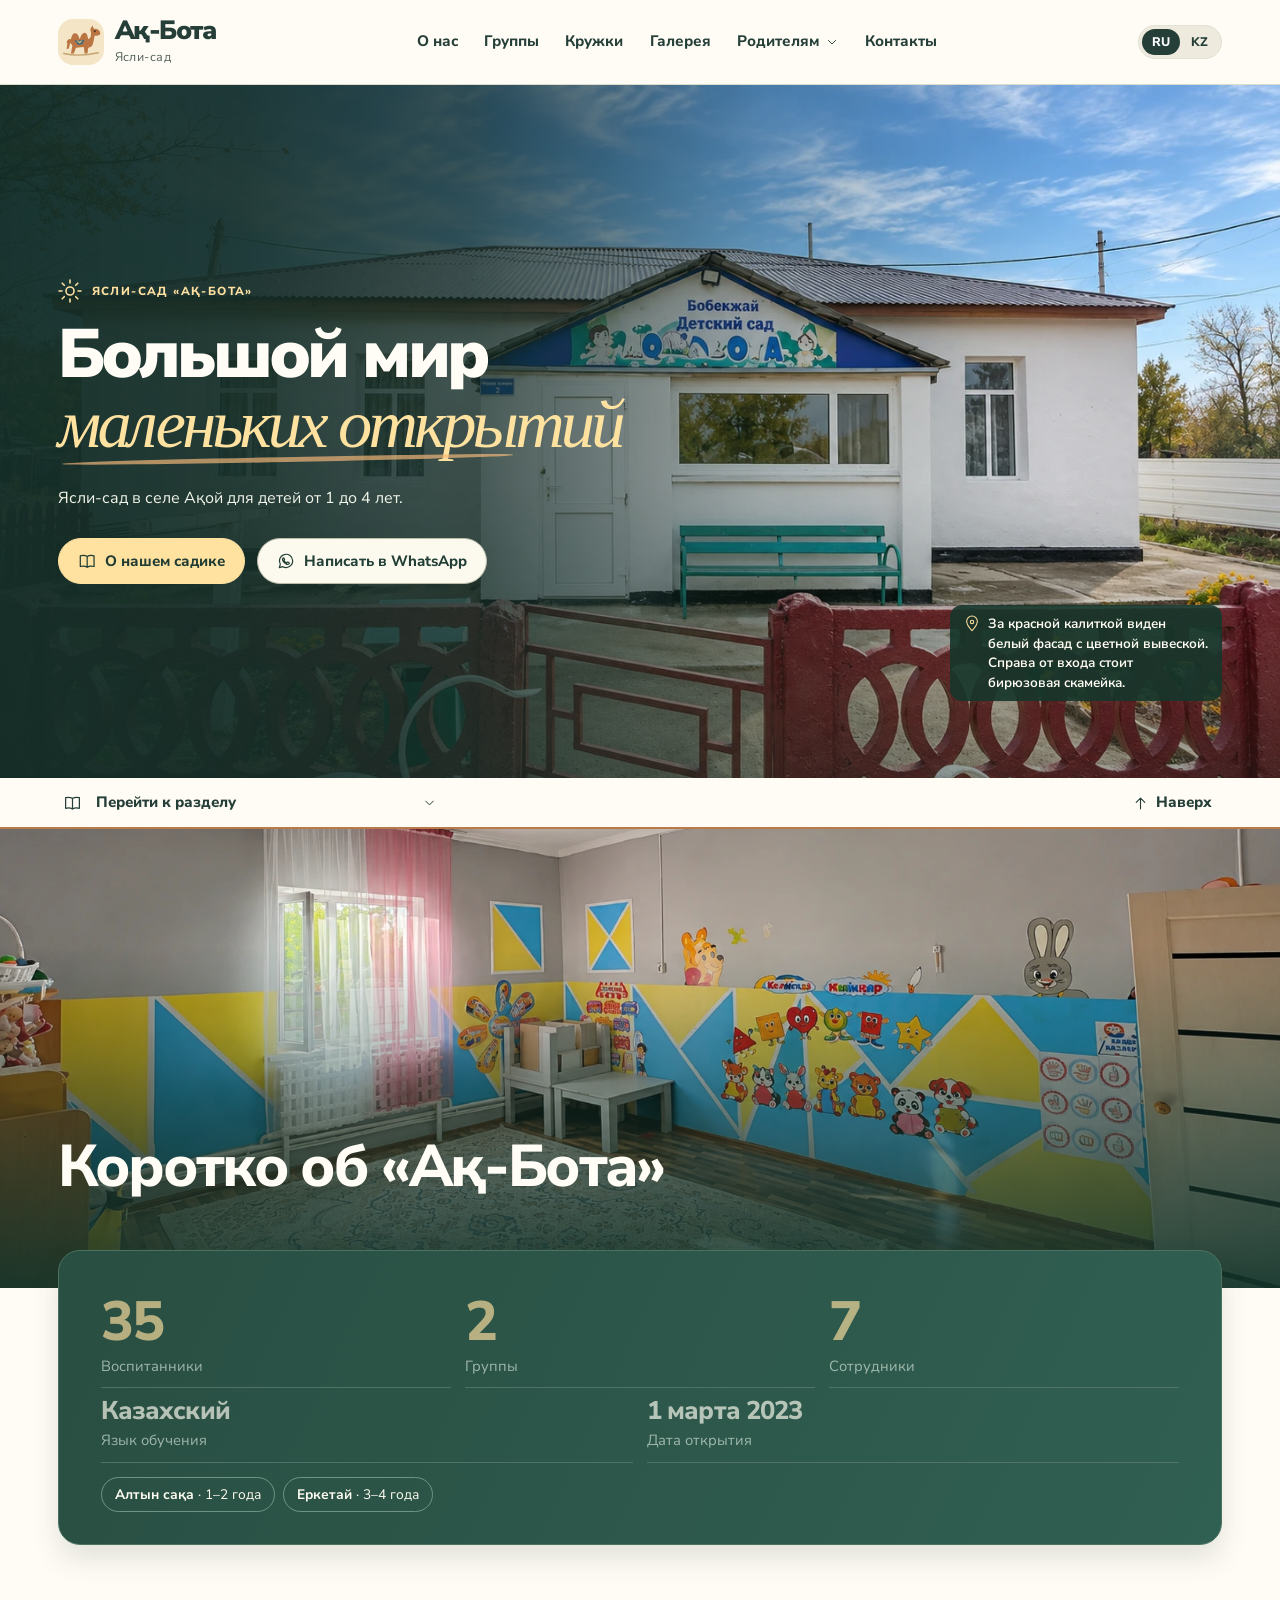
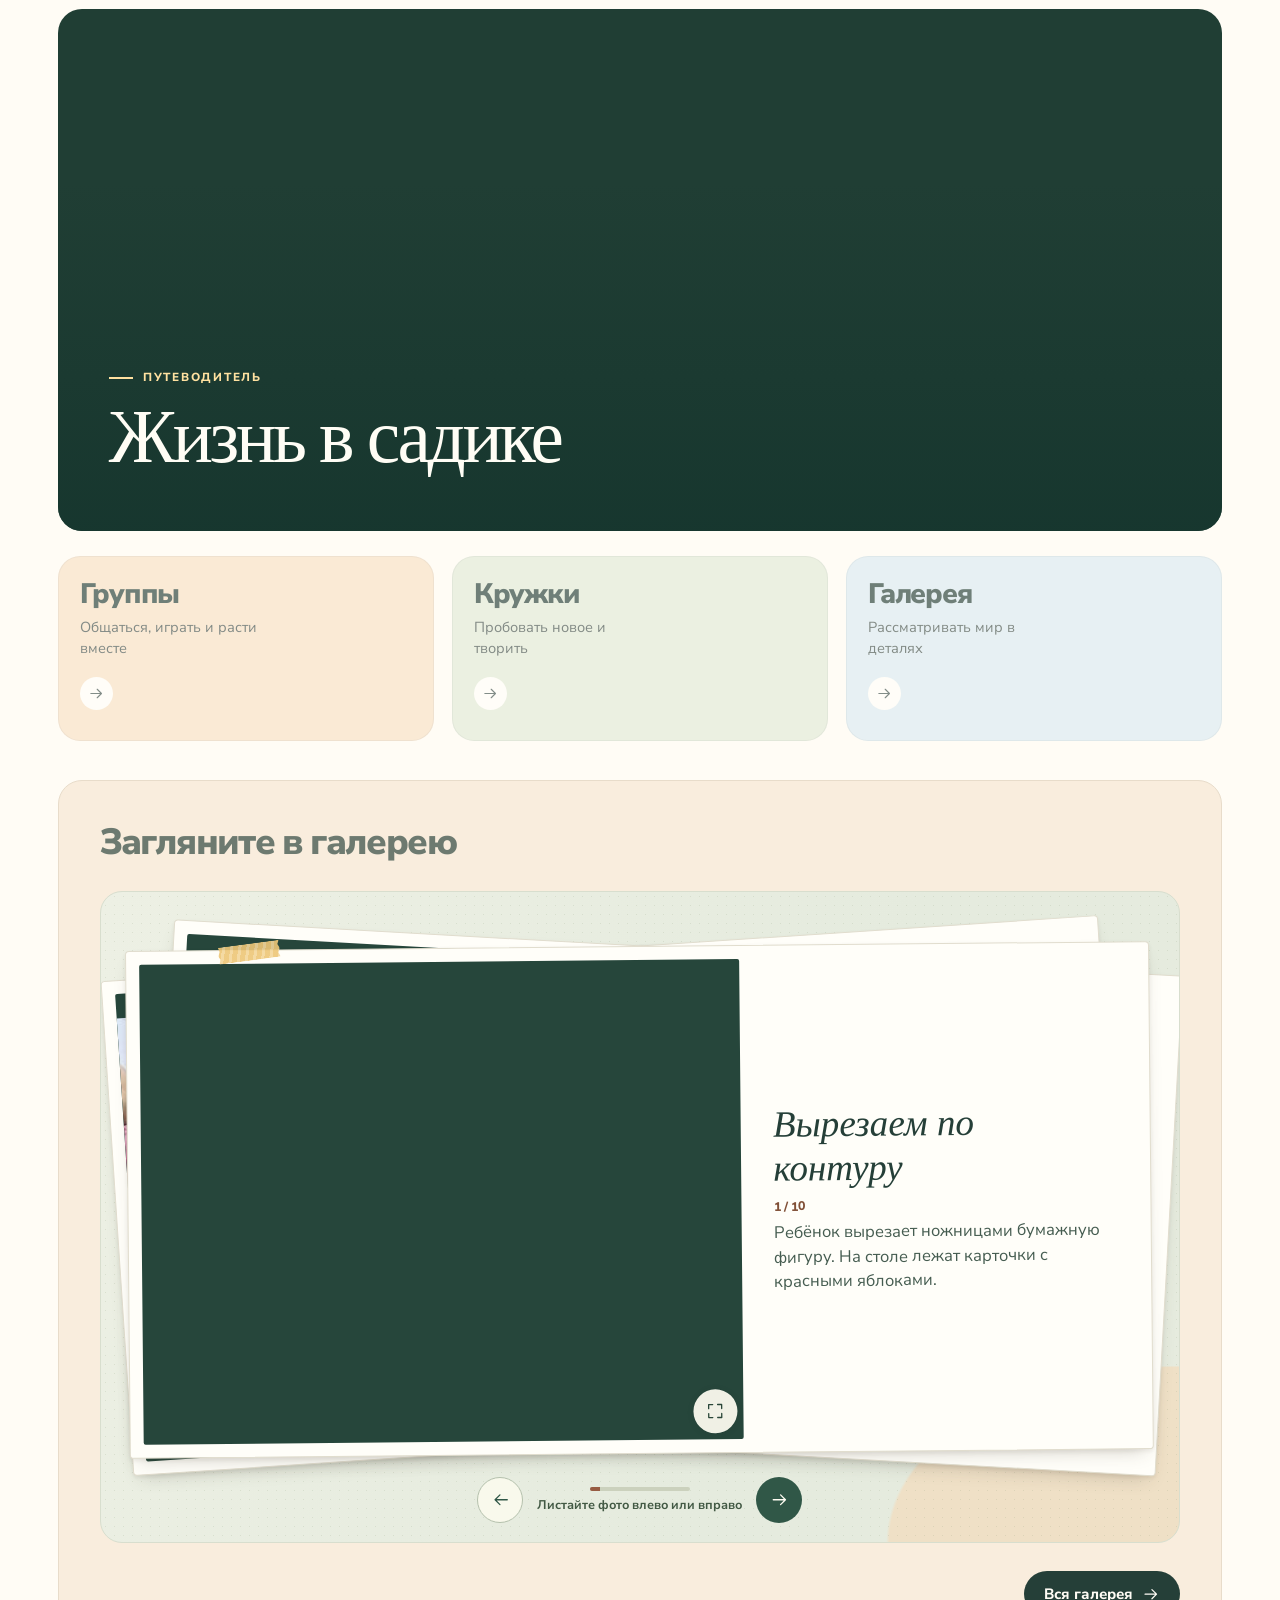
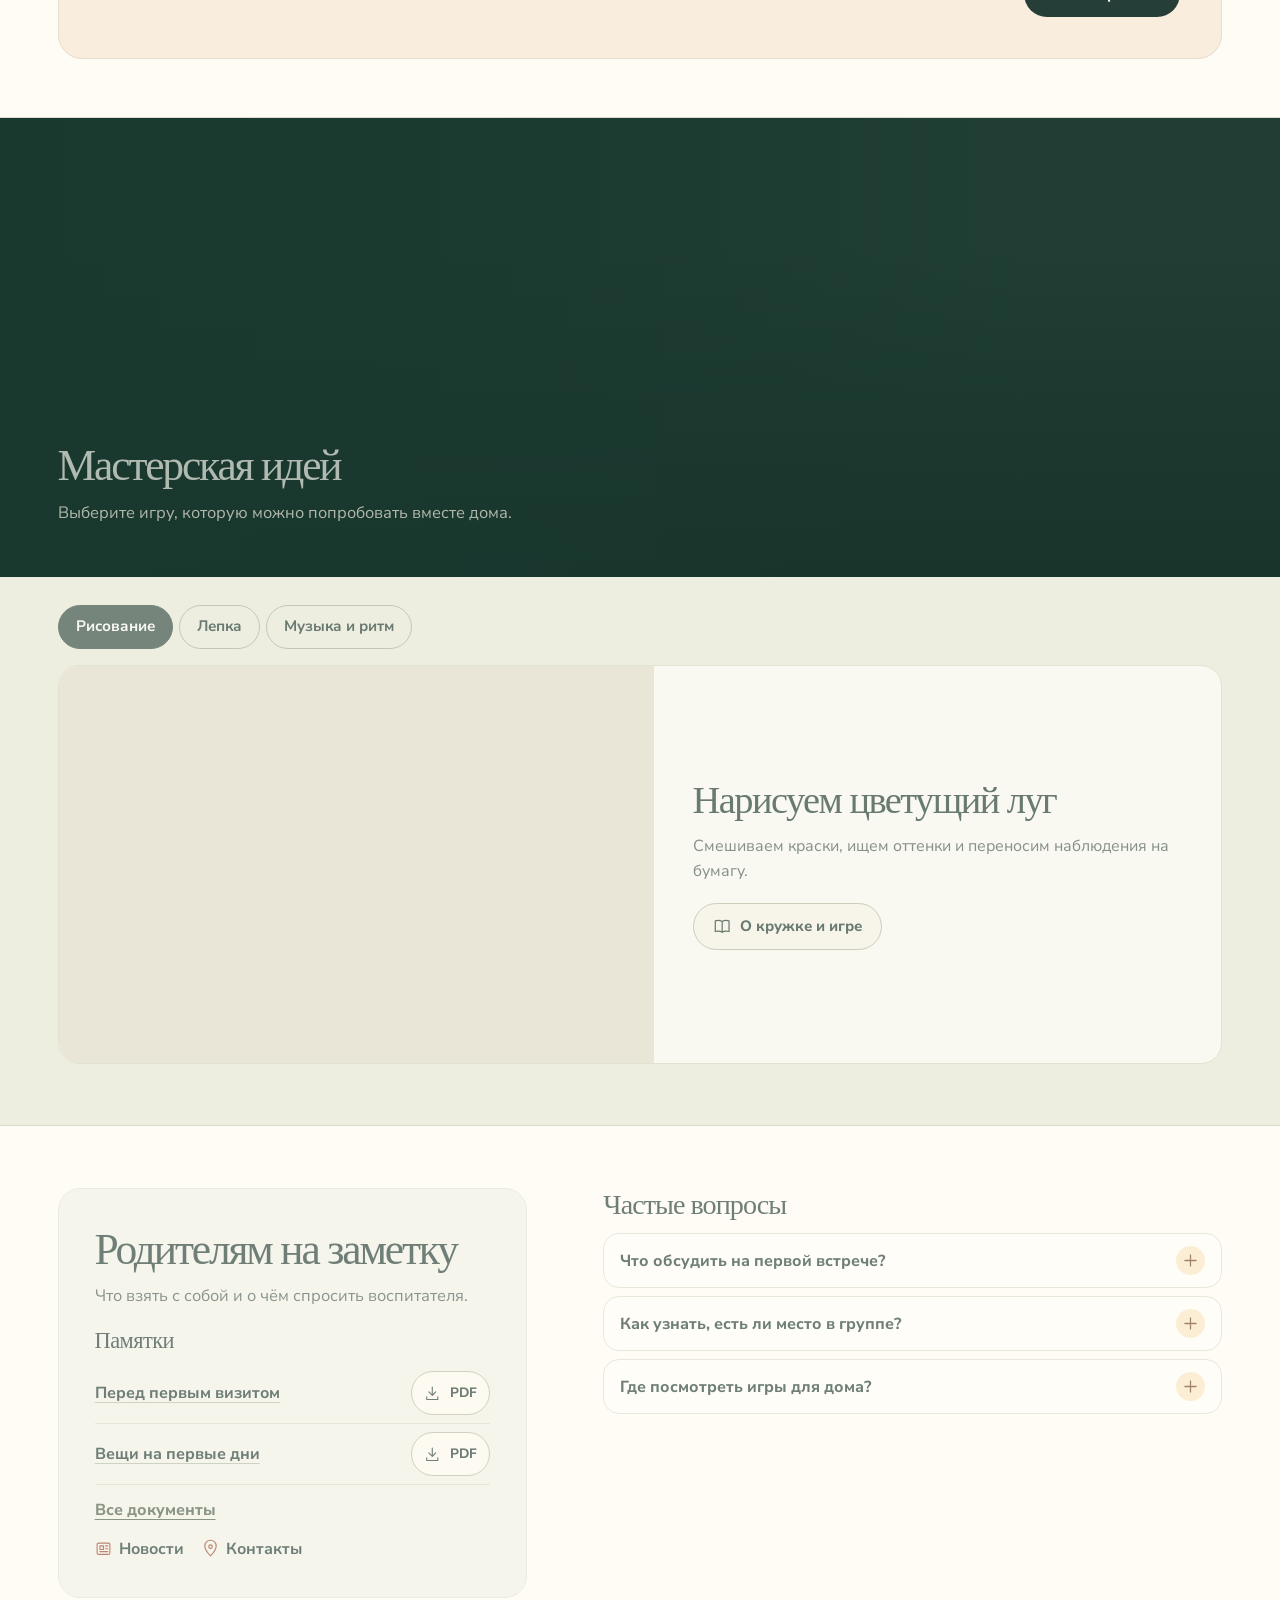
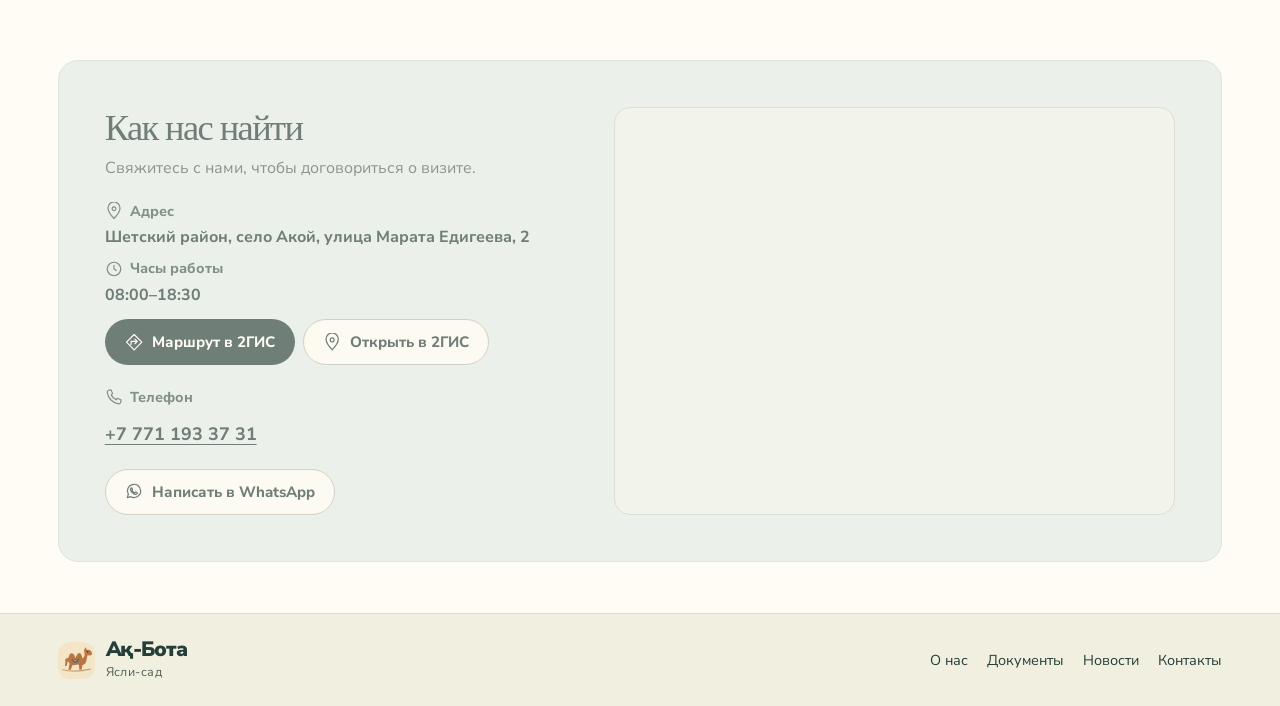
==== index.html @ 97b5cda7 "Publish Aq-bota static preview" ====
<!doctype html>
<html data-static-only="true" lang="ru">
  <head>
    <meta charset="utf-8" />
    <meta name="viewport" content="width=device-width, initial-scale=1" />
    <meta name="theme-color" content="#faf7ee" />
    <meta
      name="description"
      content="Детский сад «Ақ-Бота». Группы, кружки, материалы и контакты для родителей."
    />
    <meta name="referrer" content="no-referrer" />
    <meta
      http-equiv="Content-Security-Policy"
      content="default-src 'self'; img-src 'self' data:; style-src 'self'; script-src 'self'; font-src 'self'; frame-src 'self' https://yandex.kz/map-widget/v1/; object-src 'none'; base-uri 'self'; form-action 'self'"
    />
    <title>Ақ-Бота · Детский сад</title>
    <link rel="icon" href="assets/brand.svg" type="image/svg+xml" />
    <link rel="stylesheet" href="assets/site.css" />
    <script defer src="assets/site.js"></script>
  </head>
  <body>
    <a class="skip" href="#main" id="skip">К содержанию</a>
    <header id="header"></header>
    <main id="main" tabindex="-1"><p class="loading">Ақ-Бота…</p></main>
    <footer id="footer"></footer>
    <dialog id="dialog"><div id="modal-body"></div></dialog>
    <noscript
      >Включите JavaScript для просмотра сайта. Сайтты көру үшін JavaScript қосыңыз.</noscript
    >
  </body>
</html>
---- assets/site.css ----
@font-face {
  font-family: Nunito;
  src: url(fonts/nunito.ttf) format("truetype");
  font-display: swap;
  font-weight: 200 900;
}
:root {
  --paper: #fffcf5;
  --white: #fffefa;
  --ink: #253f38;
  --rust: #9b492e;
  --muted: #50605a;
  --line: #dcdccc;
  --sans: Nunito, "Segoe UI", Arial, sans-serif;
  --serif: Georgia, "Times New Roman", serif;
  --ease-settle: cubic-bezier(.2, .75, .25, 1);
  color: var(--ink);
  background: var(--paper);
  font-family: var(--sans);
  font-size: 100%;
  line-height: 1.55;
}
* {
  box-sizing: border-box;
}
body {
  margin: 0;
}
button,
input,
textarea,
select {
  font: inherit;
}
button,
a {
  -webkit-tap-highlight-color: transparent;
}
button {
  cursor: pointer;
}
a {
  color: inherit;
  text-decoration: none;
}
button {
  color: inherit;
}
button:focus-visible,
a:focus-visible,
summary:focus-visible,
input:focus-visible,
textarea:focus-visible,
select:focus-visible {
  outline: 3px solid #387a98;
  outline-offset: 4px;
}
main:focus {
  outline: none;
}
h1,
h2,
h3,
p {
  margin: 0;
}
h1,
h2,
h3 {
  font-family: var(--serif);
  font-weight: 400;
  text-wrap: balance;
}
img {
  display: block;
  max-width: 100%;
}
svg {
  width: 1.22em;
  height: 1.22em;
  flex: none;
}
button,
summary,
a {
  touch-action: manipulation;
}
.wrap {
  width: min(1360px, calc(100% - clamp(40px, 9vw, 156px)));
  margin-inline: auto;
}
.skip {
  position: fixed;
  top: -100px;
  left: 1rem;
  background: white;
  padding: 1rem;
  z-index: 20;
}
.skip:focus {
  top: 0;
}
button {
  border: 0;
  background: none;
}
.loading {
  margin: 10vh 6vw;
}
#header {
  position: relative;
  z-index: 5;
  background: var(--paper);
  border-bottom: 1px solid var(--line);
}
.mast,
.foot,
.brand,
.desktop-nav,
.utilities,
.langs,
.actions,
.eyebrow,
.button,
.parent-links a,
.card-plus,
.icon-btn,
.message-icon {
  display: flex;
  align-items: center;
}
.mast {
  min-height: 84px;
  gap: 1.7rem;
  justify-content: space-between;
}
.brand {
  gap: 11px;
  flex: none;
}
.brand img {
  height: 46px;
  width: 46px;
  object-fit: contain;
}
.brand strong {
  display: block;
  font: 900 1.65rem/0.98 var(--sans);
  letter-spacing: -0.055em;
}
.brand small {
  display: block;
  color: var(--muted);
  letter-spacing: 0.035em;
  font-size: 0.78rem;
  line-height: 1.4;
  margin-top: 4px;
}
.desktop-nav {
  gap: clamp(15px, 2.05vw, 38px);
  font-weight: 750;
  font-size: 0.95rem;
}
.desktop-nav a,
.desktop-nav summary,
.foot a,
.parent-links a {
  transition: color 0.15s;
}
.desktop-nav a:hover,
.foot nav a:hover,
.desktop-nav [aria-current="page"],
.desktop-nav summary:hover,
.parent-links a:hover {
  color: var(--rust);
}
.desktop-nav summary {
  display: flex;
  align-items: center;
  gap: 5px;
  cursor: pointer;
  list-style: none;
}
.desktop-nav summary svg {
  width: 14px;
}
.desktop-nav summary::-webkit-details-marker {
  display: none;
}
.dropdown {
  position: relative;
}
.dropdown[open] summary svg {
  transform: rotate(180deg);
}
.dropdown > div {
  position: absolute;
  top: calc(100% + 12px);
  left: -16px;
  display: grid;
  gap: 3px;
  min-width: 160px;
  padding: 8px;
  border: 1px solid var(--line);
  background: var(--white);
  border-radius: 13px;
  box-shadow: 0 10px 24px #293e4b12;
}
.dropdown > div a {
  padding: 7px 10px;
}
.utilities {
  gap: 11px;
}
.langs {
  background: #eeeade;
  border: 1px solid #e3e1d5;
  border-radius: 30px;
  padding: 3px;
  gap: 1px;
}
.langs a {
  border-radius: 20px;
  padding: 4px 10px;
  font-size: 0.78rem;
  font-weight: 800;
  line-height: 1.4;
}
.langs .selected {
  background: var(--ink);
  color: white;
}
.icon-btn {
  justify-content: center;
  border: 1px solid var(--line);
  border-radius: 50%;
  width: 42px;
  height: 42px;
  background: var(--paper);
}
.mobile-toggle,
.mobile-nav {
  display: none;
}
.hero {
  position: relative;
  background-color: #e1efdf;
  background-image:
    radial-gradient(ellipse 46% 122% at 106% -25%, #f5d590 0 65%, transparent 65.4%),
    radial-gradient(ellipse 33% 50% at -9% 109%, #c4dfc8 0 80%, transparent 80.5%);
  isolation: isolate;
  overflow: hidden;
}
.hero:before {
  content: "";
  position: absolute;
  inset: 0;
  z-index: -1;
  opacity: 0.22;
  background-image: url("grain.svg");
  pointer-events: none;
}
.hero::after {
  content: "";
  position: absolute;
  inset: auto 0 -1px;
  height: 6px;
  background: radial-gradient(ellipse 15px 5px at 50% 100%, var(--paper) 95%, transparent) 0 0 / 30px 100% repeat-x;
  pointer-events: none;
}
.hero-grid {
  display: grid;
  grid-template-columns: minmax(0, 0.86fr) minmax(0, 1.14fr);
  align-items: center;
  min-height: clamp(445px, 38vw, 590px);
  gap: clamp(22px, 3vw, 52px);
  padding-block: clamp(34px, 4vw, 64px);
}
.hero-copy {
  position: relative;
  z-index: 1;
}
.eyebrow {
  gap: 10px;
  color: var(--rust);
  font-size: 0.73rem;
  font-weight: 800;
  letter-spacing: 0.15em;
  text-transform: uppercase;
  line-height: 1.4;
}
.sun-label svg {
  width: 24px;
  height: 24px;
  color: #925426;
}
.sun-label {
  color: #425d4e;
  letter-spacing: 0.12em;
}
.hero h1 {
  font: 900 clamp(3.45rem, 5.35vw, 5.65rem) / 1.02 var(--sans);
  letter-spacing: -0.055em;
  margin: 17px 0 19px;
  overflow-wrap: anywhere;
}
.hero h1 em {
  display: block;
  width: fit-content;
  position: relative;
  color: var(--rust);
  font-family: var(--serif);
  font-weight: 400;
  line-height: 1.01;
  letter-spacing: -0.056em;
}
.hero h1 em:not(:empty)::after {
  content: "";
  display: block;
  width: 80%;
  height: .075em;
  margin: .035em 0 .09em .06em;
  border-radius: 65% 30% 75% 45%;
  background: #bd815b;
  opacity: .68;
  transform-origin: left;
  rotate: -1deg;
}
.hero-text {
  color: #40584e;
  max-width: 42ch;
  font-size: clamp(1rem, 1.2vw, 1.19rem);
  line-height: 1.65;
}
.actions {
  gap: 12px;
  flex-wrap: wrap;
  margin-top: 26px;
}
.button {
  justify-content: center;
  gap: 9px;
  padding: 12px 19px;
  border: 1px solid transparent;
  font-weight: 750;
  font-size: 0.94rem;
  border-radius: 30px;
  line-height: 1.35;
  min-height: 46px;
  width: fit-content;
  transition:
    background 0.15s,
    transform 0.15s;
}
.button:hover {
  transform: translateY(-1px);
}
.button.dark {
  background: var(--ink);
  color: #fffcf5;
}
.button.dark:hover {
  background: #395563;
}
.button.light {
  background: #fcf9ef;
  border-color: #bbbda9;
}
.button.light:hover {
  background: #f0eddf;
}
.hero-art {
  align-self: center;
  position: relative;
  margin: 0;
  min-width: 0;
  padding: clamp(7px, 0.8vw, 13px);
  background: var(--white);
  border: 1px solid #d1dbcb;
  border-radius: 22px;
  box-shadow: 4px 6px 0 #bed6be, 0 14px 30px #28483714;
  transform: rotate(1deg);
}
.hero-art::before {
  content: "";
  position: absolute;
  top: -9px;
  left: 43%;
  width: clamp(54px, 6.5vw, 92px);
  height: 23px;
  background: repeating-linear-gradient(120deg, #f7d587 0 6px, #f9dfa1 6px 9px);
  clip-path: polygon(0 0, 100% 0, 97% 27%, 100% 58%, 97% 100%, 0 100%, 3% 68%, 0 45%, 3% 20%);
  transform: rotate(-5deg);
  pointer-events: none;
}
.hero-art img {
  display: block;
  width: 100%;
  height: auto;
  max-height: 27rem;
  border-radius: 14px;
  object-fit: contain;
}
.hero-art figcaption {
  padding: 10px 6px 3px;
  font-size: 0.875rem;
  font-weight: 650;
  line-height: 1.45;
  color: var(--muted);
  overflow-wrap: anywhere;
}
.guide {
  padding-block: clamp(36px, 5vw, 72px) clamp(24px, 3vw, 44px);
}
.rule:before {
  content: "";
  width: 24px;
  height: 2px;
  background: #bd815b;
}
.guide h2,
.parents h2 {
  font-size: clamp(2.1rem, 3.2vw, 3.3rem);
  letter-spacing: -0.045em;
  line-height: 1.15;
  margin: 9px 0 23px;
}
.guide-grid {
  display: grid;
  grid-template-columns: repeat(3, minmax(0, 1fr));
  gap: 18px;
}
.guide-card {
  position: relative;
  isolation: isolate;
  display: flex;
  align-items: center;
  overflow: hidden;
  min-height: 185px;
  border-radius: 22px;
  border: 1px solid #293e4b14;
  padding: 22px 21px;
}
.guide-card.groups {
  background: #f8e1c5;
}
.guide-card.clubs {
  background: #e2ead7;
}
.guide-card.gallery {
  background: #dcebf2;
}
.card-copy {
  z-index: 1;
  max-width: 60%;
  align-self: stretch;
}
.card-copy h3 {
  font: 850 clamp(1.65rem, 2.2vw, 2.2rem) / 1.1 var(--sans);
  letter-spacing: -0.045em;
  line-height: 1.1;
}
.card-copy p {
  font-size: 0.91rem;
  line-height: 1.45;
  margin-top: 7px;
  max-width: 13em;
  color: #43514d;
}
.card-plus {
  background: var(--white);
  width: 33px;
  height: 33px;
  justify-content: center;
  border-radius: 50%;
  margin-top: 17px;
  color: #435451;
}
.card-plus svg {
  width: 17px;
  height: 17px;
}
.card-art {
  position: absolute;
  right: -2%;
  top: 50%;
  transform: translateY(-50%);
  width: 43%;
  height: 94%;
  object-fit: contain;
  transition: transform 0.25s;
  mask-image: linear-gradient(to right, transparent, #000 12%);
}
.guide-card:hover .card-art {
  transform: translateY(-52%) rotate(2deg);
}
.guide-card:hover .card-plus {
  color: white;
  background: var(--ink);
}
.parents {
  display: flex;
  align-items: center;
  justify-content: space-between;
  gap: 25px;
  border-top: 1px solid var(--line);
  padding-block: 36px 46px;
}
.parents h2 {
  font-size: 2rem;
  margin: 0 0 7px;
}
.parents p,
.inside p,
.reading p,
.message p {
  color: var(--muted);
}
.parents p {
  max-width: 530px;
}
.parent-links {
  display: flex;
  flex-wrap: wrap;
  gap: 18px;
}
.parent-links a {
  gap: 7px;
  font-weight: 700;
}
.parent-links svg {
  width: 17px;
  color: var(--rust);
}
#footer {
  border-top: 1px solid var(--line);
  background: #f1efdf;
}
.foot {
  justify-content: space-between;
  gap: 24px;
  padding-block: 25px;
}
.foot nav {
  display: flex;
  flex-wrap: wrap;
  gap: 19px;
  font-size: 0.9rem;
}
.staff {
  color: var(--muted);
  font-size: 0.85rem;
}
.foot .brand img {
  width: 37px;
  height: 37px;
}
.foot .brand strong {
  font-size: 1.3rem;
}
.inside {
  min-height: 66vh;
  padding-block: 26px 62px;
}
.crumb {
  font-size: 0.88rem;
  color: var(--muted);
  margin-bottom: 20px;
}
.crumb .crumb-back { display: none; }
.crumb a:hover {
  text-decoration: underline;
}
.crumb b {
  font-weight: 400;
  padding: 0 7px;
  color: #a6a690;
}
.page-heading {
  border-bottom: 1px solid var(--line);
  padding: 22px 0 29px;
  margin-bottom: 28px;
  display: flex;
  justify-content: space-between;
  gap: 24px;
  align-items: center;
}
.page-heading h1,
.inside > h1 {
  font-size: clamp(2.7rem, 4.4vw, 4.7rem);
  line-height: 1.1;
  letter-spacing: -0.055em;
}
.page-heading p {
  max-width: 680px;
  font-size: 1.07rem;
  line-height: 1.7;
  margin-top: 15px;
}
.heading-art {
  width: 180px;
  height: 126px;
  object-fit: cover;
  border-radius: 20px;
}
.text-list {
  display: grid;
  grid-template-columns: repeat(auto-fit, minmax(min(100%, 245px), 1fr));
  gap: 18px;
}
.text-list article,
.reading,
.empty {
  border: 1px solid var(--line);
  border-radius: 17px;
  background: var(--white);
  padding: 24px;
}
.text-list h2,
.lightbox h2 {
  font-size: 1.65rem;
  line-height: 1.25;
  letter-spacing: -0.035em;
}
.text-list p {
  margin-top: 12px;
}
.photos {
  display: grid;
  grid-template-columns: repeat(3, minmax(0, 1fr));
  gap: clamp(12px, 1.6vw, 24px);
}
.photos button {
  display: flex;
  flex-direction: column;
  min-width: 0;
  border: 1px solid var(--line);
  border-radius: 19px;
  overflow: hidden;
  text-align: left;
  padding: clamp(5px, .65vw, 9px);
  background: var(--white);
}
.photo-thumb {
  position: relative;
  display: block;
  aspect-ratio: 16 / 10;
  flex: 1 0 auto;
  width: 100%;
  border-radius: 13px;
  overflow: hidden;
  background: #e3ebe4;
}
.photo-thumb img {
  position: absolute;
  inset: 0;
  height: 100%;
  width: 100%;
  object-fit: cover;
}
.photo-title {
  display: block;
  padding: 10px 7px 6px;
  font: 800 clamp(.98rem, 1.3vw, 1.23rem) / 1.25 var(--sans);
  overflow-wrap: anywhere;
}
.gallery-filter + .photos > button:first-child:nth-last-child(n + 3) {
  grid-column: span 2;
  grid-row: span 2;
}
.gallery-filter {
  display: flex;
  flex-wrap: wrap;
  align-items: center;
  gap: 12px 28px;
  margin: 0 0 clamp(20px, 3vw, 34px);
  border-radius: 20px;
  background: #285548;
  padding: 16px clamp(17px, 2.4vw, 34px);
  color: #fffdf2;
}
.gallery-filter strong {
  font: 800 1.1rem / 1.3 var(--sans);
}
.gallery-filter > div {
  display: flex;
  flex-wrap: wrap;
  gap: 8px;
}
.gallery-filter a {
  display: inline-flex;
  align-items: center;
  min-height: 44px;
  max-width: 100%;
  overflow-wrap: anywhere;
  padding: 7px 18px;
  border: 1px solid #8ba99d;
  border-radius: 24px;
  font-weight: 700;
}
.gallery-filter a:hover {
  background: #3e695a;
}
.gallery-filter a[aria-current] {
  background: #ffe1a1;
  color: #244339;
  border-color: #ffe1a1;
}
.gallery-filter a:focus-visible {
  outline-color: white;
}
.album-empty {
  display: grid;
  justify-items: start;
  gap: 14px;
  padding: clamp(20px, 4vw, 45px);
  background: #f3f1e6;
  border: 1px dashed #c6ccbb;
  border-radius: 17px;
}
.photos button:is(:hover, :focus-visible) .photo-title {
  text-decoration: underline;
  text-underline-offset: 4px;
}
.club-game {
  margin: clamp(24px, 4vw, 52px) 0;
  padding: clamp(22px, 3.5vw, 45px);
  border-radius: 20px;
  background: #e1eedf;
  border: 1px solid #d0ddce;
  overflow-wrap: anywhere;
}
.club-game > div {
  display: flex;
  align-items: center;
  gap: 8px;
  font-size: 0.93rem;
  font-weight: 750;
  color: #355b49;
}
.club-game h2 {
  font: 850 clamp(1.7rem, 3vw, 2.7rem) / 1.15 var(--sans);
  margin-top: 12px;
}
.club-game p {
  max-width: 70ch;
  margin-top: 12px;
}
.doc-tools {
  display: grid;
  grid-template-columns: minmax(0, .9fr) minmax(0, 1.35fr);
  align-items: start;
  gap: 14px clamp(18px, 3vw, 44px);
  padding: clamp(17px, 2.3vw, 32px);
  border-radius: 21px;
  background: #285548;
  color: #fffdf2;
}
.doc-field, .doc-sections legend {
  font-weight: 800;
}
.doc-field, .doc-search {
  display: grid;
  min-width: 0;
  gap: 7px;
}
.doc-search { position: relative; }
#doc-hint { font-size: .88rem; font-weight: 600; overflow-wrap: anywhere; }
.doc-search svg {
  position: absolute;
  top: 50%;
  left: 13px;
  transform: translateY(-50%);
  color: var(--muted);
  pointer-events: none;
}
.doc-field input, .doc-field select {
  width: 100%;
  min-width: 0;
  min-height: 46px;
  border: 1px solid #789989;
  border-radius: 13px;
  padding: 9px 13px;
  background: var(--white);
  color: var(--ink);
  font: 500 1rem / 1.35 var(--sans);
}
.doc-search input { padding-left: 41px; }
.doc-sections {
  margin: 0;
  padding: 0;
  min-width: 0;
  border: 0;
}
.doc-sections legend { padding: 0 0 7px; }
.doc-sections > div {
  display: flex;
  flex-wrap: wrap;
  gap: 6px;
}
.doc-choice {
  position: relative;
  min-width: 0;
  max-width: 100%;
  cursor: pointer;
}
.doc-choice input {
  position: absolute;
  width: 1px;
  height: 1px;
  opacity: 0;
}
.doc-choice span {
  display: flex;
  align-items: center;
  min-height: 44px;
  padding: 7px 13px;
  border: 1px solid #92ae9f;
  border-radius: 22px;
  font-size: .92rem;
  font-weight: 700;
  line-height: 1.25;
  overflow-wrap: anywhere;
}
.doc-choice:hover span { background: #386553; }
.doc-choice input:checked + span {
  color: #244339;
  background: #ffe1a1;
  border-color: #ffe1a1;
}
.doc-choice input:focus-visible + span, .doc-field :focus-visible {
  outline: 3px solid #ffdf98;
  outline-offset: 2px;
}
.doc-feedback {
  display: flex;
  flex-wrap: wrap;
  min-height: 52px;
  gap: 4px 14px;
  align-items: center;
  justify-content: space-between;
  margin-block: 5px;
}
.doc-feedback p { font-weight: 700; }
.doc-reset {
  min-height: 44px;
  padding: 2px 6px;
  font-weight: 750;
  text-decoration: underline;
  text-underline-offset: 4px;
}
.doc-section {
  --section-tint: #e2ecda;
  display: grid;
  grid-template-columns: minmax(0, .84fr) minmax(0, 2fr);
  margin-bottom: 14px;
  background: var(--white);
  border: 1px solid var(--line);
  border-radius: 20px;
  overflow: hidden;
  overflow-wrap: anywhere;
}
.doc-section:nth-child(even) { --section-tint: #f7e6d1; }
.doc-section h2 {
  padding: clamp(16px, 2vw, 29px);
  background: var(--section-tint);
  font: 850 clamp(1.25rem, 2vw, 1.85rem) / 1.16 var(--sans);
  letter-spacing: -.035em;
}
.doc-section ul { list-style: none; padding: 0; margin: 0; }
.doc-section li {
  display: grid;
  grid-template-columns: auto minmax(0, 1fr) auto;
  align-items: center;
  gap: 10px 14px;
  padding: clamp(14px, 1.8vw, 26px);
}
.doc-section li + li { border-top: 1px solid var(--line); }
.doc-title {
  display: inline-flex;
  align-items: center;
  min-height: 44px;
  font: 800 1.12rem / 1.3 var(--sans);
  text-underline-offset: 4px;
}
.doc-title:hover { text-decoration: underline; }
.doc-copy p { font-size: .94rem; }
.doc-symbol, .news-figure button span {
  display: grid;
  place-items: center;
  height: 42px;
  width: 42px;
  border-radius: 13px;
  color: #355647;
  background: var(--section-tint, var(--white));
}
.doc-article .directory-heading {
  justify-items: start;
  gap: 17px;
}
.doc-category {
  display: inline-flex;
  align-items: center;
  gap: 9px;
  color: #385646;
  font-weight: 800;
}
.doc-article .reading, .news-prose {
  overflow-wrap: anywhere;
  padding: clamp(18px, 3vw, 38px);
  background: var(--white);
  border: 1px solid var(--line);
  border-radius: 20px;
}
.doc-article .reading p, .news-prose p {
  max-width: 72ch;
  line-height: 1.72;
  font-size: 1.06rem;
}
.news-list { display: grid; gap: 18px; }
.news-card {
  display: grid;
  align-items: center;
  gap: clamp(16px, 3.5vw, 48px);
  border-radius: 24px;
  padding: clamp(19px, 2.7vw, 40px);
  background: #f8e8d5;
  border: 1px solid #e6d6bf;
  overflow-wrap: anywhere;
}
.news-list article:nth-child(even) .news-card { background: #e4eee4; border-color: #d2dfd0; }
.news-card.with-photo { grid-template-columns: minmax(0, 1.15fr) minmax(0, .85fr); }
.news-thumb {
  grid-column: 2;
  grid-row: 1;
  width: 100%;
  aspect-ratio: 16 / 9;
  object-fit: cover;
  border: 6px solid var(--white);
  border-radius: 16px;
  box-shadow: 2px 4px 0 #62523929;
  transform: rotate(1deg);
}
.news-card-copy { grid-column: 1; grid-row: 1; min-width: 0; }
.news-card h2, .news-article .group-album h2 {
  font: 850 clamp(1.5rem, 2.65vw, 2.65rem) / 1.14 var(--sans);
  letter-spacing: -.04em;
}
.news-card-copy p { margin-top: 12px; }
.news-read {
  display: inline-flex;
  align-items: center;
  gap: 9px;
  margin-top: 18px;
  padding: 9px 17px;
  border-radius: 24px;
  color: var(--white);
  background: var(--ink);
  font-weight: 760;
}
.news-card:is(:hover, :focus-visible) .news-read { background: #3a6050; }
.news-article { display: grid; gap: clamp(18px, 2.5vw, 34px); overflow-wrap: anywhere; }
.news-article time, .news-card time {
  display: block;
  color: var(--rust);
  font-weight: 750;
  margin-bottom: 10px;
}
.news-figure { min-width: 0; }
.news-figure button {
  position: relative;
  display: block;
  width: 100%;
  padding: 0;
  border-radius: 14px;
  cursor: zoom-in;
}
.news-figure button span {
  position: absolute;
  right: 8px;
  bottom: 8px;
  height: 34px;
  width: 34px;
  border-radius: 50%;
  box-shadow: 0 2px 8px #23372b26;
  pointer-events: none;
}
.news-prose p + p { margin-top: 15px; }
.news-article .group-album { margin: 0; padding-top: 0; border: 0; }
@media (max-width: 760px) {
  .doc-tools, .doc-section { grid-template-columns: minmax(0, 1fr); }
  .doc-section h2 { padding-block: 13px; }
}
@media (max-width: 600px) {
  .news-card.with-photo { grid-template-columns: minmax(0, 1fr); }
  .news-thumb, .news-card-copy { grid-column: auto; grid-row: auto; }
  .news-thumb { aspect-ratio: 16 / 8; }
  .news-read { margin-top: 14px; }
  .doc-section li { grid-template-columns: auto minmax(0, 1fr); }
  .doc-section li .button { grid-column: 1 / -1; width: 100%; }
  .directory-heading.documents {
    padding: 18px;
  }
  .directory-heading.documents h1 {
    font-size: clamp(1.55rem, 6.7vw, 2.2rem);
  }
  .directory-heading.documents p {
    margin-top: 8px;
    line-height: 1.45;
  }
  .doc-tools { gap: 13px; padding: 15px; border-radius: 18px; }
  .doc-search input { min-height: 50px; }
  .doc-sections > div {
    display: grid;
    grid-template-columns: repeat(2, minmax(0, 1fr));
  }
  .doc-choice:first-child:nth-last-child(odd) {
    grid-column: 1 / -1;
  }
  .doc-choice span {
    height: 100%;
    padding: 6px 9px;
    border-radius: 12px;
    justify-content: center;
    text-align: center;
  }
  .doc-feedback { min-height: 44px; }
}
.message-icon {
  background: #e9e9d6;
  border-radius: 12px;
  padding: 12px;
  display: grid;
  place-items: center;
}
.reading {
  max-width: 750px;
}
.reading p + p,
.reading button,
.reading .button {
  margin-top: 18px;
}
.contact-intro {
  display: grid;
  gap: 18px clamp(24px, 3.5vw, 52px);
  padding: clamp(24px, 3.6vw, 55px);
  border-radius: 26px;
  background: radial-gradient(ellipse 45% 125% at 103% -28%, #f5d590 0 75%, transparent 75.5%), #e1efdf;
  overflow-wrap: anywhere;
}
.contact-intro.with-reach {
  grid-template-columns: minmax(0, 1.4fr) minmax(275px, .85fr);
}
.contact-intro .directory-heading {
  grid-column: 1;
  padding: 0;
  margin: 0;
  background: none;
  border-radius: 0;
}
.contact-intro .directory-heading p { max-width: 50ch; }
.contact-card {
  min-width: 0;
  display: grid;
  align-content: start;
  gap: 18px;
  overflow-wrap: anywhere;
}
.contact-intro .visit-card { grid-column: 1; }
.contact-intro .call-card {
  grid-column: 2;
  grid-row: 1 / span 2;
  align-self: center;
  gap: 20px;
  padding: clamp(21px, 2.4vw, 34px);
  color: #fffdf1;
  background: #285548;
  border-radius: 20px;
}
.contact-card dl {
  display: grid;
  margin: 0;
  gap: 14px;
}
.contact-intro .visit-card dl {
  grid-template-columns: minmax(0, 1.6fr) minmax(0, 1fr);
  align-items: start;
  gap: 10px 22px;
  border-top: 1px solid #bccdbb;
  padding-top: 14px;
}
.contact-detail dt {
  display: flex;
  flex-wrap: wrap;
  align-items: center;
  gap: 7px;
  font-size: .9rem;
  font-weight: 750;
  color: #405b4b;
}
.contact-detail dt svg { width: 18px; height: 18px; }
.contact-detail dd {
  margin: 4px 0 0;
  font: 800 1.12rem / 1.36 var(--sans);
}
.contact-detail dd span { display: block; }
.contact-detail dd span + span {
  font-size: .94rem;
  font-weight: 650;
}
.contact-intro .visit-card dt { min-height: 44px; }
.map-jump {
  color: #365647;
  min-height: 44px;
  padding: 4px;
  display: inline-flex;
  align-items: center;
  gap: 4px;
  text-decoration: underline;
  text-underline-offset: 3px;
  font-weight: 750;
  font-size: .9rem;
}
.map-jump[hidden] { display: none; }
.map-jump svg { transform: rotate(90deg); width: 15px; }
.contact-intro .call-card dt { color: #d7e8da; }
.contact-detail dd a {
  text-decoration: underline;
  text-decoration-color: currentColor;
  text-decoration-thickness: 1px;
  text-underline-offset: 4px;
}
.contact-intro .call-card dd a[href^="tel:"] {
  font: 850 clamp(1.3rem, 2.35vw, 2.4rem) / 1.22 var(--sans);
  letter-spacing: -.04em;
  text-decoration: none;
}
.contact-actions { display: flex; flex-wrap: wrap; gap: 8px; }
.contact-actions .button {
  max-width: 100%;
  min-height: 44px;
  text-align: center;
}
.contact-intro .call-card .contact-actions {
  display: grid;
  grid-template-columns: minmax(0, 1fr);
}
.contact-intro .call-card .button {
  width: 100%;
  background: #ffdf9e;
  border-color: #ffdf9e;
  color: #243f34;
}
.contact-intro .call-card .button.light {
  background: transparent;
  border-color: #98b6a7;
  color: #fffdf1;
}
.contact-intro .call-card .button:hover { background: #ffe9b8; }
.contact-intro .call-card .button.light:hover { background: #396958; }
.contact-intro .call-card :focus-visible { outline-color: #ffe2a2; }
.contact-location { margin-top: clamp(22px, 3.2vw, 46px); }
.contact-location h2 {
  margin: 0 0 14px;
  font: 850 clamp(1.6rem, 2.6vw, 2.6rem) / 1.15 var(--sans);
  letter-spacing: -.04em;
  overflow-wrap: anywhere;
}
.location-grid {
  display: grid;
  grid-template-columns: minmax(0, 1.2fr) minmax(0, 1fr);
  gap: clamp(14px, 2vw, 28px);
}
.location-grid > :only-child { grid-column: 1 / -1; }
.arrival-guide {
  min-width: 0;
  display: grid;
  align-content: center;
  gap: 15px;
  padding: clamp(18px, 2.5vw, 36px);
  background: #f8e6cd;
  border-radius: 22px;
  overflow-wrap: anywhere;
}
.arrival-photo {
  position: relative;
  display: block;
  justify-self: start;
  width: min(100%, 34rem);
  padding: 6px;
  background: var(--white);
  border-radius: 15px;
  box-shadow: 2px 4px 0 #775c332b;
  transform: rotate(.7deg);
  cursor: zoom-in;
}
.arrival-photo img {
  display: block;
  width: 100%;
  max-height: 19rem;
  object-fit: contain;
  border-radius: 10px;
}
.arrival-photo > span {
  position: absolute;
  right: 13px;
  bottom: 13px;
  display: inline-flex;
  align-items: center;
  gap: 6px;
  max-width: calc(100% - 26px);
  min-height: 34px;
  padding: 4px 10px;
  font-size: .86rem;
  font-weight: 800;
  background: var(--white);
  color: var(--ink);
  border-radius: 18px;
}
.arrival-text p { max-width: 58ch; line-height: 1.6; }
.arrival-text p + p { margin-top: .65em; }
.contact-map {
  display: flex;
  flex-direction: column;
  min-width: 0;
  min-height: 340px;
  overflow: hidden;
  scroll-margin-top: 12px;
  border: 1px solid #c4d3c3;
  border-radius: 22px;
  background: #edf0e4;
}
.contact-map:focus-visible { outline: 3px solid #387a98; outline-offset: 3px; }
.contact-map-surface { position: relative; flex: 1; min-height: 260px; overflow: hidden; }
.contact-map iframe { position: absolute; inset: 0; width: 100%; height: 100%; border: 0; }
.contact-map-address {
  display: flex;
  align-items: center;
  gap: 7px;
  padding: 7px 11px;
  border-top: 1px solid #cbd8cf;
  font: 750 .87rem / 1.35 var(--sans);
  color: #365647;
  overflow-wrap: anywhere;
}
.contact-map-address svg { flex: none; width: 16px; height: 16px; }
.contact-directory.compact { display: grid; grid-template-columns: minmax(0, 1fr); gap: 21px; }
.compact .contact-card { gap: 12px; }
.compact .contact-card dl { gap: 8px; }
.compact .contact-detail dd { font: 720 1rem / 1.45 var(--sans); }
@media (max-width: 850px) {
  .contact-intro .visit-card dl { grid-template-columns: 1fr; gap: 7px; }
  .contact-intro .visit-card dt { min-height: 0; }
}
@media (max-width: 700px) {
  .contact-intro {
    padding: clamp(16px, 4vw, 23px);
    gap: 12px;
  }
  .contact-intro.with-reach, .location-grid { grid-template-columns: minmax(0, 1fr); }
  .contact-intro .call-card { grid-column: 1; grid-row: auto; padding: 16px; gap: 12px; }
  .contact-intro .directory-heading h1 { font-size: clamp(1.8rem, 7.4vw, 2.8rem); }
  .contact-intro .directory-heading p { margin-top: 8px; line-height: 1.46; }
  .contact-intro .visit-card dl {
    padding: 7px 12px 12px;
    border: 1px solid #cbdac8;
    border-radius: 14px;
    background: #fffefa9c;
  }
  .visit-card .contact-detail dt { gap: 6px; }
  .contact-intro .map-jump { margin-inline-start: auto; }
  .visit-card .contact-detail dd { font-size: 1.04rem; }
  .contact-intro .visit-card { gap: 10px; }
  .contact-intro .contact-actions, .contact-intro .call-card .contact-actions {
    display: grid;
    grid-template-columns: repeat(2, minmax(0, 1fr));
  }
  .contact-intro .contact-actions .button {
    width: 100%;
    min-height: 48px;
    padding: 8px 9px;
    gap: 6px;
    border-radius: 13px;
  }
  .contact-intro .contact-actions .button:only-child { grid-column: 1 / -1; }
  .contact-map { min-height: clamp(350px, 85vw, 420px); }
}
@media (max-width: 420px) {
  .contact-intro .call-card { padding: 13px; }
}
@media (max-width: 355px) {
  .contact-intro .contact-actions, .contact-intro .call-card .contact-actions {
    grid-template-columns: minmax(0, 1fr);
  }
}
.reading,
.page-heading,
.text-list {
  overflow-wrap: anywhere;
}
dialog {
  color: var(--ink);
  background: var(--white);
  padding: 0;
  border: 1px solid var(--line);
  border-radius: 20px;
  max-width: min(760px, calc(100% - 28px));
  max-height: 89svh;
  overflow: auto;
}
dialog::backdrop {
  background: #1a2e36a6;
}
body:has(dialog[open]) {
  overflow: hidden;
}
.modal-close {
  position: absolute;
  top: 12px;
  right: 12px;
  z-index: 1;
  box-shadow: 0 2px 8px #22332217;
}
.message {
  padding: 36px;
  max-width: 500px;
}
.message-icon {
  width: 48px;
  height: 48px;
}
.message h2 {
  font-size: 2rem;
  margin: 16px 0 9px;
}
.message .button {
  margin-top: 22px;
}
.landmark-card {
  box-sizing: border-box;
  width: min(32rem, 100%);
  padding: clamp(20px, 4vw, 32px);
  overflow-wrap: anywhere;
}
dialog:has(.landmark-card) {
  width: min(32rem, calc(100% - 28px));
}
.landmark-card h2 {
  margin: 0;
  padding-inline-end: 40px;
  font-size: clamp(1.45rem, 4vw, 2rem);
  line-height: 1.15;
}
.landmark-card-photo {
  display: block;
  width: 100%;
  max-height: 45svh;
  object-fit: contain;
  margin-top: 16px;
  border-radius: 12px;
  background: var(--paper);
}
.landmark-card p {
  margin: 14px 0 0;
  line-height: 1.6;
}
dialog:has(.lightbox) {
  width: min(840px, calc(100% - 24px));
  max-width: none;
  max-height: calc(100dvh - 20px);
}
dialog:has(.lightbox)::backdrop {
  background: #152c26cf;
}
dialog:has(.lightbox) .modal-close {
  width: 44px;
  height: 44px;
  top: 9px;
  right: 10px;
}
.lightbox {
  padding: 0 10px 12px;
}
.lightbox-stage {
  position: relative;
  display: grid;
  place-items: center;
  overflow: hidden;
  border-radius: 12px;
  background: #233e35;
  touch-action: none;
}
.lightbox[data-zoomed] .lightbox-stage { cursor: grab; }
.lightbox[data-zoomed] .lightbox-stage:active { cursor: grabbing; }
.lightbox[data-zoomed] .zoom-plus { display: none; }
.lightbox .actions > .photo-zoom {
  flex: 0 0 44px;
  width: 44px;
  height: 44px;
  margin-inline: auto;
  color: #244339;
  align-self: center;
}
.photo-hints { display: none; }
@media (any-pointer: coarse) {
  .photo-hints {
    display: grid;
    flex: none;
    margin: 8px 4px 0;
    text-align: center;
    font-size: .875rem;
    line-height: 1.3;
    opacity: .85;
  }
  .photo-hints p { grid-area: 1 / 1; margin: 0; align-self: center; }
  .photo-swipe-hint { display: block; }
  .lightbox:not([data-zoomed]) .photo-pan-hint,
  .lightbox[data-zoomed] .photo-fit-hint { visibility: hidden; }
}
.lightbox-stage .outgoing-photo {
  position: absolute;
  inset: 0;
  width: 100%;
  height: 100%;
  max-height: none;
  object-fit: contain;
  pointer-events: none;
  background: inherit;
  display: none;
}
.lightbox-stage img {
  width: 100%;
  max-height: min(70svh, max(120px, calc(100dvh - 158px)));
  object-fit: contain;
  user-select: none;
}
.lightbox-bar {
  display: flex;
  gap: 6px 14px;
  flex-wrap: wrap;
  align-items: center;
  min-height: 62px;
  padding: 10px 52px 10px 7px;
}
.lightbox h2 {
  font: 850 clamp(1.05rem, 2vw, 1.55rem) / 1.2 var(--sans);
  overflow-wrap: anywhere;
}
.lightbox .actions {
  margin: 12px 0 0;
  justify-content: space-between;
  gap: 8px;
}
.lightbox .button {
  min-height: 44px;
  max-width: 100%;
  overflow-wrap: anywhere;
}
.lightbox [data-action="prev"] svg {
  transform: rotate(180deg);
}
.photo-position {
  background: #edf1e7;
  color: #385349;
  border-radius: 20px;
  padding: 3px 9px;
  font-weight: 750;
  font-size: 0.9rem;
  white-space: nowrap;
}
@media (max-width: 650px), (max-height: 500px) and (pointer: coarse) {
  dialog:has(.lightbox) {
    inset: 0;
    margin: 0;
    width: 100%;
    height: 100dvh;
    max-height: none;
    border: 0;
    border-radius: 0;
    background: #1d352e;
    color: #fffdf2;
  }
  dialog:has(.lightbox) .modal-close {
    top: calc(9px + env(safe-area-inset-top));
    right: max(10px, env(safe-area-inset-right));
    color: #244339;
  }
  .lightbox {
    height: 100dvh;
    display: flex;
    flex-direction: column;
    padding: env(safe-area-inset-top) max(10px, env(safe-area-inset-right)) max(12px, env(safe-area-inset-bottom)) max(10px, env(safe-area-inset-left));
  }
  .lightbox-bar {
    flex: none;
  }
  .lightbox-stage {
    flex: 1;
    grid-template: minmax(0, 1fr) / minmax(0, 1fr);
    min-height: 90px;
    background: #1d352e;
  }
  .lightbox-stage img {
    height: 100%;
    max-height: none;
  }
  .lightbox .actions {
    flex: none;
    padding-top: 8px;
    border-top: 1px solid #547064;
  }
  .lightbox .button.light {
    color: #244339;
  }
  .lightbox .actions .button.dark {
    color: #244339;
    background: #ffe1a1;
    border-color: #ffe1a1;
  }
}
@media (min-width: 1650px) {
  .hero-art {
    margin-inline: 0;
  }
  .hero h1 {
    font-size: 5.6rem;
  }
}
@media (max-width: 1060px) {
  .mast {
    gap: 12px;
  }
  .desktop-nav {
    gap: 16px;
    font-size: 0.88rem;
  }
  .brand strong {
    font-size: 1.45rem;
  }
  .brand img {
    width: 40px;
    height: 40px;
  }
  .guide-card {
    padding: 19px 15px;
  }
  .hero-grid {
    grid-template-columns: minmax(0, 0.91fr) minmax(0, 1.09fr);
  }
  .hero h1 {
    font-size: clamp(3.4rem, 5.8vw, 4.6rem);
  }
  .parents {
    align-items: flex-start;
    flex-direction: column;
  }
  .button {
    font-size: 0.88rem;
    padding: 11px 16px;
  }
}
@media (max-width: 850px) {
  .desktop-nav {
    display: none;
  }
  .mobile-toggle {
    display: flex;
  }
  .mast {
    min-height: 64px;
    gap: 10px;
  }
  .mobile-nav:not([hidden]) {
    display: grid;
    grid-template-columns: repeat(2, minmax(0, 1fr));
    gap: 6px;
  }
  .mobile-nav {
    position: absolute;
    inset: calc(100% + 4px) 0 auto;
    padding: 8px;
    border: 1px solid #d8dece;
    border-radius: 20px;
    background: var(--white);
    box-shadow: 0 14px 36px #25443929, 0 3px 8px #2544390e;
    max-height: calc(100vh - 88px);
    max-height: calc(100dvh - 88px);
    overflow-y: auto;
    overscroll-behavior: contain;
  }
  .mobile-nav a, .langs a, .foot nav a, .foot .staff, .crumb a, .text-link,
  .home-documents li > a:first-child, .facts-section .group-ages a, .contact-detail a[href^="tel:"] {
    display: inline-block;
    align-content: center;
    min-height: 44px;
  }
  .mast .langs a {
    min-width: 44px;
    text-align: center;
  }
  .mast .mobile-toggle, .modal-close {
    min-height: 44px;
    min-width: 44px;
  }
  .home-documents li .button, .club-tabs button, .parent-links a {
    min-height: 44px;
  }
  .mobile-nav > a {
    display: grid;
    grid-template-columns: auto minmax(0, 1fr);
    align-items: center;
    gap: 8px;
    min-height: 53px;
    padding: 7px;
    border: 1px solid transparent;
    border-radius: 13px;
    background: #f6f3e9;
    font-size: .92rem;
    font-weight: 780;
    line-height: 1.22;
    overflow-wrap: anywhere;
  }
  .mobile-nav > a[aria-current] {
    color: #244b3c;
    background: #e6efe0;
    border-color: #cedec7;
  }
  .nav-symbol {
    display: grid;
    place-items: center;
    width: 32px;
    height: 32px;
    border-radius: 9px;
    background: #ebeadb;
    color: #426451;
  }
  .nav-symbol svg { width: 17px; height: 17px; }
  .mobile-nav [aria-current] .nav-symbol { background: #305747; color: #fff6dd; }
  .wrap {
    width: calc(100% - 44px);
  }
  .hero-grid {
    min-height: 405px;
  }
  .hero h1 {
    font-size: 3.3rem;
  }
  .guide-grid {
    gap: 10px;
  }
  .guide-card {
    min-height: 175px;
  }
  .card-copy {
    max-width: 65%;
  }
  .card-art {
    width: 42%;
    right: 0;
    top: 50%;
  }
  .foot nav {
    gap: 10px;
  }
}
@media (max-width: 650px) {
  .wrap {
    --phone-gutter: clamp(12px, 4.1vw, 20px);
    width: calc(100% - var(--phone-gutter) - var(--phone-gutter));
  }
  .mast .brand {
    flex: 0 1 auto;
    min-width: 0;
    gap: 8px;
  }
  .mast .brand span {
    min-width: 0;
    overflow-wrap: anywhere;
  }
  .mast .brand img,
  .mast .utilities {
    flex-shrink: 0;
  }
  .mast .brand img { width: 38px; height: 38px; }
  .mast .brand strong { font-size: clamp(1.3rem, 5.6vw, 1.57rem); }
  .mast .brand small {
    margin-top: 3px;
    font-size: .72rem;
    letter-spacing: 0;
    line-height: 1.17;
  }
  .mast .utilities {
    gap: 6px;
  }
  .hero-grid {
    grid-template-columns: 1fr;
    gap: 23px;
    padding-block: 26px 31px;
  }
  .hero h1 {
    font-size: clamp(2.95rem, 9.1vw, 3.75rem);
    max-width: 13em;
    margin: 13px 0;
  }
  .hero h1 em {
    max-width: 11em;
  }
  .hero-text {
    max-width: 500px;
    font-size: 1rem;
  }
  .hero-art {
    order: -1;
    margin-inline: 3px;
    border-radius: 17px;
    transform: rotate(0.65deg);
  }
  .hero-art img {
    border-radius: 10px;
  }
  .eyebrow {
    font-size: 0.69rem;
  }
  .sun-label svg {
    width: 20px;
    height: 20px;
  }
  .actions {
    margin-top: 18px;
    gap: 8px;
  }
  .guide {
    padding-block: 28px;
  }
  .guide h2 {
    margin-bottom: 15px;
  }
  .guide-grid,
  .photos,
  .text-list {
    grid-template-columns: 1fr;
  }
  .guide-card {
    min-height: 135px;
    padding: 18px 22px;
  }
  .card-art {
    width: 36%;
    right: 2%;
    top: 50%;
    height: 100%;
  }
  .card-copy {
    max-width: 65%;
  }
  .card-plus {
    margin-top: 10px;
  }
  .parents {
    padding-block: 24px 30px;
  }
  .foot {
    display: grid;
    grid-template-columns: minmax(0, 1fr) auto;
    gap: 11px 10px;
    padding-block: 17px;
  }
  .foot .brand { min-width: 0; }
  .foot .brand span, .foot nav a { overflow-wrap: anywhere; }
  .foot nav {
    grid-column: 1 / -1;
    order: 3;
    display: grid;
    grid-template-columns: repeat(2, minmax(0, 1fr));
    gap: 3px 12px;
    padding-top: 7px;
    border-top: 1px solid #dcdcca;
  }
  .page-heading {
    padding-top: 4px;
    gap: 12px;
  }
  .heading-art {
    width: 23%;
    height: auto;
    max-height: 100px;
  }
  .page-heading p {
    font-size: 1rem;
  }
  .inside {
    padding-block: 6px 42px;
  }
  .crumb { margin-bottom: 8px; }
  .crumb-trail { display: none; }
  .crumb .crumb-back {
    display: inline-flex;
    align-items: center;
    gap: 7px;
    min-height: 44px;
    padding: 4px 8px 4px 1px;
    color: #34594a;
    font-weight: 800;
    line-height: 1.25;
    overflow-wrap: anywhere;
  }
  .crumb-back svg { width: 17px; rotate: 180deg; }
  .message {
    padding: 25px;
  }
  .gallery-filter + .photos,
  .school-page .group-album .photos {
    grid-template-columns: repeat(2, minmax(0, 1fr));
    gap: 10px;
  }
  .gallery-filter + .photos > button:first-child:nth-last-child(n + 3) {
    grid-column: 1 / -1;
    grid-row: auto;
  }
  .gallery-filter + .photos > button:only-child,
  .school-page .group-album .photos > button:only-child {
    grid-column: 1 / -1;
  }
  .photo-title {
    padding: 9px 4px 5px;
    font-size: .95rem;
  }
  .gallery-filter a {
    padding-inline: 13px;
  }
  .gallery-filter {
    gap: 10px;
  }
  .gallery-filter > div {
    width: 100%;
    display: grid;
    grid-template-columns: repeat(2, minmax(0, 1fr));
  }
  .gallery-filter a {
    justify-content: center;
    text-align: center;
  }
  .gallery-filter a:first-child,
  .gallery-filter a:last-child:nth-child(even) {
    grid-column: 1 / -1;
  }
  .lightbox .actions > button {
    flex: 1;
  }
}
@media (max-width: 370px) {
  .actions .button {
    gap: 5px;
    padding: 10px 11px;
    font-size: 0.82rem;
  }
  .hero h1 {
    font-size: 2.7rem;
  }
  .brand {
    gap: 7px;
  }
  .utilities {
    gap: 6px;
  }
  .mast .brand img { width: 33px; height: 33px; }
  .mast .brand { gap: 6px; }
  .mast .brand small { font-size: .68rem; }
}
@media (prefers-reduced-motion: reduce) {
  *,
  *:before,
  *:after {
    scroll-behavior: auto !important;
    transition: none !important;
    animation: none !important;
  }
}
.workshop-band {
  background: #eeeee0;
  border-block: 1px solid var(--line);
}
.workshop,
.family-section {
  padding-block: clamp(36px, 4.8vw, 70px);
}
.workshop-heading h2,
.family-copy h2 {
  font-size: clamp(2.2rem, 3.4vw, 3.65rem);
  line-height: 1.12;
  letter-spacing: -0.05em;
}
.workshop-heading p,
.family-copy p {
  margin-top: 10px;
  max-width: 46ch;
  color: var(--muted);
  font-size: 1.03rem;
}
.club-tabs {
  display: flex;
  flex-wrap: wrap;
  gap: 6px;
  margin: 23px 0 16px;
}
.club-tabs button {
  border: 1px solid #aab4a3;
  border-radius: 30px;
  padding: 8px 17px;
  font-size: 0.95rem;
  font-weight: 700;
}
.club-tabs button[aria-selected="true"] {
  background: #374f48;
  color: #fff;
  border-color: #374f48;
}
.activity-feature,
.activity-reading {
  display: grid;
  grid-template-columns: 1.05fr 1fr;
  align-items: center;
  background: var(--white);
  border: 1px solid var(--line);
  border-radius: 21px;
  overflow: hidden;
}
.activity-art {
  align-self: stretch;
  overflow: hidden;
  background: #e7e3d5;
}
.activity-art img {
  width: 100%;
  height: 100%;
  aspect-ratio: 3/2;
  object-fit: cover;
}
.activity-copy,
.activity-reading > div:last-child {
  padding: clamp(22px, 3.8vw, 54px);
  overflow-wrap: anywhere;
}
.activity-copy h3 {
  font-size: clamp(1.9rem, 3vw, 3.2rem);
  line-height: 1.12;
  letter-spacing: -0.04em;
}
.activity-copy p,
.activity-reading p {
  margin-top: 12px;
  max-width: 52ch;
  color: var(--muted);
}
.activity-copy .button {
  margin-top: 20px;
}
.family-section {
  display: grid;
  grid-template-columns: 1fr 1.32fr;
  gap: clamp(30px, 6vw, 100px);
  align-items: start;
}
.family-copy .parent-links {
  margin-top: 20px;
  gap: 12px 18px;
}
.faq h3 {
  font-size: clamp(1.55rem, 2.2vw, 2.15rem);
  line-height: 1.2;
  letter-spacing: -0.035em;
  margin: 0 0 12px;
}
.faq details {
  margin-top: 8px;
  border: 1px solid #dedccd;
  border-radius: 16px;
  background: var(--white);
}
.faq details[open] {
  background: #edf3e8;
  border-color: #b7cbb5;
}
.faq summary {
  cursor: pointer;
  list-style: none;
  display: flex;
  align-items: center;
  justify-content: space-between;
  gap: 16px;
  padding: 12px 16px;
  border-radius: inherit;
  font-weight: 740;
}
.faq summary::-webkit-details-marker {
  display: none;
}
.faq summary svg {
  width: 29px;
  height: 29px;
  padding: 5px;
  color: #714528;
  background: #fae8c5;
  border-radius: 50%;
  transition: transform 0.18s;
}
.faq details[open] summary svg {
  transform: rotate(45deg);
}
.faq details > div {
  padding: 0 16px 16px;
  color: var(--muted);
}
.club-list {
  display: grid;
  grid-template-columns: repeat(auto-fit, minmax(min(100%, 245px), 1fr));
  gap: clamp(16px, 2vw, 28px);
}
.club-card {
  display: grid;
  align-content: start;
  gap: 14px;
  overflow: hidden;
  border: 1px solid var(--line);
  border-radius: 23px;
  padding: clamp(16px, 1.6vw, 24px);
  background: #e2ecda;
  overflow-wrap: anywhere;
}
.club-card:nth-child(3n + 2) {
  background: #fae4cc;
}
.club-card:nth-child(3n) {
  background: #deebf0;
}
.club-card > img {
  width: 100%;
  aspect-ratio: 1.72;
  object-fit: cover;
  border: 5px solid var(--white);
  border-radius: 15px;
  box-shadow: 1px 3px 0 #334f3a22;
}
.club-card h2 {
  font: 850 clamp(1.55rem, 2.15vw, 2rem) / 1.12 var(--sans);
  letter-spacing: -0.04em;
}
.club-card .group-card-title > span {
  background: var(--white);
  border: 0;
}
.club-card:is(:hover, :focus-visible, :active, [data-pressed]) .group-card-title > span {
  background: var(--ink);
  color: white;
}
.club-card p {
  line-height: 1.55;
}
@media (max-width: 600px) {
  .club-list {
    grid-template-columns: minmax(0, 1fr);
  }
  .club-card:has(> img) {
    grid-template-columns: clamp(66px, 19vw, 102px) minmax(0, 1fr);
    align-items: center;
    gap: 12px;
  }
  .club-card > img {
    aspect-ratio: 1;
    border-width: 3px;
  }
  .club-card p {
    grid-column: 1 / -1;
  }
  .club-card .group-card-title {
    gap: 7px;
  }
}
.activity-reading p:first-child {
  margin-top: 0;
}
.block-heading h2 {
  font-size: clamp(1.95rem, 2.85vw, 2.95rem);
  line-height: 1.13;
  letter-spacing: -0.044em;
}
.block-heading h3 {
  font-size: clamp(1.3rem, 1.75vw, 1.75rem);
  line-height: 1.25;
  letter-spacing: -0.025em;
}
.block-heading p {
  margin: 8px 0 0;
  color: var(--muted);
  max-width: 58ch;
}
.facts-section {
  --facts-pad-block: clamp(21px, 2.5vw, 38px);
  --facts-pad-inline: clamp(20px, 3.3vw, 48px);
  --ink: #fffdf2;
  --muted: #d9e9dd;
  --line: #638278;
  --rust: #ffe0a0;
  margin-block-start: clamp(18px, 2.4vw, 36px);
  padding: var(--facts-pad-block) var(--facts-pad-inline);
  color: var(--ink);
  background: radial-gradient(ellipse at top right, #386654 0, transparent 48%), #285548;
  border: 0;
  border-radius: 24px;
}
.facts-section .block-heading h2 {
  font: 800 clamp(1.3rem, 1.7vw, 1.7rem) / 1.2 var(--sans);
  letter-spacing: -0.035em;
}
.facts-section .school-numbers dd {
  font-family: var(--sans);
  font-weight: 800;
}
.facts-section .group-ages {
  gap: 8px;
}
.facts-section .group-ages a {
  padding: 6px 13px;
  color: var(--ink);
  border: 1px solid #719384;
  border-radius: 18px;
  font-size: 0.86rem;
  text-decoration: none;
}
.facts-section .group-ages a:hover,
.facts-section .group-ages a:focus-visible {
  background: #396958;
}
.facts-section a:focus-visible {
  outline-color: #ffe0a0;
}
.school-numbers {
  display: grid;
  grid-template-columns: repeat(3, minmax(0, 1fr)) minmax(0, 1.15fr) minmax(0, 1.25fr);
  gap: 0;
  margin: 22px 0;
}
.school-numbers > div {
  border-left: 1px solid var(--line);
  padding: 3px clamp(12px, 1.6vw, 25px);
  display: flex;
  flex-direction: column;
  justify-content: flex-end;
  min-width: 0;
}
.school-numbers > div:first-child {
  border-left: 0;
  padding-left: 0;
}
.school-numbers dt {
  font-size: 0.92rem;
  color: var(--muted);
  margin-top: 4px;
  overflow-wrap: anywhere;
}
.school-numbers dd {
  order: -1;
  font: 400 clamp(1.24rem, 2vw, 2.04rem) / 1.05 var(--serif);
  color: var(--ink);
  margin: 0;
  overflow-wrap: anywhere;
  letter-spacing: -0.035em;
}
.school-numbers dd.numeric {
  font-size: clamp(2.3rem, 3.5vw, 3.45rem);
  color: var(--rust);
}
.group-ages {
  display: flex;
  flex-wrap: wrap;
  gap: 7px 23px;
}
.group-ages a {
  color: #41584c;
  font-size: 0.94rem;
  text-decoration: underline;
  text-underline-offset: 4px;
  text-decoration-color: #c1cbbd;
}
.profile-intro,
.group-card,
.group-story,
.about-stories,
.group-album {
  overflow-wrap: anywhere;
}
.profile-intro {
  display: grid;
  align-items: center;
  overflow: hidden;
  border: 1px solid #d7dece;
  border-radius: 24px;
  background: #edf1e6;
}
.profile-intro.illustrated {
  grid-template-columns: 1.08fr 1fr;
}
.profile-copy {
  padding: clamp(26px, 4.2vw, 68px);
}
.profile-copy h1 {
  font-size: clamp(2.8rem, 5vw, 5.1rem);
  letter-spacing: -0.05em;
  line-height: 1.06;
}
.profile-copy p {
  margin-top: 18px;
  max-width: 52ch;
  font-size: clamp(1rem, 1.25vw, 1.18rem);
}
.profile-link {
  display: inline-flex;
  align-items: center;
  gap: 10px;
  min-height: 44px;
  font-weight: 760;
  color: #355044;
  text-decoration: underline;
  text-underline-offset: 5px;
  text-decoration-color: #a3b6a4;
}
.profile-copy .profile-link {
  margin-top: 16px;
}
.profile-link:hover {
  text-decoration-color: currentColor;
}
.about-stories,
.group-cards {
  display: grid;
  grid-template-columns: repeat(2, minmax(0, 1fr));
  gap: clamp(16px, 2.4vw, 34px);
}
.about-stories {
  margin-top: clamp(18px, 2.4vw, 36px);
}
.about-stories article {
  padding: clamp(22px, 2.8vw, 42px);
  background: #f8e4cd;
  border-radius: 22px;
}
.about-stories article:nth-child(even) {
  background: #e3edf0;
}
.about-stories p,
.group-story p {
  margin-top: 12px;
  max-width: 66ch;
  line-height: 1.72;
}
.about-stories h2,
.group-story h2,
.group-album h2,
.group-card h2 {
  font-size: clamp(1.8rem, 3.2vw, 3.1rem);
  line-height: 1.12;
  letter-spacing: -0.04em;
}
.group-card {
  --card-line: #b68e663e;
  display: grid;
  grid-template-rows: auto 1fr;
  align-items: center;
  padding: clamp(18px, 2.3vw, 34px);
  gap: clamp(14px, 1.7vw, 24px);
  border: 1px solid var(--card-line);
  border-radius: 24px;
  overflow: hidden;
  background: #fae6ce;
}
.group-card:nth-child(even) {
  --card-line: #72989250;
  background: #e2eeeb;
}
.group-card.illustrated {
  grid-template-columns: minmax(0, 1fr) minmax(0, 0.85fr);
}
.group-cover {
  background: var(--white);
  padding: 5px;
  border-radius: 16px;
  transform: rotate(2deg);
  box-shadow: 2px 4px 0 #39554622;
}
.group-cover img {
  width: 100%;
  aspect-ratio: 4 / 3;
  object-fit: cover;
  border-radius: 11px;
}
.group-card-copy {
  min-width: 0;
}
.group-card h2 {
  font: 850 clamp(1.6rem, 2.7vw, 2.7rem) / 1.08 var(--sans);
  letter-spacing: -0.045em;
}
.group-card-summary {
  display: flex;
  align-self: stretch;
  grid-column: 1 / -1;
  gap: 12px;
  justify-content: space-between;
  align-items: center;
  border-top: 1px solid var(--card-line);
  padding-top: 16px;
}
.group-card-summary p + p {
  margin-top: 8px;
}
.group-card-arrow {
  display: grid;
  place-items: center;
  width: 40px;
  height: 40px;
  flex: none;
  border-radius: 50%;
  background: var(--white);
  color: var(--ink);
}
.group-card-title {
  display: flex;
  align-items: center;
  justify-content: space-between;
  gap: 12px;
}
.group-card-title > span {
  display: grid;
  place-items: center;
  border-radius: 50%;
  border: 1px solid #c2cbb9;
  height: 38px;
  width: 38px;
  flex: none;
  color: #36543d;
}
.group-card:hover h2 {
  text-decoration: underline;
  text-decoration-thickness: 1px;
  text-underline-offset: 5px;
}
.group-card:is(:hover, :focus-visible, :active, [data-pressed]) .group-card-arrow {
  background: var(--ink);
  color: white;
}
.group-facts {
  display: flex;
  flex-wrap: wrap;
  gap: 10px 22px;
  margin: 17px 0 0;
}
.group-facts > div {
  display: grid;
  min-width: 0;
  max-width: 100%;
}
.group-facts dt {
  font-size: 0.84rem;
  line-height: 1.35;
  margin-top: 3px;
  color: var(--muted);
}
.group-facts dd {
  order: -1;
  color: #294f43;
  font: 850 1.4rem / 1.16 var(--sans);
  letter-spacing: -0.035em;
  margin: 0;
}
.group-story {
  display: grid;
  grid-template-columns: minmax(0, 0.75fr) minmax(0, 1.4fr);
  gap: clamp(18px, 4vw, 70px);
  margin: clamp(26px, 4vw, 58px) 0;
}
.group-story > div:only-child {
  grid-column: 1 / -1;
}
.group-story p:first-child {
  margin-top: 0;
}
.group-album {
  border-top: 1px solid var(--line);
  margin-block: 24px;
  padding-block: 24px;
}
.group-album h2 {
  margin-bottom: 22px;
}
.group-links {
  display: flex;
  flex-wrap: wrap;
  gap: 12px 30px;
  margin-top: 25px;
  border-top: 1px solid var(--line);
  padding-top: 14px;
}
.school-page .profile-intro,
.directory-heading {
  border: 0;
  border-radius: 26px;
  padding: clamp(24px, 3.6vw, 55px);
  background-color: #e1efdf;
  background-image: radial-gradient(ellipse 41% 130% at 103% -24%, #f5d590 0 74%, transparent 74.5%);
}
.directory-heading.clubs {
  background-color: #e2ecda;
  background-image: radial-gradient(ellipse 38% 148% at 97% 105%, #c8dfbe 0 74%, transparent 74.5%);
}
.directory-heading.documents {
  background-color: #e2eee1;
  background-image: radial-gradient(ellipse 37% 160% at 100% 104%, #cbdfc7 0 75%, transparent 75.5%);
}
.directory-heading.news {
  background-color: #f9e5d4;
  background-image: radial-gradient(ellipse 36% 150% at 101% 108%, #f5ce98 0 75%, transparent 75.5%);
}
.directory-heading.gallery {
  background-color: #deedf2;
  background-image: radial-gradient(ellipse 38% 148% at 97% 105%, #bfdfe5 0 74%, transparent 74.5%);
}
.school-page .profile-intro.illustrated {
  grid-template-columns: minmax(0, 1fr) minmax(0, 1fr);
  gap: clamp(24px, 4vw, 64px);
}
.school-page .profile-copy {
  padding: 0;
}
.school-page .profile-copy h1,
.directory-heading h1 {
  font: 900 clamp(2.55rem, 4.65vw, 4.8rem) / 1.04 var(--sans);
  letter-spacing: -0.05em;
  overflow-wrap: anywhere;
}
.school-page .profile-copy p,
.directory-heading p {
  max-width: 56ch;
  margin-top: 14px;
  line-height: 1.65;
  font-size: clamp(1rem, 1.3vw, 1.125rem);
}
.school-page .hero-art {
  order: initial;
  margin: 0;
}
.school-page .hero-art img {
  max-height: 21rem;
}
.school-page .profile-link {
  padding: 9px 17px;
  border: 1px solid #bdcec1;
  border-radius: 24px;
  background: var(--white);
  color: var(--ink);
  text-decoration: none;
}
.school-page .profile-copy .profile-link,
.school-page .profile-link:hover {
  background: var(--ink);
  color: white;
}
.school-page .profile-copy .profile-link:hover {
  background: #375a4e;
}
.directory-heading {
  display: grid;
  align-content: center;
  margin-bottom: clamp(18px, 2.5vw, 36px);
  background-color: #f8e2c6;
  background-image: radial-gradient(ellipse 35% 156% at 96% 102%, #f2cd8f 0 74%, transparent 74.5%);
  overflow-wrap: anywhere;
}
.directory-heading.illustrated {
  grid-template-columns: minmax(0, 1fr) clamp(140px, 17vw, 245px);
  column-gap: clamp(18px, 4vw, 60px);
}
.directory-heading h1 {
  align-self: end;
}
.directory-heading p {
  grid-column: 1;
}
.directory-art {
  grid-column: 2;
  grid-row: 1 / span 2;
  align-self: center;
  justify-self: center;
  object-fit: contain;
  width: 100%;
  max-height: 148px;
  border-radius: 15px;
}
.directory-art[src^="assets/art/"] {
  width: auto;
  max-width: 100%;
  aspect-ratio: 1;
  border: 5px solid var(--white);
  border-radius: 50%;
  box-shadow: 1px 4px 0 #ac7e413a;
  background: #f9dfcd;
  object-fit: contain;
}
.school-page .group-story {
  padding: clamp(22px, 3vw, 44px);
  border-radius: 22px;
  background: #f8ecda;
  margin: clamp(18px, 2.5vw, 36px) 0;
}
.school-page .group-story h2,
.about-stories h2 {
  color: #81432c;
  font-style: italic;
}
.school-page .group-links {
  gap: 10px;
  padding: 0;
  border: 0;
}
@media (max-width: 680px) {
  .profile-intro.illustrated,
  .about-stories,
  .group-cards,
  .group-story {
    grid-template-columns: 1fr;
  }
  .profile-copy {
    padding: 22px;
  }
  .group-story {
    gap: 12px;
  }
  .school-page .profile-intro.illustrated {
    grid-template-columns: minmax(0, 1fr);
    gap: 26px;
  }
  .directory-heading.illustrated {
    grid-template-columns: minmax(0, 1fr) clamp(65px, 17vw, 103px);
    column-gap: 8px;
  }
  .directory-heading h1 {
    align-self: center;
  }
  .directory-art {
    grid-row: 1;
    max-height: 76px;
  }
  .directory-heading p {
    grid-column: 1 / -1;
  }
  .group-facts {
    gap: 9px 15px;
  }
  .group-card {
    grid-template-rows: none;
    gap: 11px;
    padding: 16px;
    align-items: start;
  }
  .group-card.illustrated {
    grid-template-columns: minmax(0, 1fr) clamp(82px, 25vw, 126px);
  }
  .group-card-copy { display: contents; }
  .group-card h2 {
    grid-column: 1;
    grid-row: 1;
    align-self: center;
  }
  .group-card .group-cover {
    grid-column: 2;
    grid-row: 1;
    border-radius: 13px;
    padding: 4px;
  }
  .group-card .group-cover img { border-radius: 9px; }
  .group-card .group-facts {
    display: grid;
    grid-template-columns: repeat(auto-fit, minmax(min(100%, 7rem), 1fr));
    grid-column: 1 / -1;
    gap: 7px;
    margin: 0;
  }
  .group-card .group-facts > div {
    border: 1px solid var(--card-line);
    border-radius: 13px;
    background: #fffefa80;
    padding: 7px 10px;
  }
  .group-card-summary {
    align-items: end;
    gap: 8px;
    padding-top: 10px;
  }
}
@media (max-width: 425px) {
  .directory-heading:is(.clubs, .gallery).illustrated {
    grid-template-columns: minmax(0, 1fr);
    padding: 20px;
  }
  .directory-heading:is(.clubs, .gallery) .directory-art {
    display: none;
  }
  .school-page .profile-copy h1,
  .directory-heading h1 {
    font-size: clamp(1.9rem, 8.5vw, 2.45rem);
  }
}
@media (max-width: 370px) {
  .directory-heading.groups { padding: 18px; }
  .directory-heading.groups.illustrated {
    grid-template-columns: minmax(0, 1fr) minmax(0, 56px);
  }
  .directory-heading.groups h1 { font-size: clamp(1.68rem, 8.2vw, 1.9rem); }
  .directory-heading.groups p { margin-top: 10px; line-height: 1.52; }
}
.album-panel {
  display: grid;
  grid-template-columns: minmax(0, 1fr);
  min-width: 0;
  gap: clamp(12px, 2.2vw, 28px);
  margin-block-end: clamp(30px, 4.5vw, 70px);
  padding: clamp(14px, 3.2vw, 42px);
  border: 1px solid #e8dcca;
  border-radius: 24px;
  background: #f9eddd;
}
.album-panel > .block-heading h2 { font-family: var(--sans); font-weight: 850; }
.album-panel .album-stack { width: min(100%, 64rem); }
.album-panel .album-photo { background: #26463b; }
.album-panel .album-caption p { color: #455c50; }
.home-album-link {
  justify-self: end;
  min-height: 46px;
  text-align: center;
  overflow-wrap: anywhere;
}
@media (min-width: 821px) {
  .album-panel .album-sheet {
    display: grid;
    grid-template-columns: minmax(0, 1.65fr) minmax(0, 1fr);
    align-items: center;
    gap: clamp(14px, 2.5vw, 34px);
  }
  .album-panel .album-photo {
    height: clamp(18rem, 38vw, 30rem);
    max-height: none;
    aspect-ratio: auto;
  }
  .album-panel .album-caption { padding: 16px clamp(8px, 2.4vw, 30px) 16px 0; }
  .album-panel .album-caption-line {
    display: grid;
    justify-items: start;
    gap: 7px;
  }
  .album-panel .album-caption h2 {
    font-size: clamp(1.65rem, 2.9vw, 2.85rem);
  }
  .album-panel .album-caption p { font-size: 1.04rem; }
}
@media (max-width: 820px) {
  .album-panel .album-stack { width: min(100%, 34rem); }
  .album-panel .album-photo { aspect-ratio: 4 / 3; }
}
@media (max-width: 520px) {
  .album-panel { padding: 12px; }
  .album-panel .block-heading h2 { font-size: clamp(1.55rem, 7.3vw, 2.1rem); }
  .album-panel .album-studio {
    padding-inline: max(11px, env(safe-area-inset-left)) max(11px, env(safe-area-inset-right));
  }
  .album-panel .album-sheet { padding: 6px; }
  .album-panel .album-photo { aspect-ratio: 1; max-height: min(83vw, 52svh); }
  .home-album-link { width: 100%; justify-self: stretch; border-radius: 13px; }
}
.text-link {
  font-weight: 750;
  text-decoration: underline;
  text-decoration-thickness: 1px;
  text-underline-offset: 4px;
  color: #4e604e;
}
.home-documents {
  margin: 22px 0;
}
.home-documents ul {
  list-style: none;
  padding: 0;
  margin: 0.5rem 0 0.8rem;
}
.home-documents li {
  display: grid;
  grid-template-columns: minmax(0, 1fr) auto;
  align-items: center;
  gap: 10px;
  padding: 8px 0;
  border-bottom: 1px solid var(--line);
}
.home-documents li > a:first-child {
  font-weight: 720;
  text-decoration: underline;
  text-underline-offset: 4px;
  text-decoration-color: #b5beaf;
}
.home-documents .button {
  padding: 6px 12px;
  min-height: 44px;
  font-size: 0.85rem;
  flex-shrink: 0;
}
.final-panels {
  display: grid;
  gap: 28px;
  padding-bottom: clamp(32px, 4vw, 60px);
}
.voices-panel figure {
  margin: 18px 0 0;
  padding: 3px 0 3px 19px;
  border-left: 3px solid #b48355;
}
.voices-panel blockquote {
  margin: 0;
  font: 1.2rem/1.5 var(--serif);
}
.voices-panel figcaption {
  margin-top: 8px;
  color: var(--muted);
}
.reach-panel {
  background: #e2eae5;
  border: 1px solid #cbd8cf;
  border-radius: 20px;
  display: grid;
  grid-template-columns: 1fr 1.1fr;
  gap: 25px;
  padding: clamp(22px, 3.6vw, 53px);
}
.reach-panel:has(> .reach-map) {
  grid-template-columns: minmax(0, .95fr) minmax(0, 1.1fr);
  grid-template-areas: "heading map" "details map";
  grid-template-rows: auto 1fr;
  row-gap: 19px;
}
.reach-panel:has(> .reach-map) > .block-heading { grid-area: heading; }
.reach-panel:has(> .reach-map) > .contact-directory { grid-area: details; }
.reach-map { grid-area: map; border-radius: 16px; }
@media (max-width: 950px) {
  .school-numbers {
    grid-template-columns: repeat(3, 1fr);
    row-gap: 14px;
  }
  .school-numbers > div {
    padding: 2px 10px;
  }
  .school-numbers > div:nth-child(3n + 1) {
    border: 0;
    padding-left: 0;
  }
  .school-numbers > div:nth-child(n + 4) {
    justify-content: flex-start;
  }
  .school-numbers dd:not(.numeric) {
    font-size: 1.2rem;
  }
}
@media (max-width: 700px) {
  .reach-panel {
    grid-template-columns: 1fr;
  }
  .reach-panel:has(> .reach-map) {
    grid-template-columns: minmax(0, 1fr);
    grid-template-areas: "heading" "details" "map";
    grid-template-rows: auto;
  }
  .reach-map { min-height: clamp(275px, 78vw, 350px); }
  .reach-panel { padding: 16px; gap: 16px; }
  .reach-panel .compact .contact-actions .button { border-radius: 13px; }
}
@media (max-width: 490px) {
  .school-numbers {
    grid-template-columns: repeat(2, minmax(0, 1fr));
    gap: 14px 12px;
  }
  .school-numbers > div:nth-child(n) {
    border: 0;
    border-top: 1px solid var(--line);
    padding: 10px 0 0;
    justify-content: flex-start;
  }
  .school-numbers > div:last-child:nth-child(odd) {
    grid-column: 1 / -1;
  }
  .school-numbers dt {
    font-size: 0.84rem;
  }
}
@media (max-width: 700px) {
  .family-section {
    grid-template-columns: 1fr;
  }
  .activity-feature,
  .activity-reading {
    grid-template-columns: 1fr;
  }
  .activity-art img {
    height: auto;
  }
  .club-tabs button {
    padding: 7px 12px;
  }
  .activity-copy .button {
    margin-top: 16px;
  }
}

@keyframes settle-in {
  from { opacity: .65; translate: 0 7px; }
  to { opacity: 1; translate: 0 0; }
}
@keyframes page-title-in {
  from { opacity: .42; translate: 0 18px; }
  to { opacity: 1; translate: 0 0; }
}
@keyframes page-rise-in {
  from { opacity: .55; translate: 0 12px; }
  to { opacity: 1; translate: 0 0; }
}
@keyframes page-picture-in {
  from { opacity: .58; translate: 0 14px; scale: .985; }
  to { opacity: 1; translate: 0 0; scale: 1; }
}
@keyframes page-cover-in {
  from { opacity: .78; scale: 1.045; }
  to { opacity: 1; scale: 1; }
}
@keyframes draw-underline {
  from { scale: .08 1; opacity: .2; }
  to { scale: 1 1; opacity: .68; }
}
@keyframes fade-photo { to { opacity: 0; } }
@keyframes dim-backdrop { from { opacity: 0; } }

:is(.guide-card, .group-card, .club-card, .news-card, .wall-print):is(:active, [data-pressed]) {
  border-color: #779483;
}
:is(.mobile-nav > a, .home-jump-list button):is(:active, [data-pressed]) {
  background: #e4eee0;
}

@media (prefers-reduced-motion: no-preference) {
  .page-arrival :is(.inside, .home-cover) h1 {
    animation: page-title-in 380ms var(--ease-settle) 20ms backwards;
  }
  .page-arrival :is(.crumb, .hero-copy > .eyebrow, .profile-copy > time, .doc-category) {
    animation: page-rise-in 280ms var(--ease-settle);
  }
  .page-arrival :is(.hero-text, .directory-heading > p, .profile-copy > p, .page-heading p) {
    animation: page-rise-in 350ms var(--ease-settle) 65ms backwards;
  }
  .page-arrival :is(.hero-copy > .actions, .cover-caption, .profile-copy > .profile-link,
    .profile-copy > .group-facts, .directory-heading > .button, .gallery-toolbar, .doc-tools,
    .visit-card, .call-card, .contact-location > h2, .arrival-guide,
    .doc-article > .reading, .news-prose, #doc-results > :first-child, .inside > .empty,
    .group-cards > :nth-child(-n+3), .club-list > :nth-child(-n+3),
    .news-list > :nth-child(-n+3), .about-stories > :nth-child(-n+3)) {
    animation: page-rise-in 370ms var(--ease-settle) var(--page-cascade, 115ms) backwards;
  }
  .page-arrival :is(.group-cards, .club-list, .news-list, .about-stories) > :nth-child(2),
  .page-arrival .call-card { --page-cascade: 150ms; }
  .page-arrival :is(.group-cards, .club-list, .news-list, .about-stories) > :nth-child(3) {
    --page-cascade: 185ms;
  }
  .page-arrival :is(.directory-art, .heading-art, .profile-intro > .hero-art, .album-emblem) {
    animation: page-picture-in 430ms var(--ease-settle) 95ms backwards;
  }
  .page-arrival .hero-window .depth-photo {
    animation: page-cover-in 630ms var(--ease-settle);
  }
  .page-arrival .hero h1 em::after {
    animation: draw-underline 470ms var(--ease-settle) 120ms backwards;
  }
  #club-preview > article,
  .dropdown[open] > div, dialog[open] #modal-body {
    animation: settle-in 200ms var(--ease-settle);
  }
  dialog[open]::backdrop { animation: dim-backdrop 160ms ease-out; }
  .lightbox-stage .outgoing-photo { display: block; animation: fade-photo 200ms ease-out both; }

  .dropdown summary svg, .photo-thumb img, .card-plus, .group-card-arrow, .club-card .group-card-title > span {
    transition: transform 200ms var(--ease-settle), background-color 160ms, color 160ms;
  }
  :is(.guide-card, .group-card, .club-card, .news-card, .wall-print) {
    transition: scale 160ms var(--ease-settle), translate 180ms var(--ease-settle),
      box-shadow 180ms ease, border-color 140ms ease;
  }
  :is(.guide-card, .group-card, .club-card, .news-card, .wall-print):is(:active, [data-pressed]) {
    scale: .985;
    transition-duration: 90ms;
  }
  :is(.button, .icon-btn, .club-tabs button, .gallery-filter a, .gallery-modes button,
    .album-controls button, .album-mount > button, .home-jumps button, .mobile-nav > a) {
    transition: background-color 160ms ease, color 160ms ease, border-color 160ms ease,
      box-shadow 160ms ease, transform 160ms var(--ease-settle), scale 140ms var(--ease-settle);
  }
  :is(.button, .icon-btn, .club-tabs button, .gallery-filter a, .gallery-modes button,
    .album-controls button, .album-mount > button, .home-jumps button, .mobile-nav > a):not(:disabled):is(:active, [data-pressed]) {
    scale: .965;
    transition-duration: 80ms;
  }
  .faq details { transition: background-color 180ms, border-color 180ms; }
  @supports (interpolate-size: allow-keywords) and selector(details::details-content) {
    .faq details { interpolate-size: allow-keywords; }
    .faq details::details-content {
      block-size: 0;
      overflow: clip;
      transition: block-size 220ms var(--ease-settle), content-visibility 220ms allow-discrete;
    }
    .faq details[open]::details-content { block-size: auto; }
  }
}

/* Only the photographic layer moves. Text, actions and section boundaries stay in the document flow. */
.home-cover, .facts-cover, .guide-cover, .workshop-cover {
  position: relative;
  isolation: isolate;
  overflow: hidden;
  color: #fffdf5;
  background: #203e34;
}
.home-cover::before, .home-cover::after { content: none; }
.depth-window {
  position: absolute;
  inset: 0;
  z-index: -2;
  overflow: hidden;
  pointer-events: none;
}
.depth-photo {
  display: block;
  position: absolute;
  inset: 0;
  width: 100%;
  height: 100%;
  object-fit: cover;
}
.hero-window .depth-photo { object-position: 57% 53%; }
.home-cover .hero-grid {
  position: relative;
  grid-template-columns: minmax(0, 1.15fr) minmax(0, .85fr);
  min-height: clamp(31rem, 77svh, 51rem);
  padding-block: clamp(44px, 6vw, 92px);
}
.home-cover .hero-grid::before, .workshop-cover::after {
  content: "";
  position: absolute;
  pointer-events: none;
  z-index: -1;
}
.home-cover .hero-grid::before {
  inset: 0 calc((100% - 100vw) / 2);
  background: linear-gradient(90deg, #142e28f5 0%, #152e28ea 19%, #152e28bf 37%, #142f2640 60%, transparent 83%),
              linear-gradient(0deg, #122b246b, transparent 42%);
}
.home-cover .hero-copy { max-width: 38rem; }
.home-cover .sun-label, .home-cover .sun-label svg { color: #ffe1a0; }
.home-cover h1 em { color: #ffe1a0; }
.home-cover h1 em:not(:empty)::after { background: #f5b879; }
.home-cover .hero-text { color: #f1f5ea; }
.home-cover .button.dark { background: #ffe1a0; border-color: #ffe1a0; color: #203c32; }
.home-cover .button.dark:hover { background: #ffebbd; }
.home-cover .button.light { color: #223f35; }
.home-cover .button:focus-visible { outline-color: white; }
.cover-caption {
  display: flex;
  align-items: flex-start;
  gap: 8px;
  justify-self: end;
  align-self: end;
  max-width: 34ch;
  padding: 9px 14px;
  border-radius: 12px;
  color: #fffcf3;
  background: #17362be8;
  font: 650 .84rem/1.45 var(--sans);
  overflow-wrap: anywhere;
}
.cover-caption svg { flex: none; width: 16px; height: 20px; color: #ffe1a0; }
.facts-section.home-facts {
  margin: 0;
  padding: 0;
  background: transparent;
  border-radius: 0;
}
.facts-cover {
  display: grid;
  align-content: end;
  min-height: clamp(310px, 51svh, 530px);
  padding-block: 36px clamp(56px, 7vw, 98px);
}
.facts-cover::after, .guide-cover::after {
  content: "";
  position: absolute;
  inset: 0;
  z-index: -1;
  pointer-events: none;
  background: linear-gradient(0deg, #15362cec, #15362c9e 28%, transparent 74%);
}
.facts-cover .depth-photo { object-position: 52% 63%; }
.facts-cover .block-heading h2 {
  font: 800 clamp(2rem, 4.6vw, 3.8rem) / 1.07 var(--sans);
  letter-spacing: -.045em;
}
.facts-details {
  position: relative;
  margin-top: calc(-1 * clamp(20px, 3vw, 42px));
  padding: var(--facts-pad-block) var(--facts-pad-inline);
  border: 1px solid #4c7362;
  border-radius: 22px;
  background: linear-gradient(115deg, #294e42, #306052);
  box-shadow: 0 14px 28px #243e3522;
}
.facts-details .school-numbers { margin-top: 0; }
.home-facts .school-numbers {
  grid-template-columns: repeat(6, minmax(0, 1fr));
  gap: 0 14px;
  margin-bottom: 14px;
}
.home-facts .school-numbers > div {
  grid-column: span 3;
  padding: 10px 0;
  border: 0;
  border-bottom: 1px solid var(--line);
  justify-content: flex-start;
}
.home-facts .school-numbers > div:has(.numeric) { grid-column: span 2; }
.home-facts .school-numbers dd.numeric { font-size: clamp(1.9rem, 5vw, 3.45rem); }
.guide-cover {
  display: grid;
  align-content: end;
  min-height: clamp(340px, 58svh, 600px);
  padding: clamp(24px, 4vw, 56px);
  margin-bottom: clamp(13px, 2vw, 25px);
  border-radius: 24px;
}
.guide-cover::after {
  background: linear-gradient(0deg, #16362eec, #16362e8c 26%, transparent 67%);
}
.guide-cover .depth-photo { object-position: 56% center; }
.guide-cover .eyebrow { color: #ffe1a0; }
.guide-cover .eyebrow::before { background: currentColor; }
.guide-cover h2 { margin: 8px 0 0; font-size: clamp(2.5rem, 6.1vw, 4.7rem); }
.workshop-cover .wrap {
  display: grid;
  align-content: end;
  min-height: clamp(300px, 51svh, 545px);
  padding-block: clamp(28px, 4vw, 56px);
}
.workshop-cover .depth-photo { object-position: 50% 45%; }
.workshop-cover::after {
  inset: 0;
  background: linear-gradient(90deg, #19382eee 2%, #19382eb8 39%, transparent 80%),
              linear-gradient(0deg, #142f27a8, transparent 72%);
}
.workshop-cover .workshop-heading { max-width: 42rem; }
.workshop-cover .workshop-heading p { color: #fff9eb; }
.workshop-cover + .workshop { padding-top: clamp(18px, 2.2vw, 32px); }
.workshop-cover + .workshop .club-tabs { margin-top: 0; }
.workshop .club-tabs button { min-height: 44px; }
.workshop #club-preview .activity-copy { padding: clamp(19px, 3vw, 42px); }
.workshop #club-preview .activity-copy h3 { font-size: clamp(1.7rem, 3vw, 3.15rem); }
.family-copy {
  padding: clamp(19px, 3vw, 36px);
  border: 1px solid #e0e3d6;
  border-radius: 22px;
  background: #f1f2e8;
}
.family-copy .home-documents { margin: 18px 0 0; }
.family-copy .parent-links { margin-top: 14px; }
.family-section .faq summary { min-height: 48px; }
.family-section .faq summary svg { flex: none; }
.reach-panel .compact .contact-detail a[href^="tel:"] {
  display: inline-flex;
  align-items: center;
  min-height: 44px;
  font-size: 1.12rem;
}
@media screen and (prefers-reduced-motion: no-preference) {
  img.depth-photo { height: calc(100% + var(--depth-extra, 0px)); }
  .depth-window:not(.hero-window) .depth-photo {
    top: 50%;
    translate: 0 -50%;
  }
}
@media (max-width: 700px) {
  .home-cover .hero-window {
    inset: 0 0 auto;
    height: clamp(280px, 49svh, 480px);
  }
  .hero-window .depth-photo { object-position: 55% center; }
  .hero-window::after {
    content: "";
    position: absolute;
    inset: 0;
    background: linear-gradient(180deg, transparent 38%, #203e345c 57%, #203e34 99%);
  }
  .home-cover .hero-grid {
    display: flex;
    flex-direction: column;
    align-items: flex-start;
    gap: 11px;
    justify-content: end;
    min-height: 0;
    padding-block: 33px 20px;
  }
  .home-cover:has(.hero-window) .hero-grid {
    min-height: clamp(470px, 72svh, 715px);
    padding-top: clamp(185px, 29svh, 300px);
  }
  .home-cover .hero-grid::before { background: none; }
  .cover-caption {
    align-self: flex-start;
    max-width: 54ch;
    padding: 0;
    background: none;
    color: #d8e7db;
    font-size: .75rem;
    line-height: 1.42;
  }
  .home-cover .hero-copy { width: min(100%, 32rem); }
  .home-cover h1 {
    font-size: clamp(2.3rem, 10.5vw, 4rem);
    margin-block: 9px 12px;
  }
  .home-cover .hero-text { line-height: 1.46; }
  .home-cover .actions {
    display: grid;
    align-items: stretch;
    grid-template-columns: repeat(auto-fit, minmax(min(100%, 8.2rem), 1fr));
    max-width: 26rem;
    margin-top: 16px;
    gap: 8px;
  }
  .home-cover .actions .button {
    width: 100%;
    min-height: 50px;
    padding: 9px;
    border-radius: 15px;
    text-align: center;
    overflow-wrap: anywhere;
  }
  .guide-cover.wrap { width: 100%; border-radius: 0; }
  .guide-grid .guide-card { min-height: 105px; padding: 14px 17px; }
  .guide-grid .card-copy { align-self: center; max-width: 62%; }
  .guide-grid .card-copy h3 { font-size: clamp(1.28rem, 5vw, 1.65rem); }
  .guide-grid .card-copy p { margin-top: 5px; }
  .guide-grid .card-art { right: 7%; width: 30%; height: 88%; }
  .guide-grid .card-plus { position: absolute; right: 10px; bottom: 9px; width: 27px; height: 27px; }
  .guide-grid .card-plus svg { width: 15px; }
  .facts-details {
    --facts-pad-inline: clamp(13px, 4vw, 22px);
    border-radius: 18px;
  }
  .home-facts .school-numbers { column-gap: 8px; }
  .home-facts .school-numbers dt { font-size: clamp(.68rem, 3vw, .86rem); line-height: 1.3; }
  .facts-cover .depth-photo {
    object-position: 63% 65%;
    scale: 1.18;
    transform-origin: center 85%;
  }
  .workshop-cover::after { background: linear-gradient(0deg, #16392ff5 1%, #16372ec4 31%, transparent 84%); }
}
@media (max-width: 370px) {
  .home-cover:has(.hero-window) .hero-grid {
    padding-top: clamp(152px, 25svh, 208px);
  }
}
@media print {
  .depth-photo { transform: none !important; }
  .home-cover, .facts-cover, .guide-cover, .workshop-cover { print-color-adjust: exact; }
}
.home-jumps {
  position: sticky;
  top: 0;
  z-index: 4;
  background: var(--paper);
  border-bottom: 1px solid var(--line);
}
.home-jumps-inner {
  position: relative;
  display: flex;
  align-items: center;
  justify-content: space-between;
  gap: 10px;
  padding-block: 3px;
}
.home-jump-picker { position: relative; display: grid; align-items: center; flex: 1 1 24rem; min-width: 0; max-width: 24rem; text-align: start; }
.home-jump-picker, .home-to-top {
  min-height: 44px;
  border: 0;
  border-radius: 10px;
  color: inherit;
  background: transparent;
  font: 800 .94rem / 1.3 var(--sans);
  cursor: pointer;
}
.home-current, .home-jump-sizing {
  grid-area: 1 / 1;
  padding: 7px 27px 7px 32px;
  overflow-wrap: anywhere;
}
.home-jump-sizing { display: grid; visibility: hidden; }
.home-jump-sizing > span { grid-area: 1 / 1; }
.home-jump-picker svg { position: absolute; top: 50%; translate: 0 -50%; pointer-events: none; }
.home-jump-picker svg:first-child { left: 5px; width: 19px; }
.home-jump-picker svg:last-child { right: 5px; width: 15px; }
.home-jump-picker[aria-expanded="true"] { background: #e8efe0; }
.home-jump-picker[aria-expanded="true"] svg:last-child { rotate: 180deg; }
.home-to-top {
  flex: none;
  display: inline-flex;
  align-items: center;
  justify-content: center;
  gap: 7px;
  padding: 7px 10px;
}
.home-to-top svg { rotate: -90deg; width: 17px; }
.home-jump-picker:hover, .home-to-top:hover { background-color: #ecf0e4; }
@media (max-width: 370px) {
  .home-jumps-inner { gap: 6px; }
  .home-to-top { gap: 4px; padding-inline: 5px; }
  .home-current, .home-jump-sizing { padding-inline: 28px 22px; }
  .home-jump-picker svg:first-child { left: 3px; }
  .home-jump-picker svg:last-child { right: 3px; }
}
.home-jump-panel {
  position: absolute;
  inset-block-start: calc(100% + 7px);
  inset-inline-start: 0;
  display: grid;
  grid-template-rows: auto minmax(0, 1fr);
  inline-size: min(100%, 25rem);
  max-block-size: min(33rem, var(--home-jump-room, 33rem));
  overflow: hidden;
  border: 1px solid #d7dccc;
  border-radius: 20px;
  background: var(--white);
  box-shadow: 0 12px 30px #253f3826, 0 3px 9px #253f3812;
  transform-origin: top left;
}
.home-jump-panel[inert] {
  visibility: hidden;
  pointer-events: none;
  opacity: 0;
  translate: 0 var(--jump-shift, -7px);
  scale: .98;
}
.home-jump-panel.opens-up {
  --jump-shift: 7px;
  inset-block: auto calc(100% + 7px);
  transform-origin: bottom left;
}
.home-jump-heading {
  display: flex;
  align-items: center;
  justify-content: space-between;
  gap: 8px;
  padding: 5px 7px 5px 15px;
  background: #294b3f;
  color: #fff6de;
  font-size: 1.02rem;
  font-weight: 850;
  line-height: 1.25;
}
.home-jump-close {
  display: grid;
  place-items: center;
  flex: none;
  width: 44px;
  height: 44px;
  padding: 0;
  border: 1px solid #ffffff38;
  border-radius: 50%;
  background: #ffffff0e;
  color: inherit;
}
.home-jump-close svg { width: 19px; }
.home-jump-close:hover { background: #ffffff24; }
.home-jump-close:focus-visible { outline-color: #ffe3a4; }
.home-jump-list {
  position: relative;
  margin: 0;
  padding: 6px;
  overflow-y: auto;
  overscroll-behavior: contain;
  list-style: none;
}
.home-jump-list > li + li { margin-top: 2px; }
.home-jump-list button {
  display: grid;
  grid-template-columns: minmax(0, 1fr) auto;
  align-items: center;
  gap: 12px;
  width: 100%;
  min-height: 46px;
  padding: 6px 8px 6px 10px;
  border: 1px solid transparent;
  border-radius: 12px;
  background: transparent;
  color: var(--ink);
  text-align: start;
  font-size: .96rem;
  font-weight: 730;
  line-height: 1.28;
  overflow-wrap: anywhere;
}
.home-jump-list button:hover { background: #f6f1e5; }
.home-jump-list button:focus-visible { outline-offset: -3px; }
.home-jump-trail {
  display: grid;
  place-items: center;
  width: 27px;
  height: 27px;
  border-radius: 50%;
  background: #f2eee2;
  color: #675d4e;
}
.home-jump-trail svg { width: 15px; }
.home-jump-trail svg:last-child,
.home-jump-list [aria-current] .home-jump-trail svg:first-child { display: none; }
.home-jump-list [aria-current] {
  border-color: #d2e0cc;
  background: #e9f1e3;
  color: #284d3f;
  font-weight: 850;
}
.home-jump-list [aria-current] .home-jump-trail { background: #335c4a; color: #fffefa; }
.home-jump-list [aria-current] .home-jump-trail svg:last-child { display: block; }
#main:has(.home-jumps) :is([tabindex], .eyebrow, button, a, input, summary) {
  scroll-margin-top: calc(var(--home-bar-height, 52px) + 14px);
}
#main:has(.home-jumps) :is(h2, h3):focus-visible { position: relative; outline: none; }
#main:has(.home-jumps) :is(h2, h3):focus-visible::before {
  content: ""; position: absolute; inset: .12em auto .1em -8px; width: 3px;
  border-radius: 3px; background: currentColor;
}
@media (max-height: 350px) {
  .home-jumps { position: relative; }
  #main:has(.home-jumps) :is([tabindex], .eyebrow, button, a, input, summary) { scroll-margin-top: 12px; }
}
@keyframes home-reading-progress { from { transform: scaleX(0); } to { transform: scaleX(1); } }
@keyframes home-arrive {
  from { opacity: .66; transform: translateY(var(--rise, 15px)) rotate(var(--tilt, 0deg)); }
  to { opacity: 1; transform: none; }
}
@media screen and (prefers-reduced-motion: no-preference) {
  .home-jump-picker svg:last-child { transition: rotate 180ms var(--ease-settle); }
  .home-jump-panel {
    --jump-duration: 180ms;
    transition: opacity var(--jump-duration) ease, translate var(--jump-duration) var(--ease-settle),
      scale var(--jump-duration) var(--ease-settle), visibility 0s linear var(--jump-duration);
  }
  .home-jump-panel:not([inert]) { transition-delay: 0s; }
  .home-waiting { opacity: .66; }
  .home-entering { animation: home-arrive 610ms var(--ease-settle) var(--arrival-delay, 0ms) backwards; }
  @supports (animation-timeline: scroll(root block)) {
    .home-jumps::after {
      content: ""; pointer-events: none; position: absolute; inset: auto 0 -1px;
      height: 2px; background: #b77a48; transform-origin: left;
      animation: home-reading-progress linear both; animation-timeline: scroll(root block);
    }
  }
  .faq > details { --rise: 9px; }
  @media (min-width: 701px) {
    .guide-card:nth-child(2) { --arrival-delay: 55ms; }
    .guide-card:nth-child(3) { --arrival-delay: 100ms; }
  }
}
@media print { .home-jumps { display: none; } }
@media (max-width: 850px) and (prefers-reduced-motion: no-preference) {
  .mobile-nav {
    opacity: 0;
    translate: 0 -6px;
    transition: opacity 170ms ease-out, translate 170ms var(--ease-settle), display 170ms allow-discrete;
  }
  .mobile-nav[hidden] { pointer-events: none; }
  .mobile-nav:not([hidden]) { opacity: 1; translate: 0 0; }
  @starting-style {
    .mobile-nav:not([hidden]) { opacity: 0; translate: 0 -6px; }
  }
}
@media (hover: hover) and (pointer: fine) and (prefers-reduced-motion: no-preference) {
  :is(.guide-card, .group-card, .club-card, .news-card):hover {
    translate: 0 -3px;
    box-shadow: 0 8px 19px #29483417;
  }
  .photos button:hover .photo-thumb img { transform: scale(1.035); }
  .guide-card:hover .card-plus, .group-card:hover .group-card-arrow { transform: translateX(2px); }
}

/* The same album opens as a stack of prints or as a contact sheet. */
#gallery-body { max-width: 70rem; margin: 0 auto; }
.inside:has(#gallery-body) { padding-top: 16px; }
.inside:has(#gallery-body) > .crumb { max-width: 70rem; margin: 0 auto 12px; }
.album-heading { display: flex; gap: 16px; justify-content: space-between; align-items: center; }
.album-heading h1 {
  font: 900 clamp(2.1rem, 5.3vw, 4.3rem)/1.08 var(--sans);
  letter-spacing: -.055em; overflow-wrap: anywhere;
}
.album-emblem { width: clamp(46px, 7vw, 86px); height: clamp(46px, 7vw, 86px); object-fit: contain; rotate: 6deg; }
.gallery-toolbar { display: flex; flex-wrap: wrap; align-items: flex-end; justify-content: space-between; gap: 10px 24px; margin: 10px 0 16px; }
.gallery-toolbar .gallery-filter { display: block; margin: 0; padding: 0; color: var(--ink); background: transparent; }
.gallery-toolbar .gallery-filter strong { display: block; margin-bottom: 4px; color: var(--muted); font: 750 .84rem/1.4 var(--sans); }
.gallery-toolbar .gallery-filter > div { display: flex; flex-wrap: wrap; gap: 5px; }
.gallery-toolbar .gallery-filter a {
  justify-content: center; padding: 6px clamp(8px, 2.3vw, 17px); font-size: .91rem;
  background: #f6f3e8; border-color: #d9d8c8;
}
.gallery-toolbar .gallery-filter a[aria-current] { color: white; background: #34594a; border-color: #34594a; }
.gallery-toolbar .gallery-filter a:focus-visible { outline-color: #387a98; }
.gallery-modes {
  display: inline-flex; align-items: stretch; max-width: 100%; padding: 3px;
  background: #eeeadd; border: 1px solid #d8d5c6; border-radius: 18px;
}
.gallery-modes button {
  display: inline-flex; align-items: center; justify-content: center; gap: 7px; min-height: 44px;
  padding: 7px 15px; border-radius: 14px; font: 800 .92rem/1.18 var(--sans); background: transparent; overflow-wrap: anywhere;
}
.gallery-modes button svg { width: 17px; }
.gallery-modes button[aria-pressed=true] { color: #613b2c; background: #fffdf6; box-shadow: 0 1px 4px #60492a29; }
.pocket-album, .photo-wall {
  border-radius: 22px; border: 1px solid #d8dece;
  background-color: #e9eee3;
  background-image: radial-gradient(#798b6627 .75px, transparent .9px),
    radial-gradient(ellipse at 100% 100%, #efe0c6 0 19%, transparent 19.2%),
    linear-gradient(110deg,#edf0e4, #e5ebde 63%, #e6ebde);
  background-size: 9px 9px, 100% 100%, 100% 100%;
  overflow: hidden; overflow: clip;
}
.album-studio { padding: clamp(30px, 4.2vw, 62px) max(22px, env(safe-area-inset-right)) 20px max(22px, env(safe-area-inset-left)); }
.album-stack { position: relative; isolation: isolate; width: min(100%, 30rem); margin: auto; }
.album-sheet, .wall-print {
  box-sizing: border-box; background: #fffef9; border: 1px solid #e1ddce; border-radius: 4px;
  box-shadow: 0 2px 4px #372b2012, 0 9px 19px -9px #463d3345;
}
.album-sheet {
  --angle: -.55deg; position: relative; width: 100%; padding: clamp(8px, 1.05vw, 13px);
  transform: rotate(var(--angle)); transform-origin: center 62%; touch-action: pan-y;
}
.album-sheet[data-pose="1"] { --angle: .85deg; }
.album-sheet[data-pose="2"] { --angle: -1.1deg; }
.album-sheet[data-pose="3"] { --angle: .3deg; }
.album-sheet[data-depth="0"] { z-index: 3; cursor: grab; }
.album-sheet[data-depth="0"]:active { cursor: grabbing; }
.album-sheet[data-depth="1"], .album-sheet[data-depth="2"], .album-sheet.is-flying {
  position: absolute; inset: 0; overflow: hidden; pointer-events: none;
}
.album-sheet[data-depth="1"] { z-index: 2; transform: translate(2.1%, -3px) rotate(3.2deg) scale(.987); }
.album-sheet[data-depth="2"] { z-index: 1; transform: translate(-2%, -6px) rotate(-3.8deg) scale(.976); }
.album-sheet.is-flying { z-index: 4; overflow: visible; }
.album-sheet:is([data-depth="0"], .is-flying)::after, .wall-print:nth-child(7n+1)::after {
  content: ""; position: absolute; z-index: 1; pointer-events: none;
  left: 9%; top: -7px; width: clamp(40px, 9vw, 62px); height: 17px; transform: rotate(-7deg);
  background: repeating-linear-gradient(105deg, #edc677e6 0 5px, #f3d69ae6 5px 8px);
  clip-path: polygon(1% 0,100% 0,97% 24%,100% 48%,97% 75%,100% 100%,0 100%,3% 72%,0 52%,3% 26%);
}
.album-mount { position: relative; }
.album-photo {
  aspect-ratio: 3 / 2; max-height: max(145px, 43svh);
  grid-template: minmax(0, 1fr) / minmax(0, 1fr);
  border-radius: 2px; background: #e6e5d9; touch-action: pan-y;
}
.album-photo img { width: 100%; height: 100%; max-height: none; object-fit: contain; }
.album-sheet[data-zoomed], .album-sheet[data-zoomed] .album-photo { touch-action: none; }
.album-mount > button {
  position: absolute; bottom: 6px; right: 6px; display: grid; place-items: center;
  width: 44px; height: 44px; border-radius: 50%; background: #fffdf3ed; color: #294638; box-shadow: 0 1px 6px #27322626;
}
.album-mount .album-reset { display: none; right: 56px; }
.album-sheet[data-zoomed] .album-reset { display: grid; }
.album-reset .zoom-plus { display: none; }
.album-caption { padding: 13px 6px 10px; min-height: 6.4rem; overflow-wrap: anywhere; user-select: none; }
.album-caption-line { display: flex; gap: 10px; align-items: baseline; justify-content: space-between; }
.album-caption h2, .wall-caption { font: italic 500 clamp(1.3rem, 4.8vw, 2rem)/1.18 var(--serif); text-wrap: initial; }
.album-counter { flex: none; color: #815037; font: 800 .78rem/1.4 var(--sans); font-variant-numeric: tabular-nums; }
.album-caption p, .album-intro p { margin-top: 6px; font-size: .94rem; line-height: 1.48; }
.album-controls { display: flex; align-items: center; justify-content: center; gap: 14px; padding: 3px 12px 19px; }
.album-controls button {
  display: grid; place-items: center; flex: none; width: 46px; height: 46px;
  border-radius: 50%; background: #305747; color: #fffdf3;
}
.album-controls button:first-child { color: #305747; border: 1px solid #b5c1ad; background: #f9f9ec; }
.album-controls button:first-child svg { rotate: 180deg; }
.album-track { display: grid; justify-items: center; gap: 6px; max-width: 15rem; color: #425944; text-align: center; }
.album-track span { font: 700 .79rem/1.22 var(--sans); overflow-wrap: anywhere; }
.album-controls progress { width: min(23vw, 100px); height: 4px; appearance: none; border: 0; border-radius: 9px; overflow: hidden; background: #cbd1bd; color: #975c43; }
.album-controls progress::-webkit-progress-bar { background: #cbd1bd; }
.album-controls progress::-webkit-progress-value { background: #975c43; }
.album-controls progress::-moz-progress-bar { background: #975c43; }
.album-intro { max-width: 60ch; margin: 18px auto 0; }
.album-announcement { position: absolute; width: 1px; height: 1px; overflow: hidden; clip-path: inset(50%); }
.photo-wall {
  display: grid; grid-template-columns: repeat(2, minmax(0, 1fr)); align-items: center;
  gap: clamp(16px, 3vw, 36px) clamp(12px, 2.2vw, 26px); padding: clamp(22px, 4vw, 54px) clamp(14px, 3.5vw, 48px);
}
.wall-print {
  --slant: -1.8deg; position: relative; min-width: 0; width: 100%;
  display: block; padding: clamp(5px, .8vw, 10px); color: var(--ink); text-align: left; transform: rotate(var(--slant));
}
.wall-print:nth-child(even) { --slant: 2.1deg; }
.wall-print:nth-child(3n) { --slant: -.8deg; align-self: end; }
.wall-print:nth-child(7n+1) { grid-column: span 2; width: 87%; justify-self: center; }
.wall-print:nth-child(7n+1) .wall-window { aspect-ratio: 16 / 9; }
.wall-print:nth-child(7n+5) { --slant: 1.8deg; }
.wall-window { position: relative; display: grid; place-items: center; aspect-ratio: 1.22; overflow: hidden; background: #e4e4d6; border-radius: 1px; }
.wall-window img { position: absolute; inset: 0; width: 100%; height: 100%; object-fit: cover; }
.wall-caption { display: block; padding: 10px 3px 7px; font-size: clamp(1rem, 2vw, 1.55rem); overflow-wrap: anywhere; }
.wall-print[aria-current] { box-shadow: 0 0 0 2px #ac7a53, 0 7px 16px #59432921; }
.print-unavailable { display: grid; place-content: center; justify-items: center; gap: 5px; height: 100%; padding: 8px; font: 750 .9rem/1.25 var(--sans); text-align: center; overflow-wrap: anywhere; }
@media (min-width: 760px) {
  .photo-wall { grid-template-columns: repeat(3, minmax(0, 1fr)); }
  .wall-print:nth-child(7n+1) { width: 92%; }
  .wall-print:nth-child(6n+2) { align-self: end; }
}
@media (max-width: 520px) {
  .inside:has(#gallery-body) { padding-top: 6px; }
  .inside:has(#gallery-body) > .crumb { margin-bottom: 7px; }
  .album-heading h1 { font-size: clamp(1.92rem, 8.4vw, 2.55rem); }
  .gallery-toolbar .gallery-filter { flex: 1 1 100%; }
  .gallery-toolbar .gallery-filter a { flex: 1 1 auto; }
  .gallery-modes { flex: 1 1 100%; }
  .gallery-modes button { flex: 1; }
  .album-studio { padding: 24px max(17px, env(safe-area-inset-right)) 15px max(17px, env(safe-area-inset-left)); }
  .album-caption { padding: 10px 4px 7px; }
  .album-caption p { font-size: .91rem; }
  .album-counter { border-radius: 12px; padding: 3px 6px; background: #f4ecdf; }
  .gallery-toolbar { margin-bottom: 12px; }
}
@media (prefers-reduced-motion: no-preference) {
  #gallery-view > :is(.pocket-album, .album-empty) { animation: settle-in 260ms var(--ease-settle); }
  .page-arrival #gallery-view > :is(.pocket-album, .album-empty) {
    animation: page-rise-in 370ms var(--ease-settle) 135ms backwards;
  }
  .wall-print:nth-child(-n+6) {
    animation: print-arrives 400ms cubic-bezier(.2,1.28,.34,1) calc(var(--print-start, 0ms) + var(--print-delay, 0ms)) backwards;
  }
  .page-arrival .photo-wall { --print-start: 135ms; }
  .wall-print:nth-child(3n+2) { --print-delay: 45ms; }
  .wall-print:nth-child(3n) { --print-delay: 80ms; }
  #main.page-arrival :is(.inside, .hero) :focus-within, .wall-print:focus-within { animation: none; }
}
@keyframes print-arrives { from { opacity: .1; transform: translateY(12px) rotate(0deg) scale(.97); } to { opacity: 1; transform: rotate(var(--slant)); } }
@media (hover: hover) and (pointer: fine) {
  .wall-print:hover { z-index: 2; box-shadow: 0 8px 20px #503d282e; }
}
dialog:has(.gallery-lightbox) {
  inset: 0; margin: 0; width: 100%; height: 100vh; height: 100dvh; max-width: none; max-height: none;
  padding: 0; border: 0; border-radius: 0; background: #20372f; color: #fffbed;
}
.gallery-lightbox {
  display: flex; flex-direction: column; gap: 4px; height: 100vh; height: 100dvh;
  padding: env(safe-area-inset-top) max(12px, env(safe-area-inset-right)) max(10px, env(safe-area-inset-bottom)) max(12px, env(safe-area-inset-left));
}
.gallery-lightbox .lightbox-bar, .gallery-lightbox .actions, .gallery-lightbox .photo-hints { width: min(100%, 58rem); margin-inline: auto; flex-shrink: 0; }
.gallery-lightbox .lightbox-stage { flex: 1; min-height: 70px; grid-template: minmax(0, 1fr) / minmax(0, 1fr); background: #20372f; }
.gallery-lightbox .lightbox-stage img { width: 100%; height: 100%; max-height: none; object-fit: contain; }
.gallery-lightbox .actions { border-top: 1px solid #536e60; padding-top: 8px; margin-top: 4px; }
.gallery-lightbox .actions .button.dark { background: #ffe0a3; color: #294638; border-color: #ffe0a3; }
.gallery-lightbox .actions .button.light { color: #294638; }
dialog:has(.gallery-lightbox) .modal-close { color: #294638; top: max(8px, env(safe-area-inset-top)); right: max(10px, env(safe-area-inset-right)); }
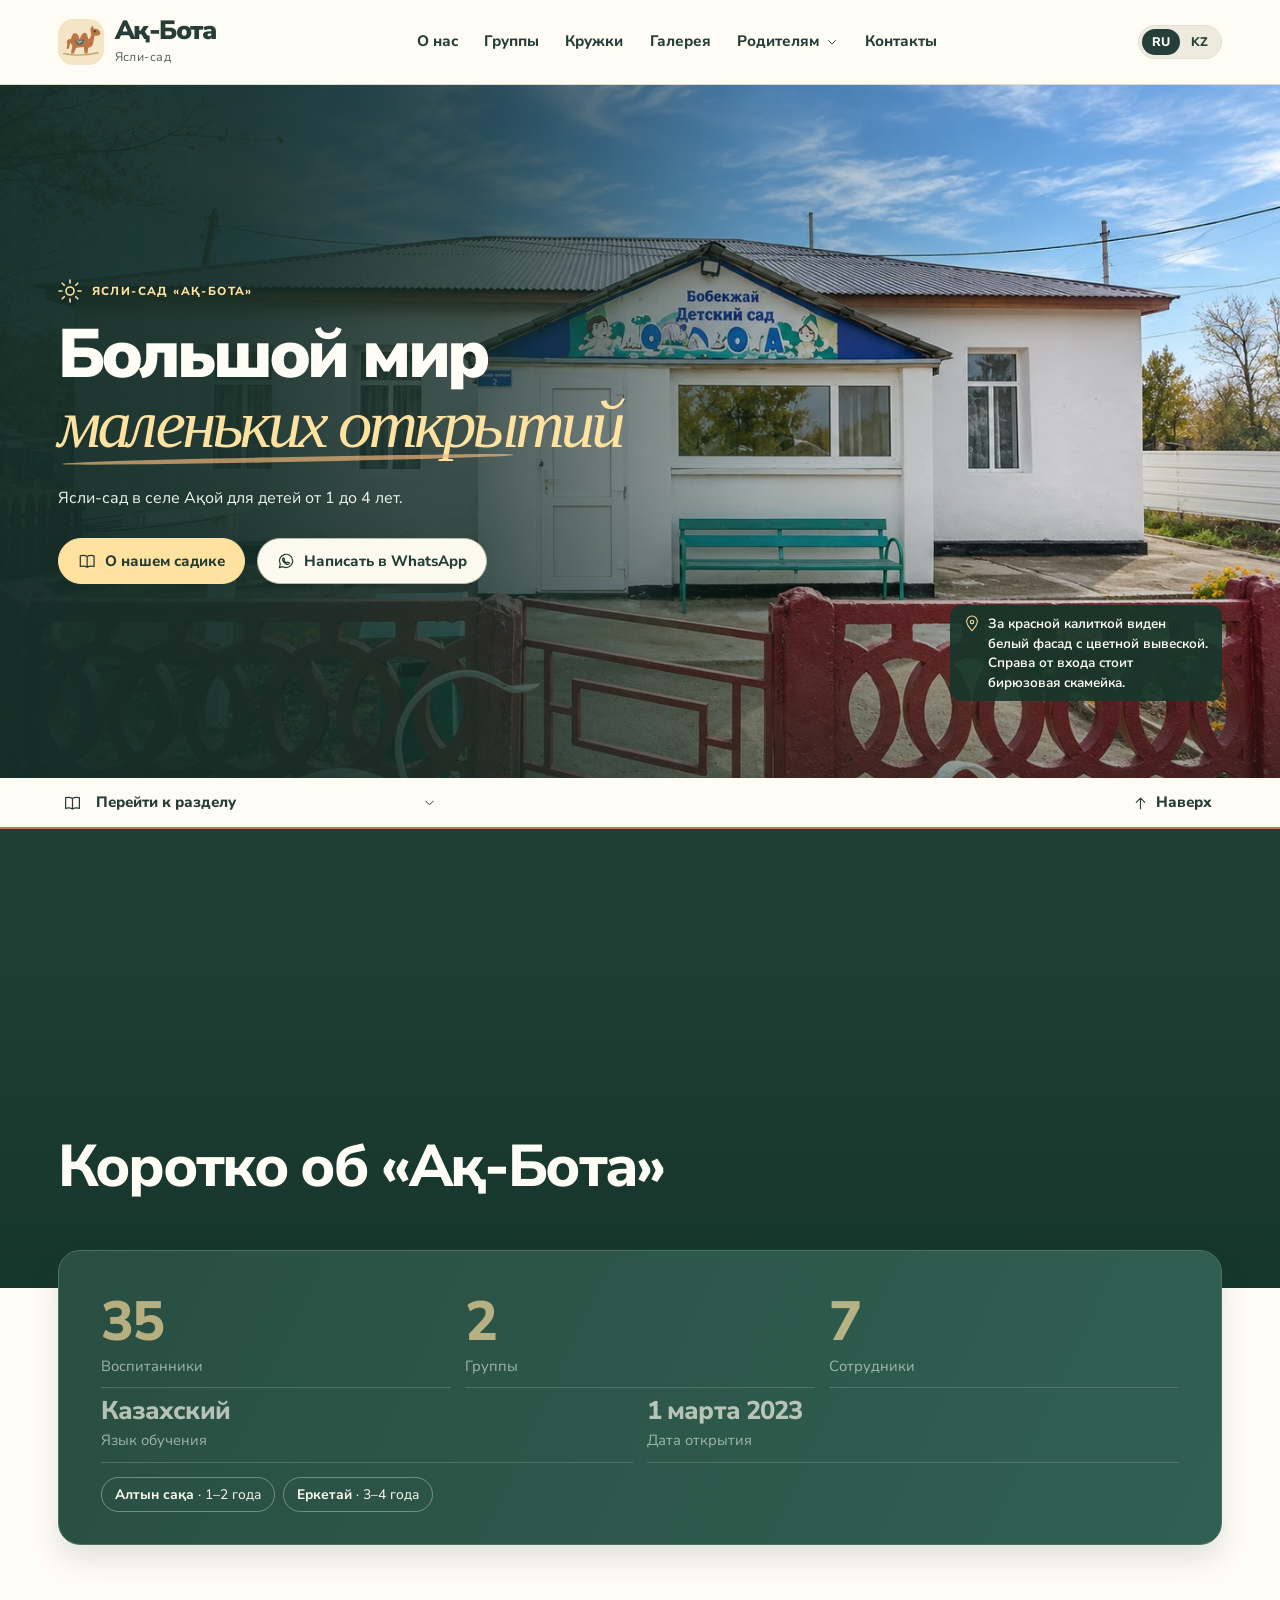
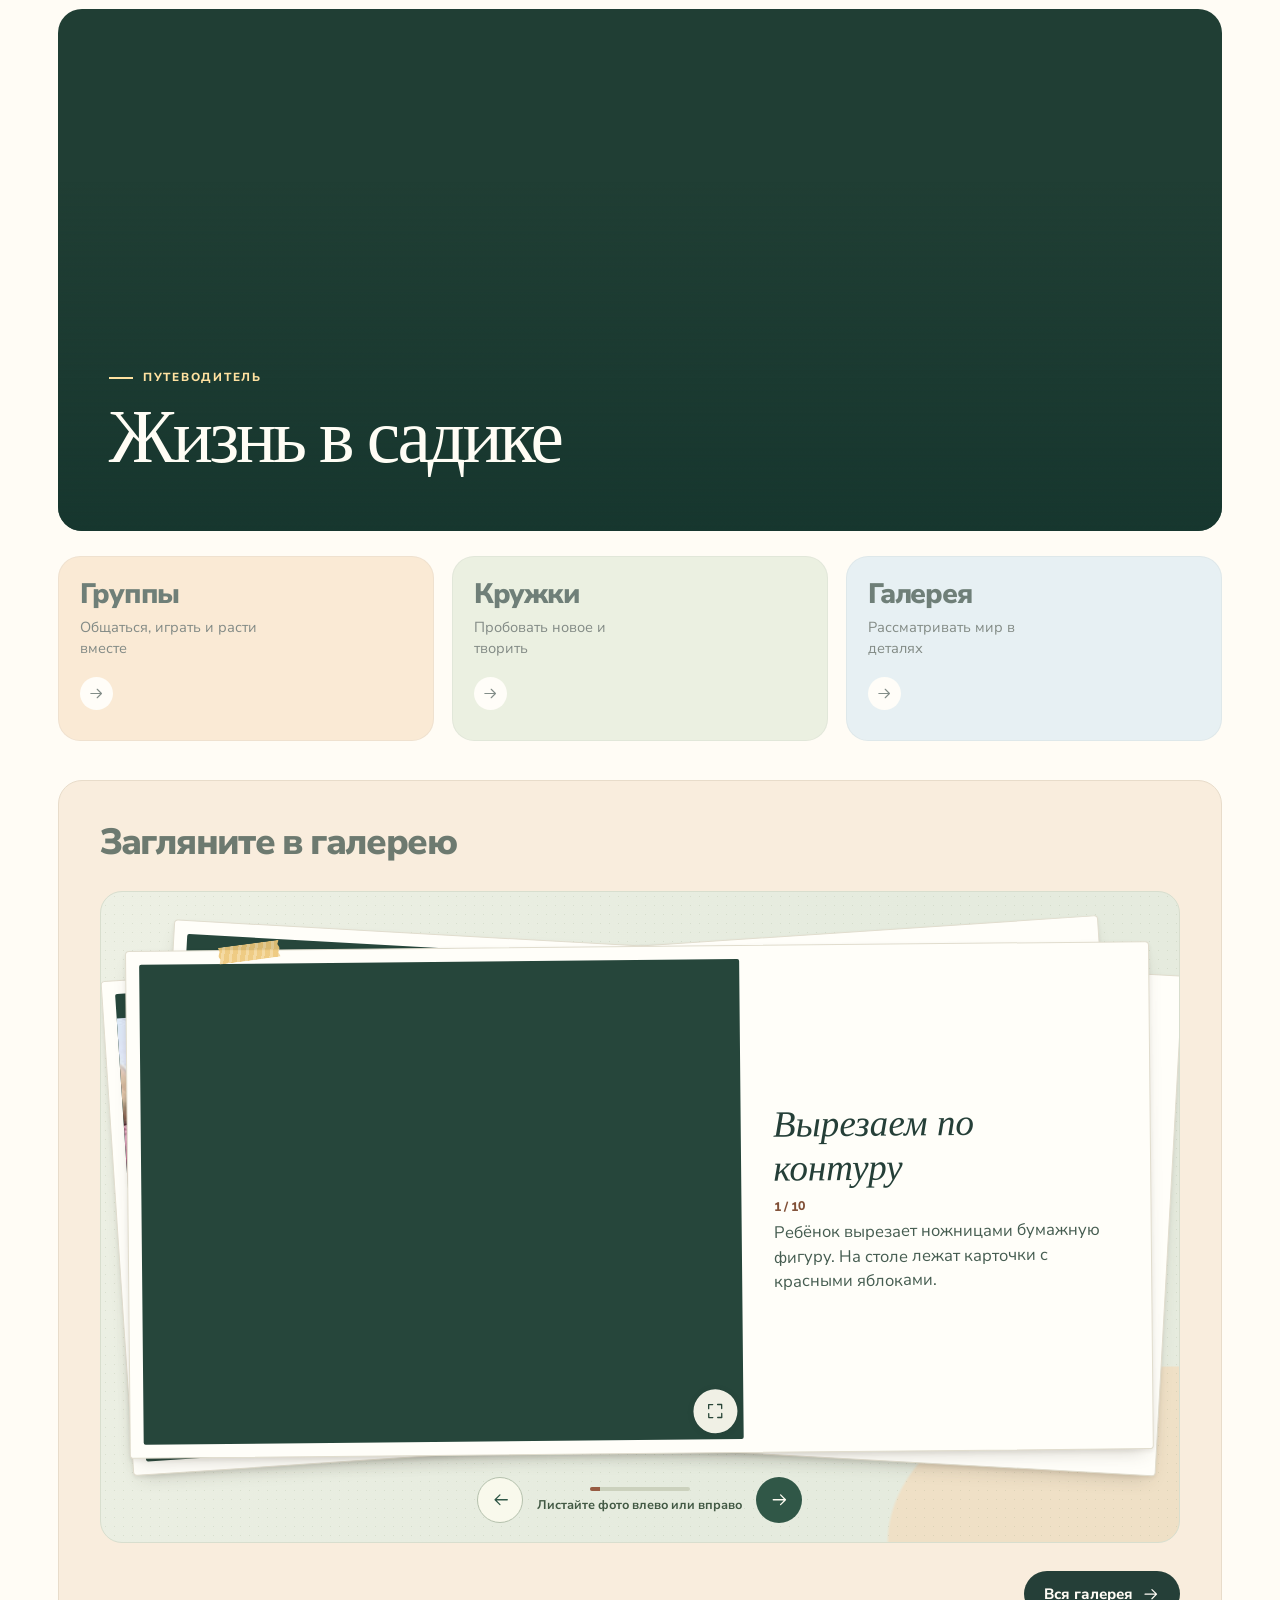
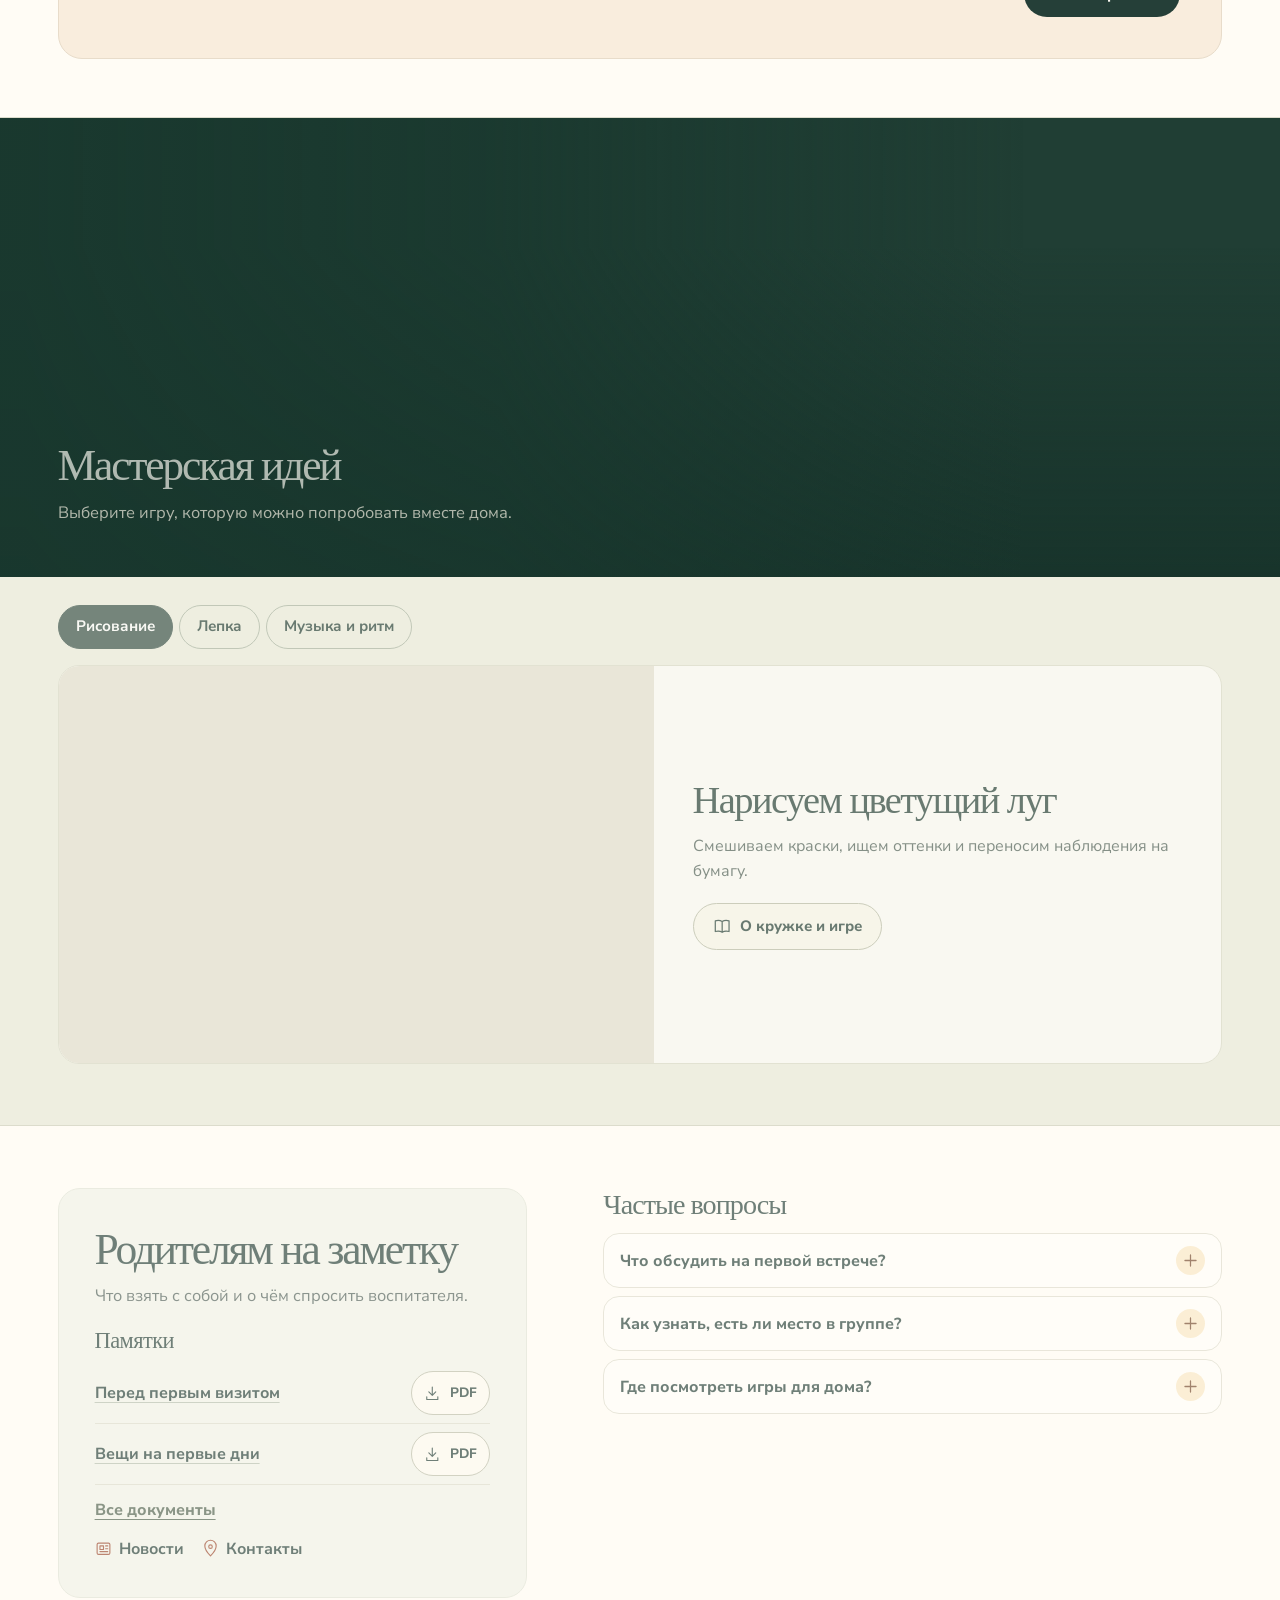
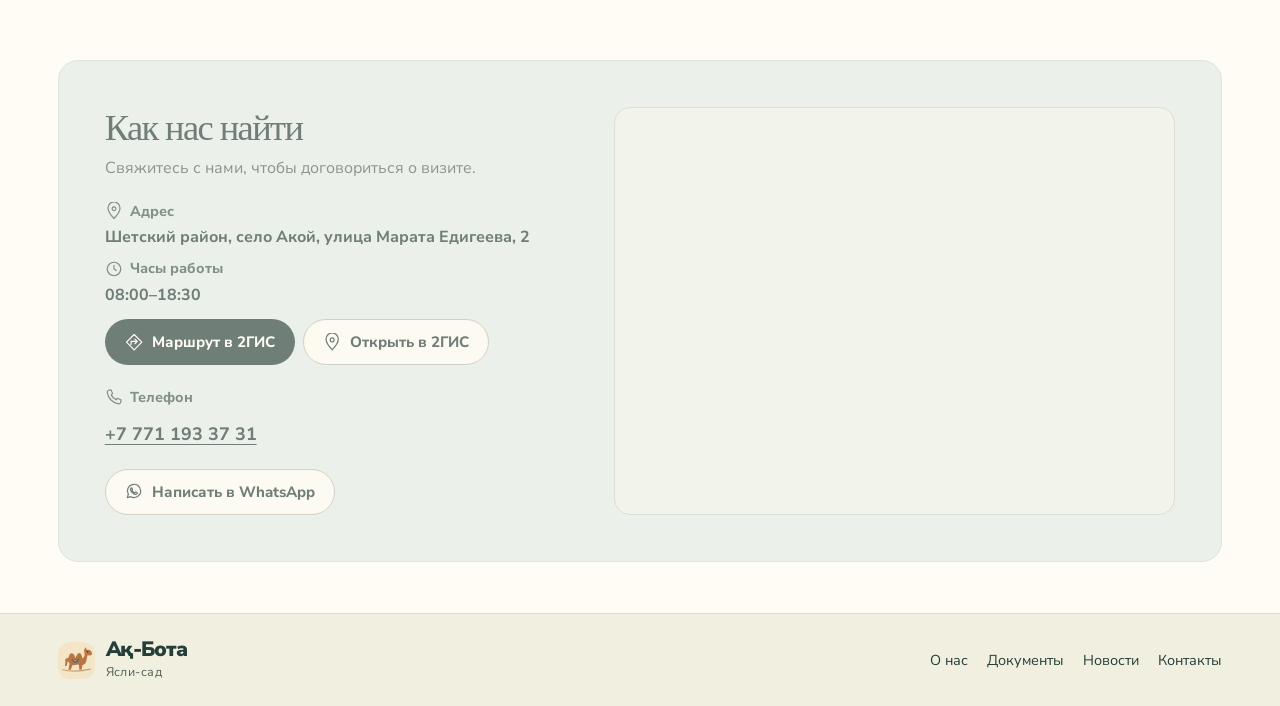
==== commit 433f9035: "Smooth homepage photo parallax" ====
--- a/index.html
+++ b/index.html
@@ -15,8 +15,8 @@
     />
     <title>Ақ-Бота · Детский сад</title>
     <link rel="icon" href="assets/brand.svg" type="image/svg+xml" />
-    <link rel="stylesheet" href="assets/site.css" />
-    <script defer src="assets/site.js"></script>
+    <link rel="stylesheet" href="assets/site.css?v=2" />
+    <script defer src="assets/site.js?v=2"></script>
   </head>
   <body>
     <a class="skip" href="#main" id="skip">К содержанию</a>
--- a/assets/site.css
+++ b/assets/site.css
@@ -2832,10 +2832,6 @@
   from { opacity: .58; translate: 0 14px; scale: .985; }
   to { opacity: 1; translate: 0 0; scale: 1; }
 }
-@keyframes page-cover-in {
-  from { opacity: .78; scale: 1.045; }
-  to { opacity: 1; scale: 1; }
-}
 @keyframes draw-underline {
   from { scale: .08 1; opacity: .2; }
   to { scale: 1 1; opacity: .68; }
@@ -2875,9 +2871,6 @@
   }
   .page-arrival :is(.directory-art, .heading-art, .profile-intro > .hero-art, .album-emblem) {
     animation: page-picture-in 430ms var(--ease-settle) 95ms backwards;
-  }
-  .page-arrival .hero-window .depth-photo {
-    animation: page-cover-in 630ms var(--ease-settle);
   }
   .page-arrival .hero h1 em::after {
     animation: draw-underline 470ms var(--ease-settle) 120ms backwards;
@@ -3088,10 +3081,11 @@
   font-size: 1.12rem;
 }
 @media screen and (prefers-reduced-motion: no-preference) {
-  img.depth-photo { height: calc(100% + var(--depth-extra, 0px)); }
-  .depth-window:not(.hero-window) .depth-photo {
-    top: 50%;
-    translate: 0 -50%;
+  .depth-window { --depth-overscan: .20; }
+  .depth-window .depth-photo {
+    /* Reserve motion space before the photo is visible. Scrolling only translates the layer. */
+    inset: calc(-100% * var(--depth-overscan)) 0 auto;
+    height: calc(100% + 200% * var(--depth-overscan));
   }
 }
 @media (max-width: 700px) {
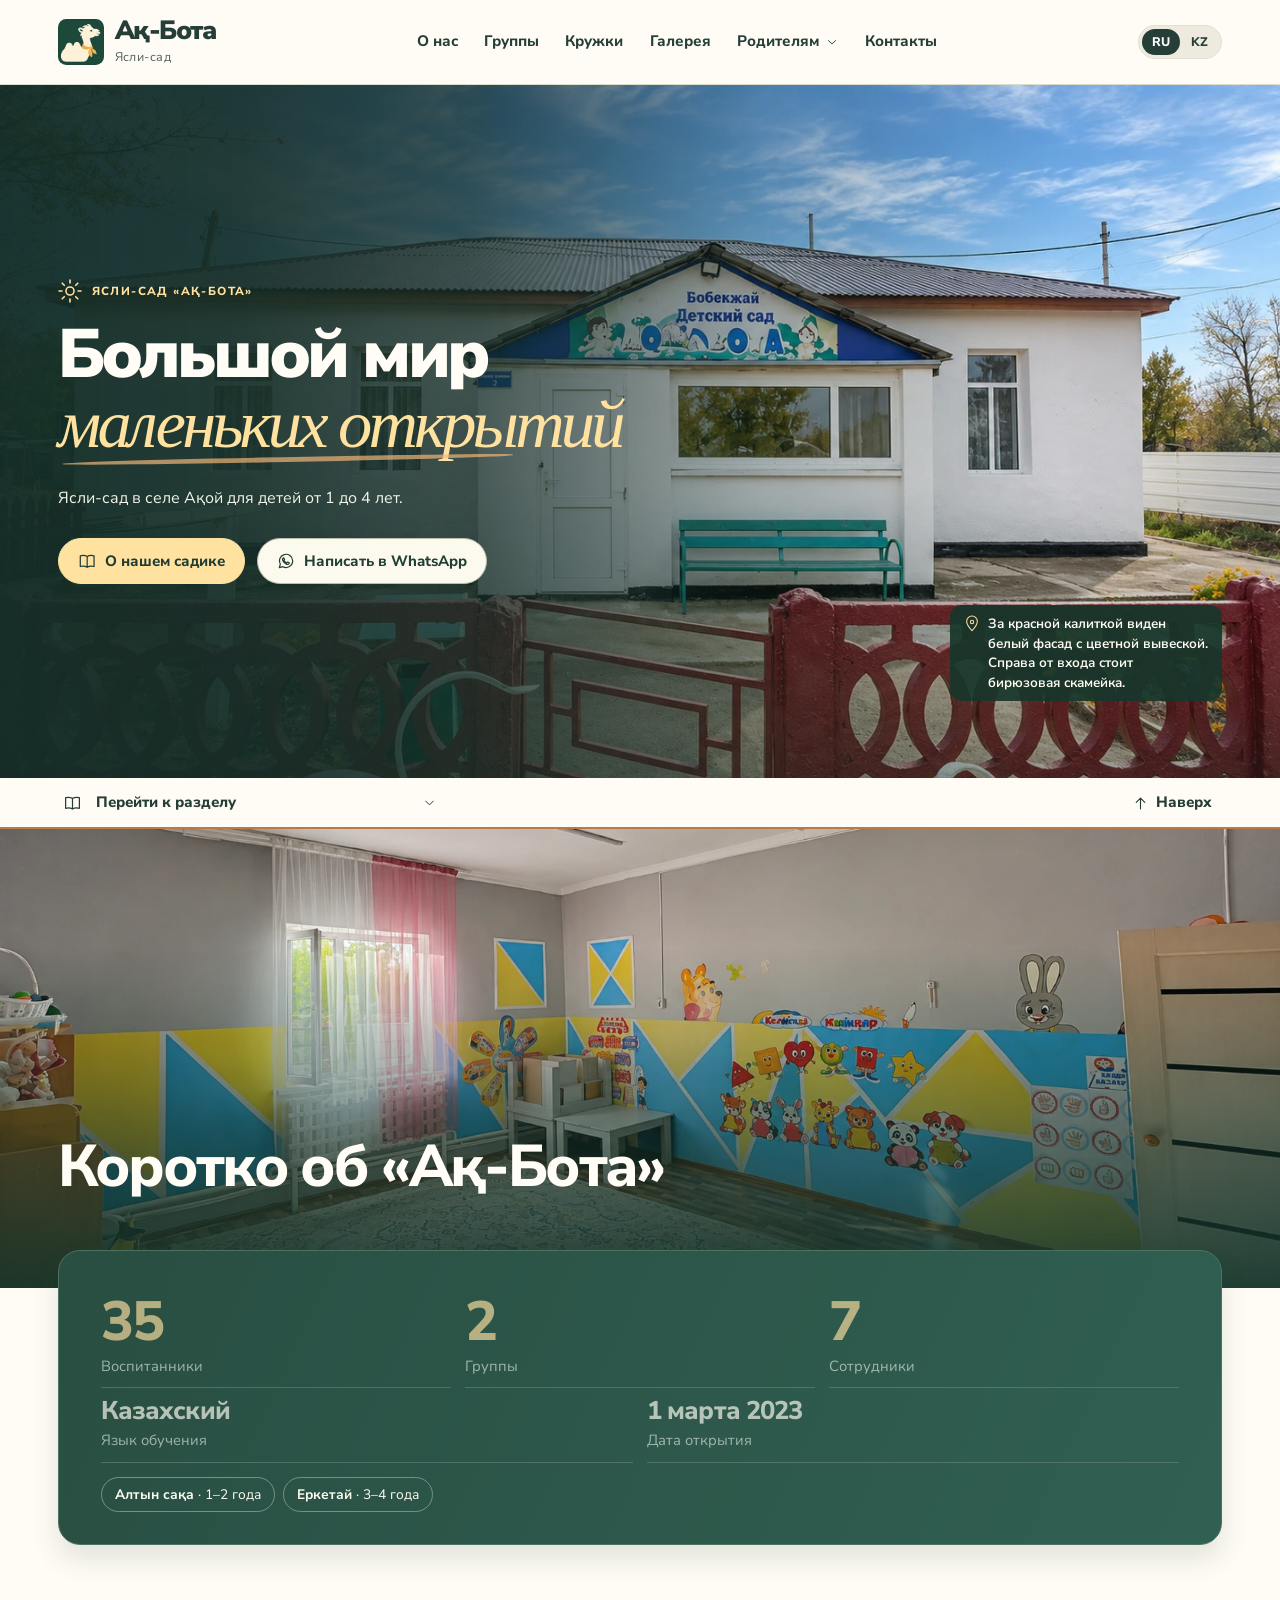
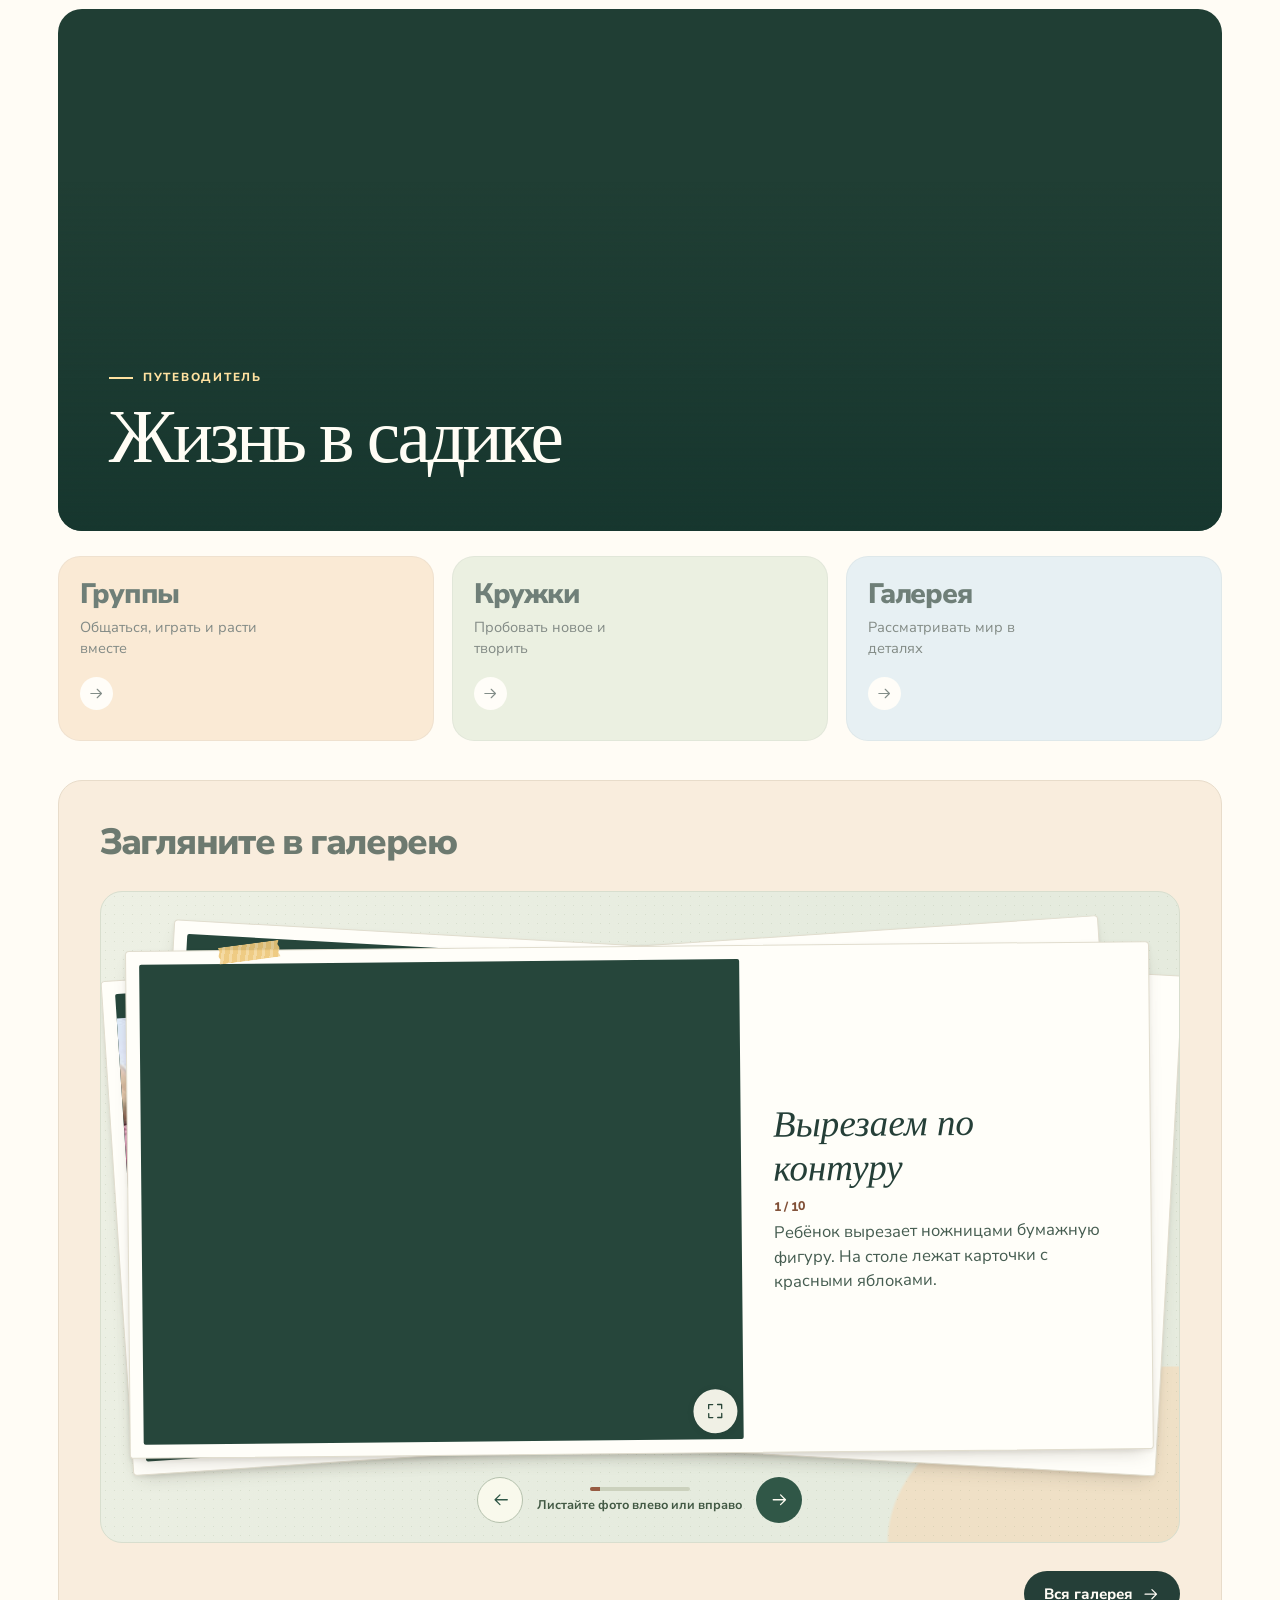
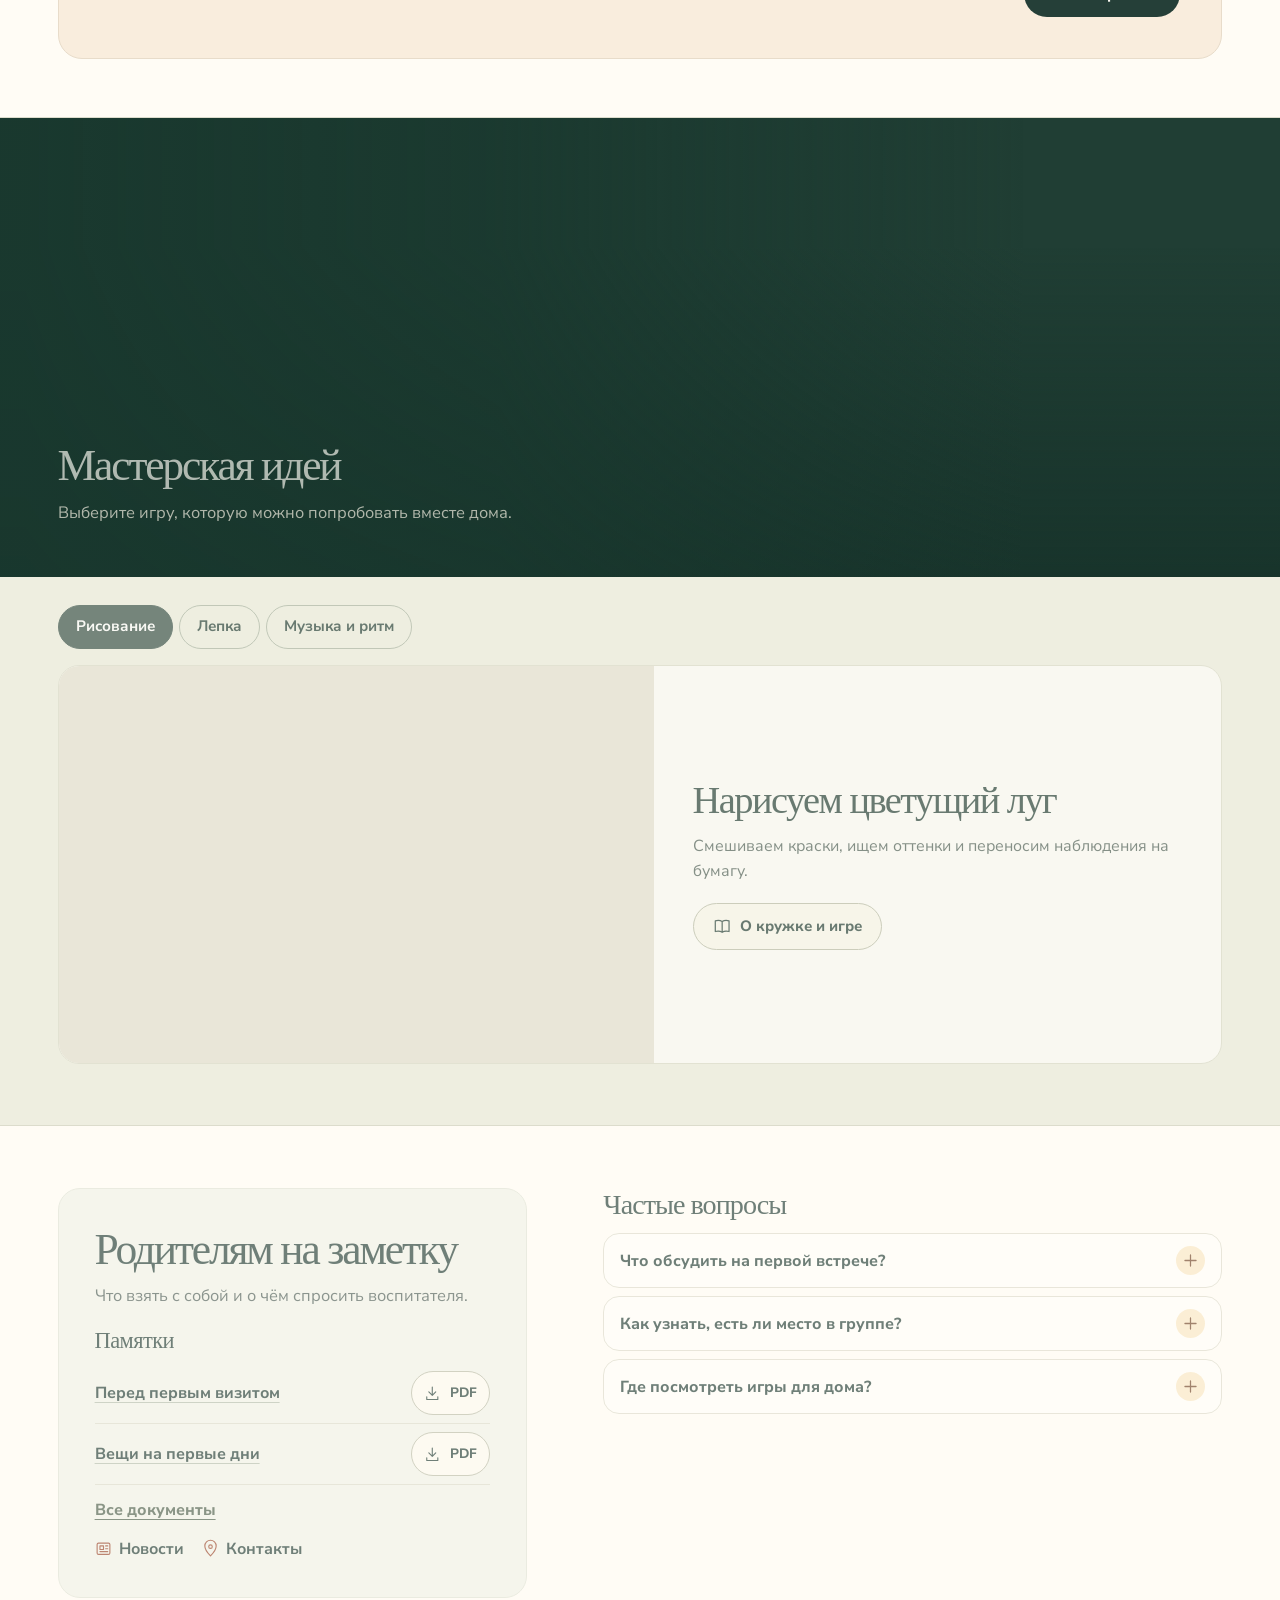
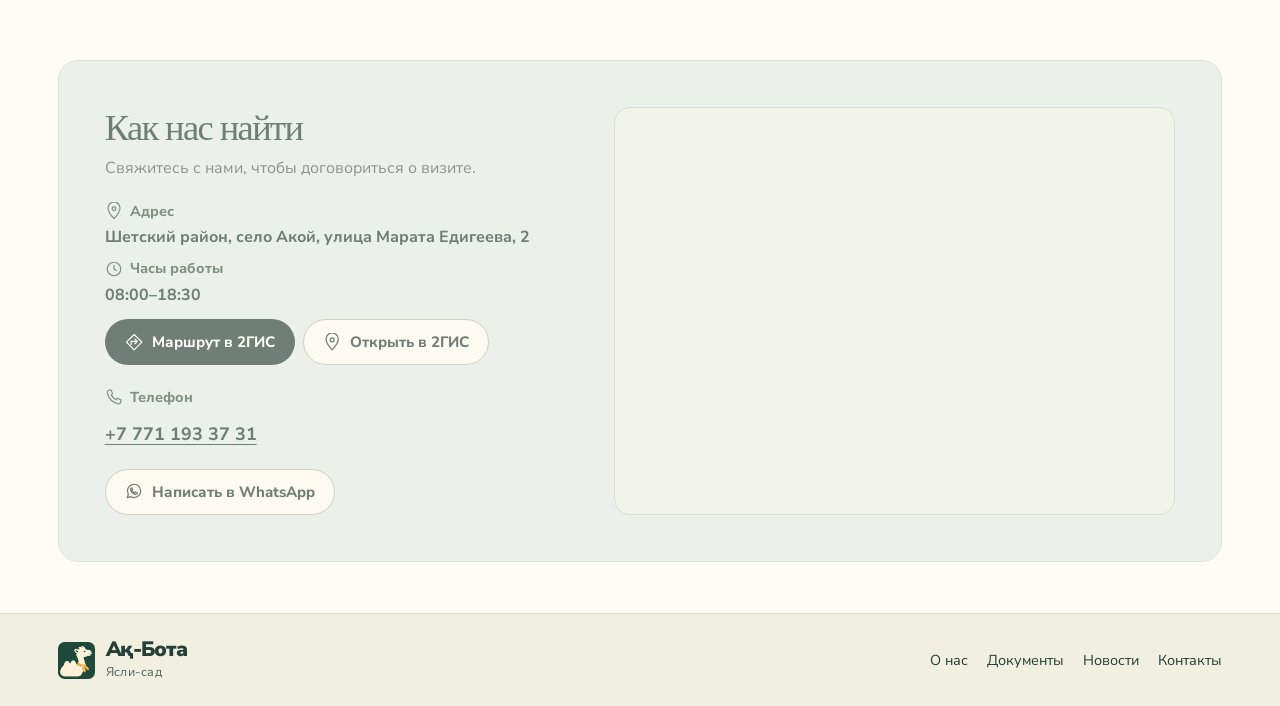
==== commit 633f6d77: "Refresh Aq-Bota brand mark" ====
--- a/index.html
+++ b/index.html
@@ -14,9 +14,9 @@
       content="default-src 'self'; img-src 'self' data:; style-src 'self'; script-src 'self'; font-src 'self'; frame-src 'self' https://yandex.kz/map-widget/v1/; object-src 'none'; base-uri 'self'; form-action 'self'"
     />
     <title>Ақ-Бота · Детский сад</title>
-    <link rel="icon" href="assets/brand.svg" type="image/svg+xml" />
+    <link rel="icon" href="assets/brand.svg?v=2" type="image/svg+xml" />
     <link rel="stylesheet" href="assets/site.css?v=2" />
-    <script defer src="assets/site.js?v=2"></script>
+    <script defer src="assets/site.js?v=3"></script>
   </head>
   <body>
     <a class="skip" href="#main" id="skip">К содержанию</a>
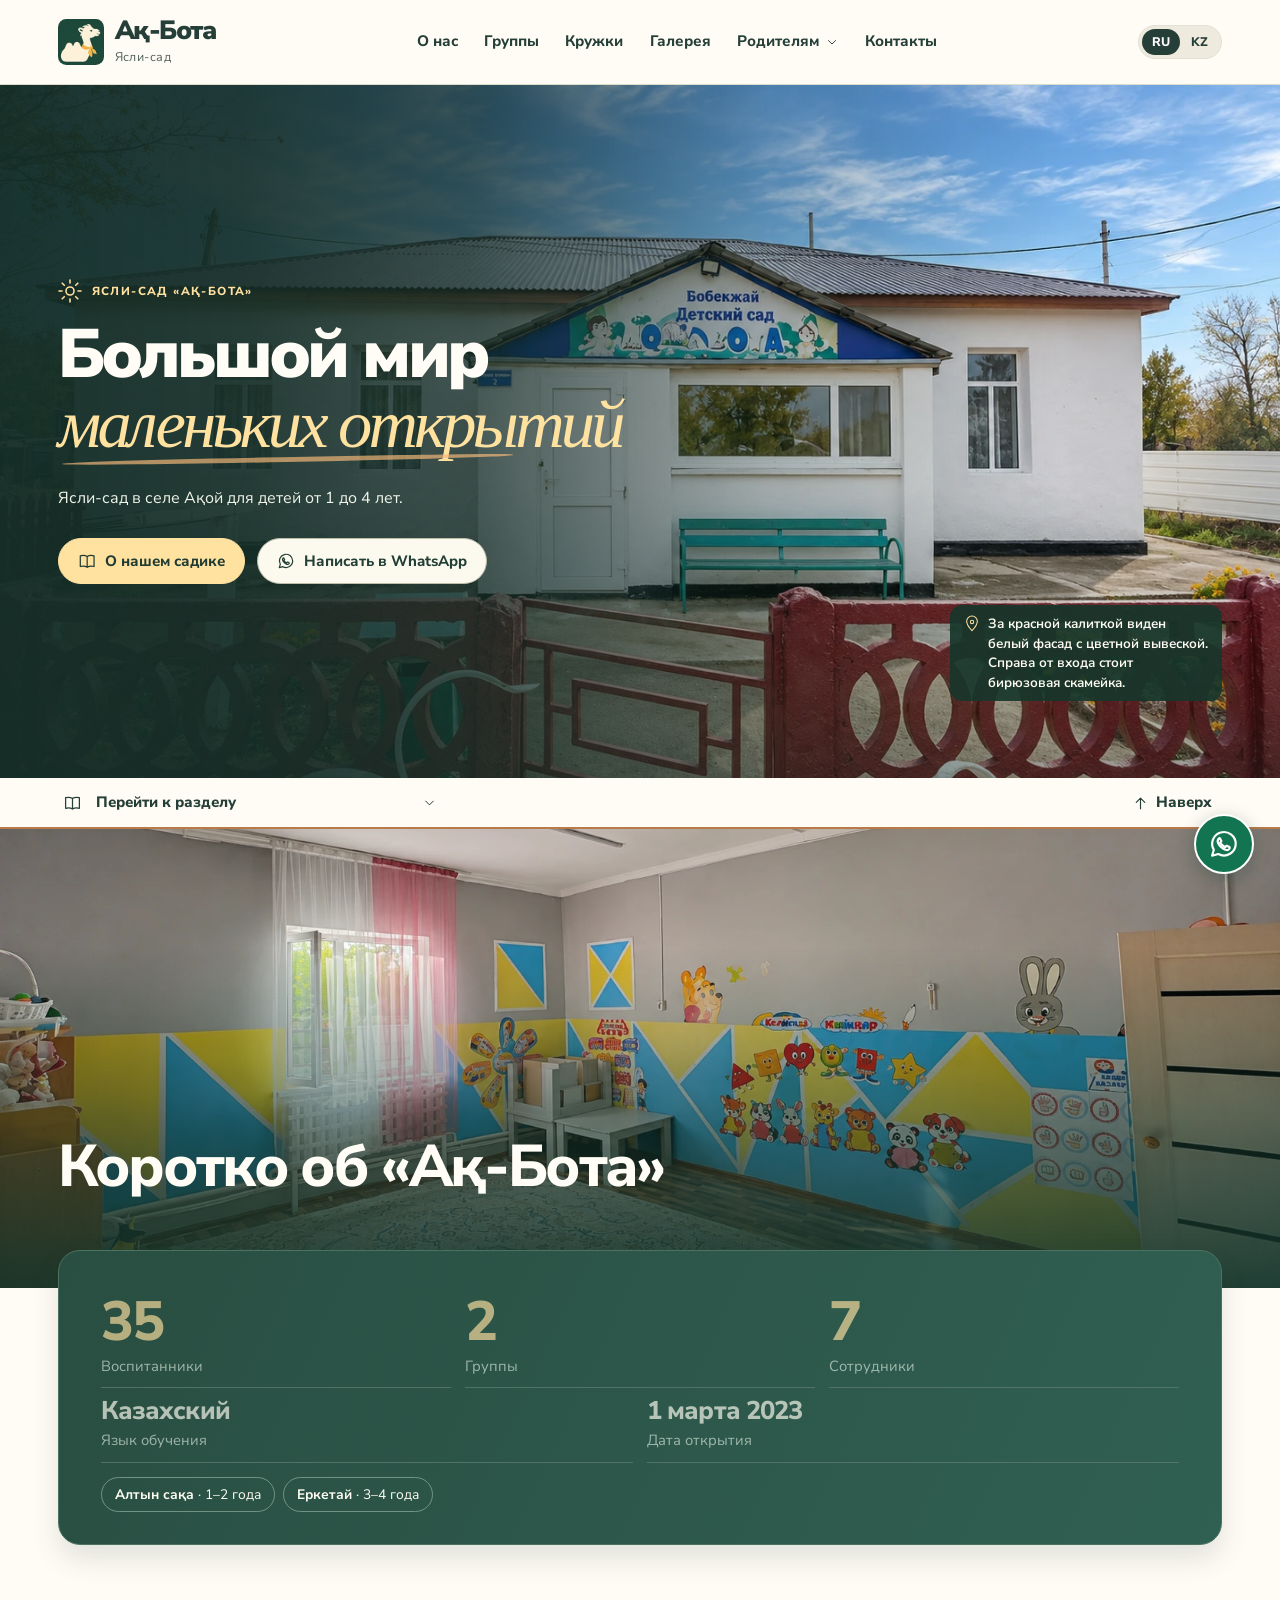
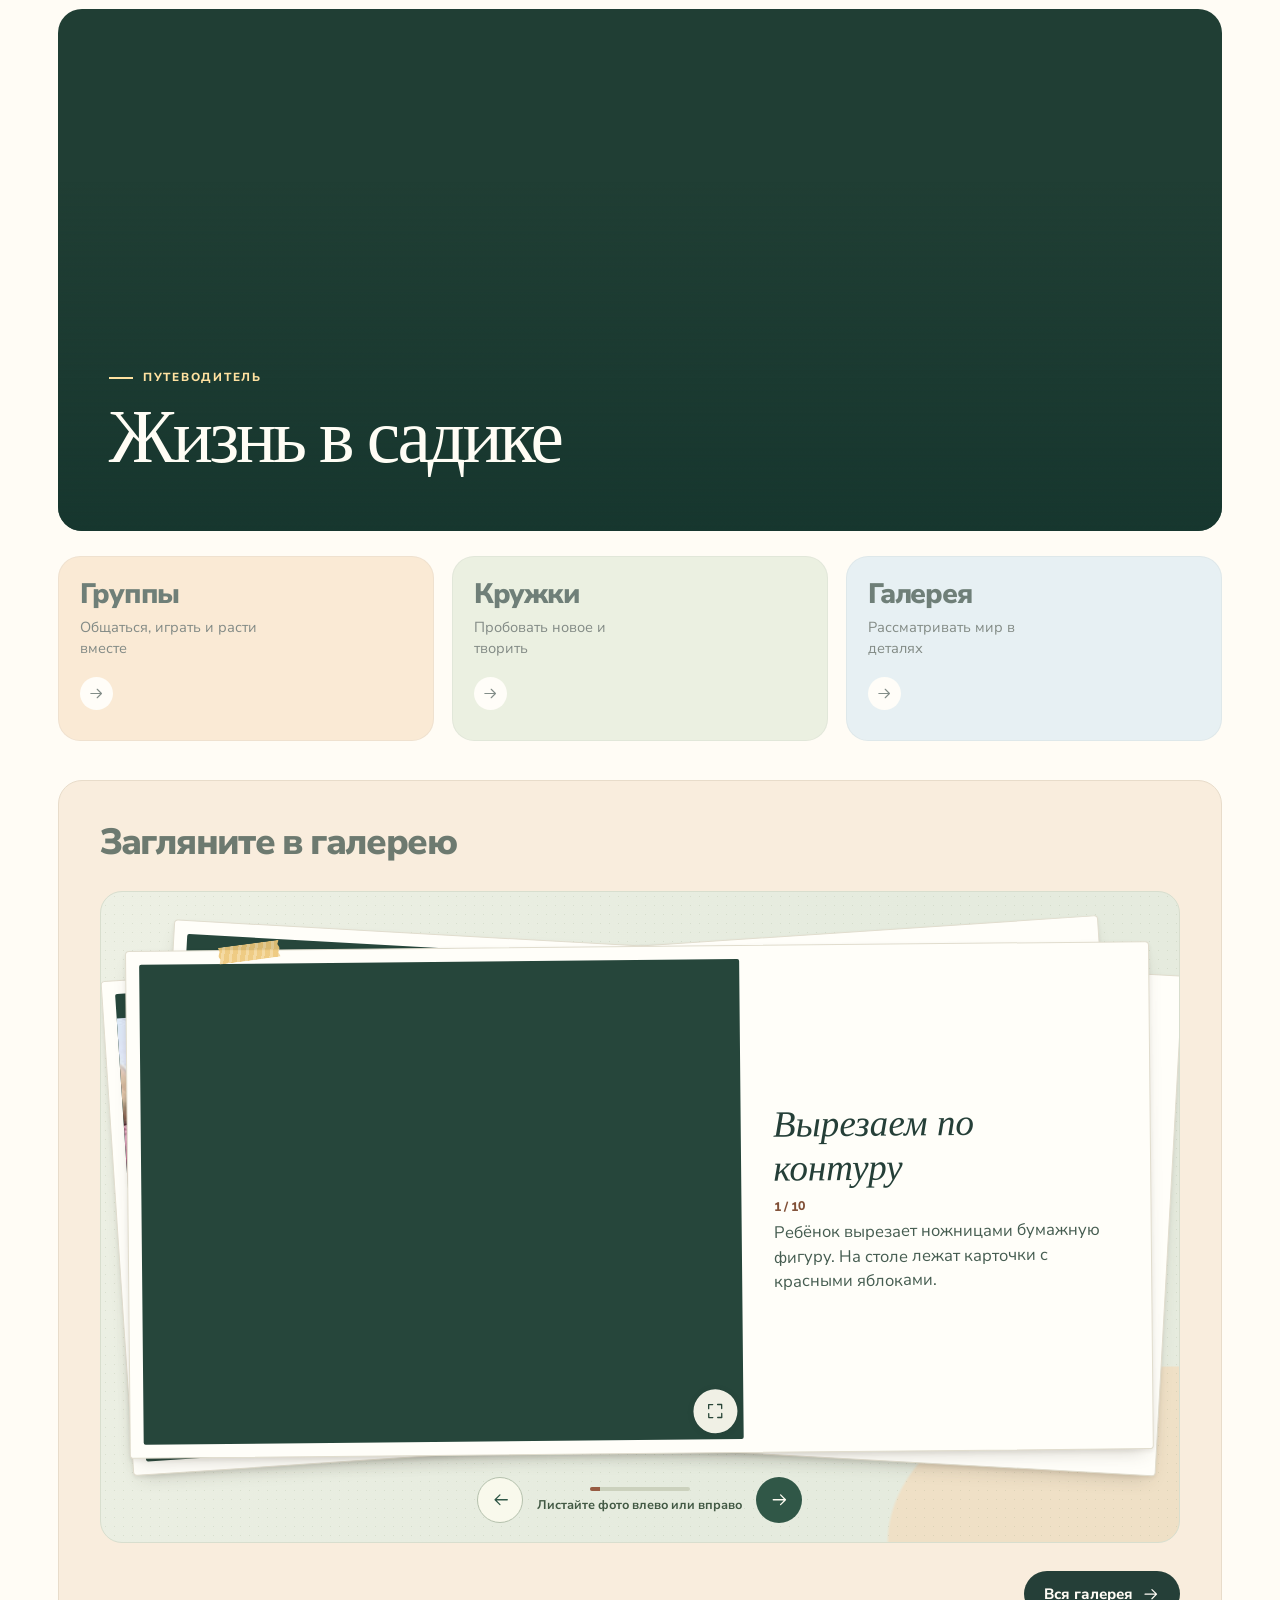
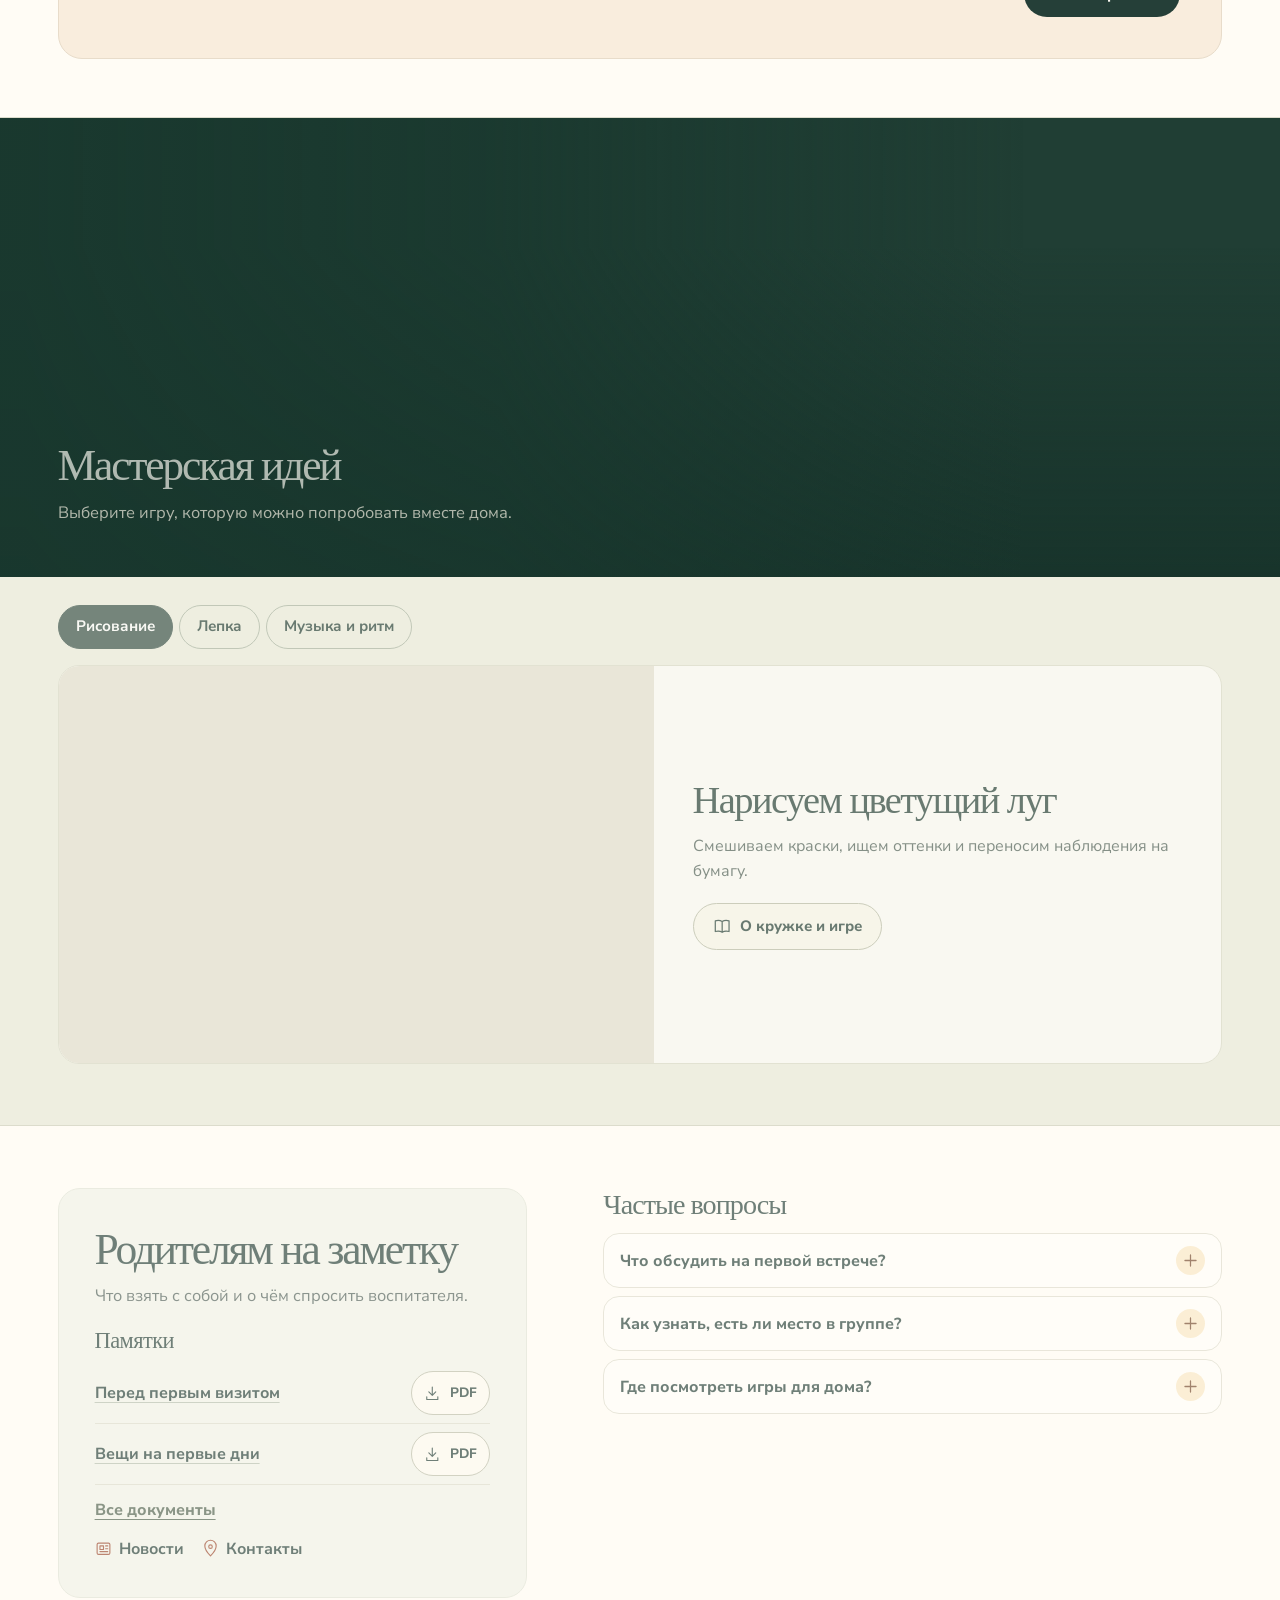
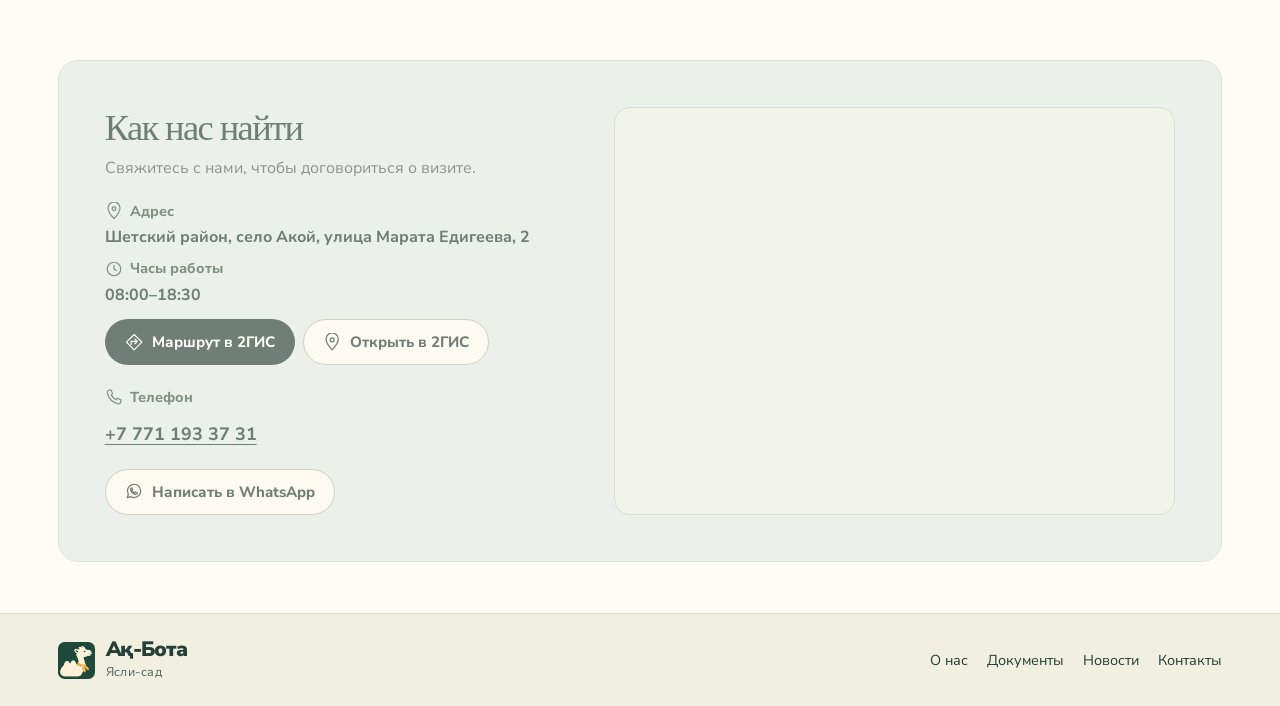
==== commit 9d7c06b5: "Add floating WhatsApp chat shortcut" ====
--- a/index.html
+++ b/index.html
@@ -15,14 +15,15 @@
     />
     <title>Ақ-Бота · Детский сад</title>
     <link rel="icon" href="assets/brand.svg?v=2" type="image/svg+xml" />
-    <link rel="stylesheet" href="assets/site.css?v=2" />
-    <script defer src="assets/site.js?v=3"></script>
+    <link rel="stylesheet" href="assets/site.css?v=3" />
+    <script defer src="assets/site.js?v=4"></script>
   </head>
   <body>
     <a class="skip" href="#main" id="skip">К содержанию</a>
     <header id="header"></header>
     <main id="main" tabindex="-1"><p class="loading">Ақ-Бота…</p></main>
     <footer id="footer"></footer>
+    <a id="whatsapp-fab" class="whatsapp-fab" target="_blank" rel="noreferrer noopener" hidden></a>
     <dialog id="dialog"><div id="modal-body"></div></dialog>
     <noscript
       >Включите JavaScript для просмотра сайта. Сайтты көру үшін JavaScript қосыңыз.</noscript
--- a/assets/site.css
+++ b/assets/site.css
@@ -3564,3 +3564,56 @@
 .gallery-lightbox .actions .button.dark { background: #ffe0a3; color: #294638; border-color: #ffe0a3; }
 .gallery-lightbox .actions .button.light { color: #294638; }
 dialog:has(.gallery-lightbox) .modal-close { color: #294638; top: max(8px, env(safe-area-inset-top)); right: max(10px, env(safe-area-inset-right)); }
+
+.whatsapp-fab:not([hidden]) {
+  position: fixed;
+  right: calc(clamp(12px, 2.5vw, 26px) + env(safe-area-inset-right));
+  bottom: calc(clamp(12px, 2.5vw, 26px) + env(safe-area-inset-bottom));
+  z-index: 6;
+  display: grid;
+  place-items: center;
+  width: clamp(52px, 13vw, 60px);
+  aspect-ratio: 1;
+  border: 2px solid #fff;
+  border-radius: 50%;
+  background: #137451;
+  color: #fff;
+  box-shadow: 0 5px 17px #143b334d;
+  -webkit-tap-highlight-color: transparent;
+}
+.whatsapp-fab svg { width: 58%; height: 58%; }
+.whatsapp-fab:hover, .whatsapp-fab:focus-visible { background: #0b6041; }
+.whatsapp-fab:focus-visible { outline: 2px solid #173c30; outline-offset: 3px; }
+body:has(.mobile-toggle[aria-expanded="true"], .home-jump-picker[aria-expanded="true"], #dialog[open]) .whatsapp-fab {
+  visibility: hidden;
+}
+@media (max-width: 700px) {
+  body:has(.whatsapp-fab:not([hidden])) #footer {
+    padding-bottom: calc(60px + env(safe-area-inset-bottom));
+  }
+}
+@media (prefers-reduced-motion: no-preference) {
+  .whatsapp-fab {
+    animation: whatsapp-appear 380ms var(--ease-settle) both;
+    transition: background-color 160ms ease, transform 180ms var(--ease-settle);
+  }
+  .whatsapp-fab:active { transform: scale(.94); }
+  .whatsapp-fab::after {
+    content: "";
+    position: absolute;
+    inset: -2px;
+    border: 2px solid #269976;
+    border-radius: inherit;
+    opacity: 0;
+    pointer-events: none;
+    animation: whatsapp-pulse 2.4s ease-out 750ms 2;
+  }
+}
+@keyframes whatsapp-appear {
+  from { opacity: 0; translate: 0 9px; }
+  to { opacity: 1; translate: 0; }
+}
+@keyframes whatsapp-pulse {
+  0% { opacity: .48; scale: 1; }
+  72%, 100% { opacity: 0; scale: 1.38; }
+}
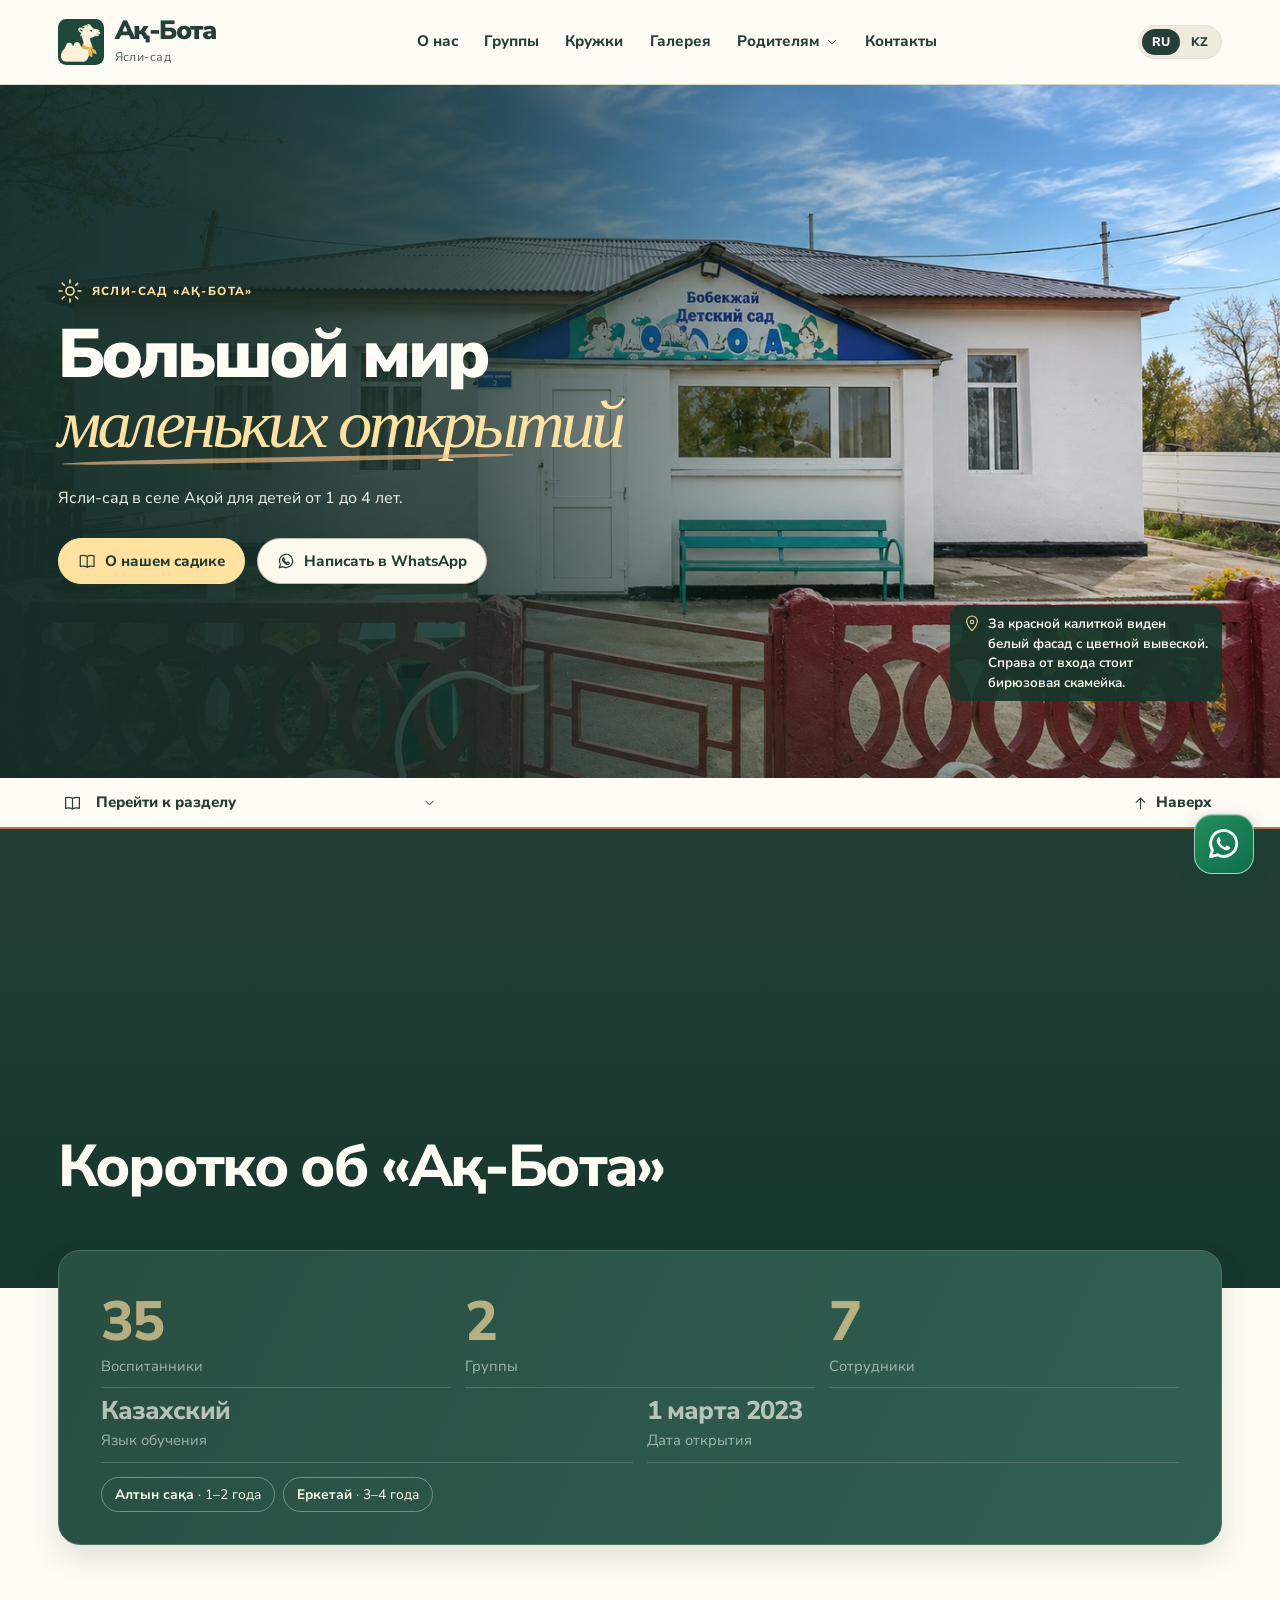
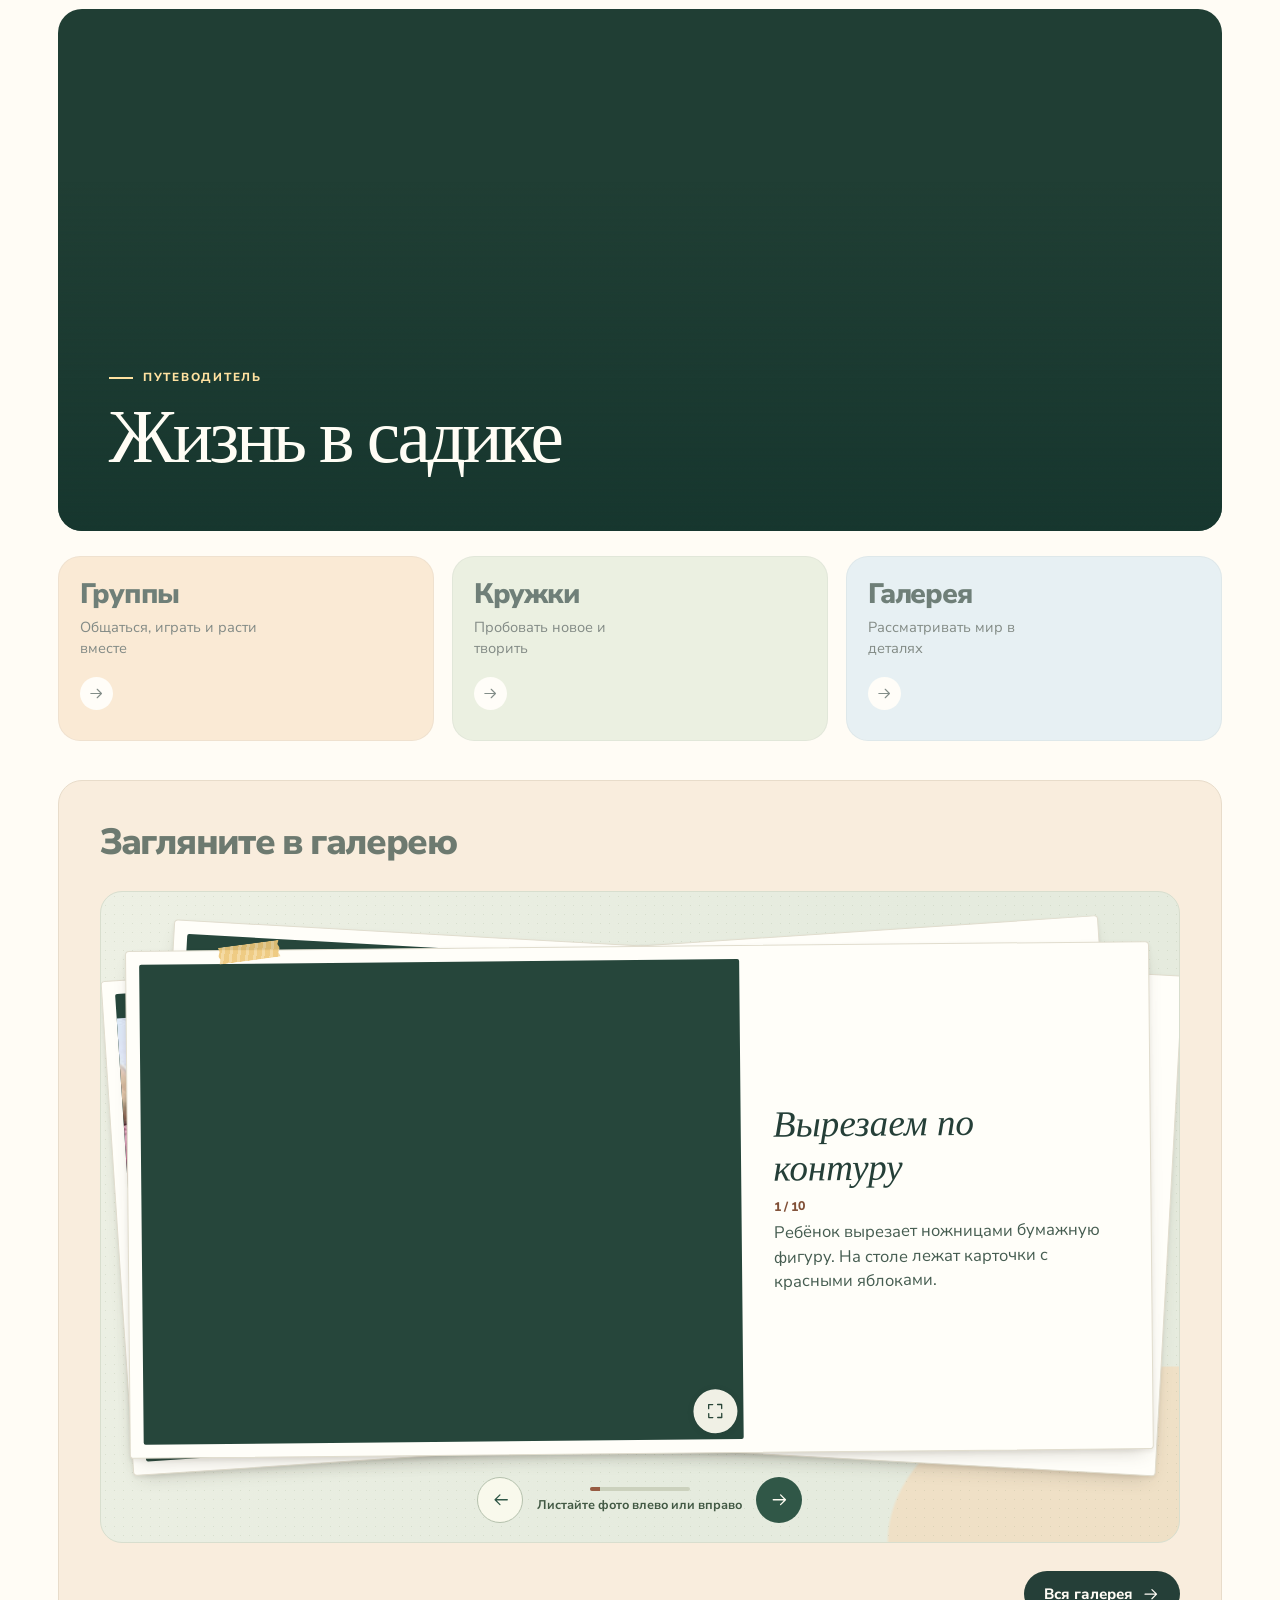
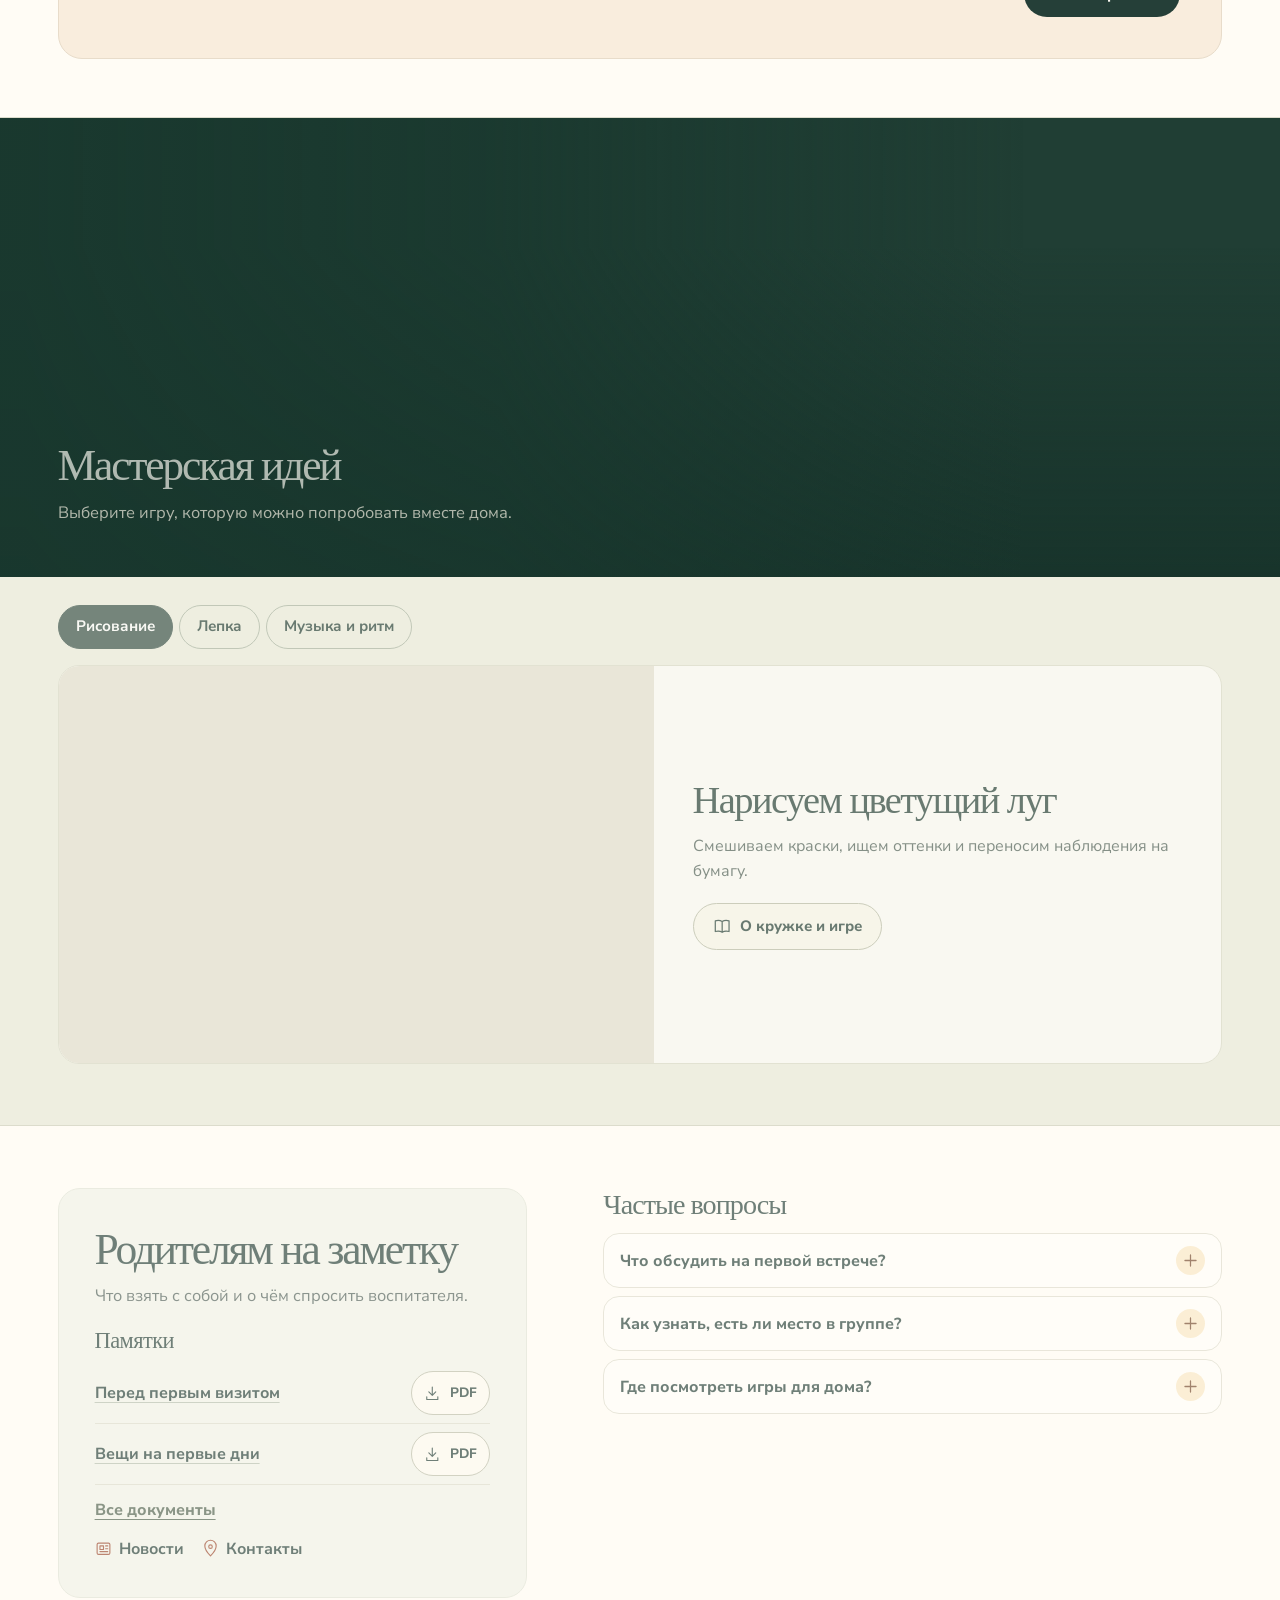
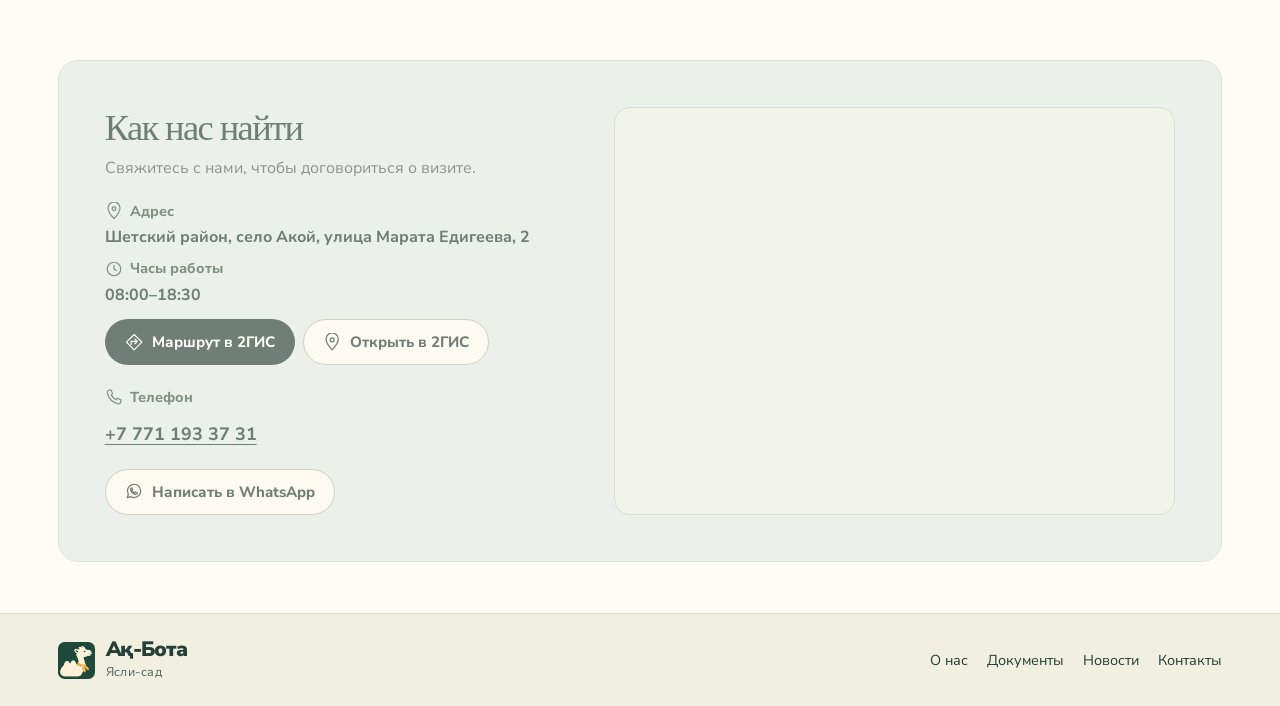
==== commit f2a7c6a5: "Polish WhatsApp shortcut motion" ====
--- a/index.html
+++ b/index.html
@@ -15,7 +15,7 @@
     />
     <title>Ақ-Бота · Детский сад</title>
     <link rel="icon" href="assets/brand.svg?v=2" type="image/svg+xml" />
-    <link rel="stylesheet" href="assets/site.css?v=3" />
+    <link rel="stylesheet" href="assets/site.css?v=4" />
     <script defer src="assets/site.js?v=4"></script>
   </head>
   <body>
--- a/assets/site.css
+++ b/assets/site.css
@@ -3574,15 +3574,18 @@
   place-items: center;
   width: clamp(52px, 13vw, 60px);
   aspect-ratio: 1;
-  border: 2px solid #fff;
-  border-radius: 50%;
-  background: #137451;
+  border: 1px solid #ffffff9e;
+  border-radius: 18px;
+  background: linear-gradient(145deg, #218e5c, #106d4a);
   color: #fff;
-  box-shadow: 0 5px 17px #143b334d;
+  box-shadow: 0 6px 17px #1a433955, inset 0 1px 0 #ffffff38;
   -webkit-tap-highlight-color: transparent;
 }
-.whatsapp-fab svg { width: 58%; height: 58%; }
-.whatsapp-fab:hover, .whatsapp-fab:focus-visible { background: #0b6041; }
+.whatsapp-fab svg { width: 62%; height: 62%; stroke-width: 1.9; }
+.whatsapp-fab svg path:last-child { fill: currentColor; stroke: none; }
+.whatsapp-fab:not([hidden]):is(:hover, :focus-visible) {
+  background: linear-gradient(145deg, #197d50, #0e6242);
+}
 .whatsapp-fab:focus-visible { outline: 2px solid #173c30; outline-offset: 3px; }
 body:has(.mobile-toggle[aria-expanded="true"], .home-jump-picker[aria-expanded="true"], #dialog[open]) .whatsapp-fab {
   visibility: hidden;
@@ -3594,19 +3597,22 @@
 }
 @media (prefers-reduced-motion: no-preference) {
   .whatsapp-fab {
-    animation: whatsapp-appear 380ms var(--ease-settle) both;
-    transition: background-color 160ms ease, transform 180ms var(--ease-settle);
-  }
-  .whatsapp-fab:active { transform: scale(.94); }
+    animation: whatsapp-appear 340ms var(--ease-settle) both;
+    transition: transform 180ms var(--ease-settle);
+  }
+  .whatsapp-fab:active { transform: scale(.93); }
+  .whatsapp-fab svg {
+    animation: whatsapp-wave 4.8s ease-in-out .38s infinite;
+  }
   .whatsapp-fab::after {
     content: "";
     position: absolute;
-    inset: -2px;
-    border: 2px solid #269976;
+    inset: -3px;
+    border: 2px solid #35a976;
     border-radius: inherit;
     opacity: 0;
     pointer-events: none;
-    animation: whatsapp-pulse 2.4s ease-out 750ms 2;
+    animation: whatsapp-pulse 4.8s ease-out .38s infinite;
   }
 }
 @keyframes whatsapp-appear {
@@ -3614,6 +3620,13 @@
   to { opacity: 1; translate: 0; }
 }
 @keyframes whatsapp-pulse {
-  0% { opacity: .48; scale: 1; }
-  72%, 100% { opacity: 0; scale: 1.38; }
-}
+  0%, 100% { opacity: 0; transform: scale(1); }
+  4% { opacity: .78; }
+  25%, 99% { opacity: 0; transform: scale(1.32); }
+}
+@keyframes whatsapp-wave {
+  0%, 25%, 100% { transform: none; }
+  6% { transform: translateY(-2px) rotate(-15deg) scale(1.09); }
+  12% { transform: translateY(-1px) rotate(11deg) scale(1.04); }
+  18% { transform: rotate(-5deg); }
+}
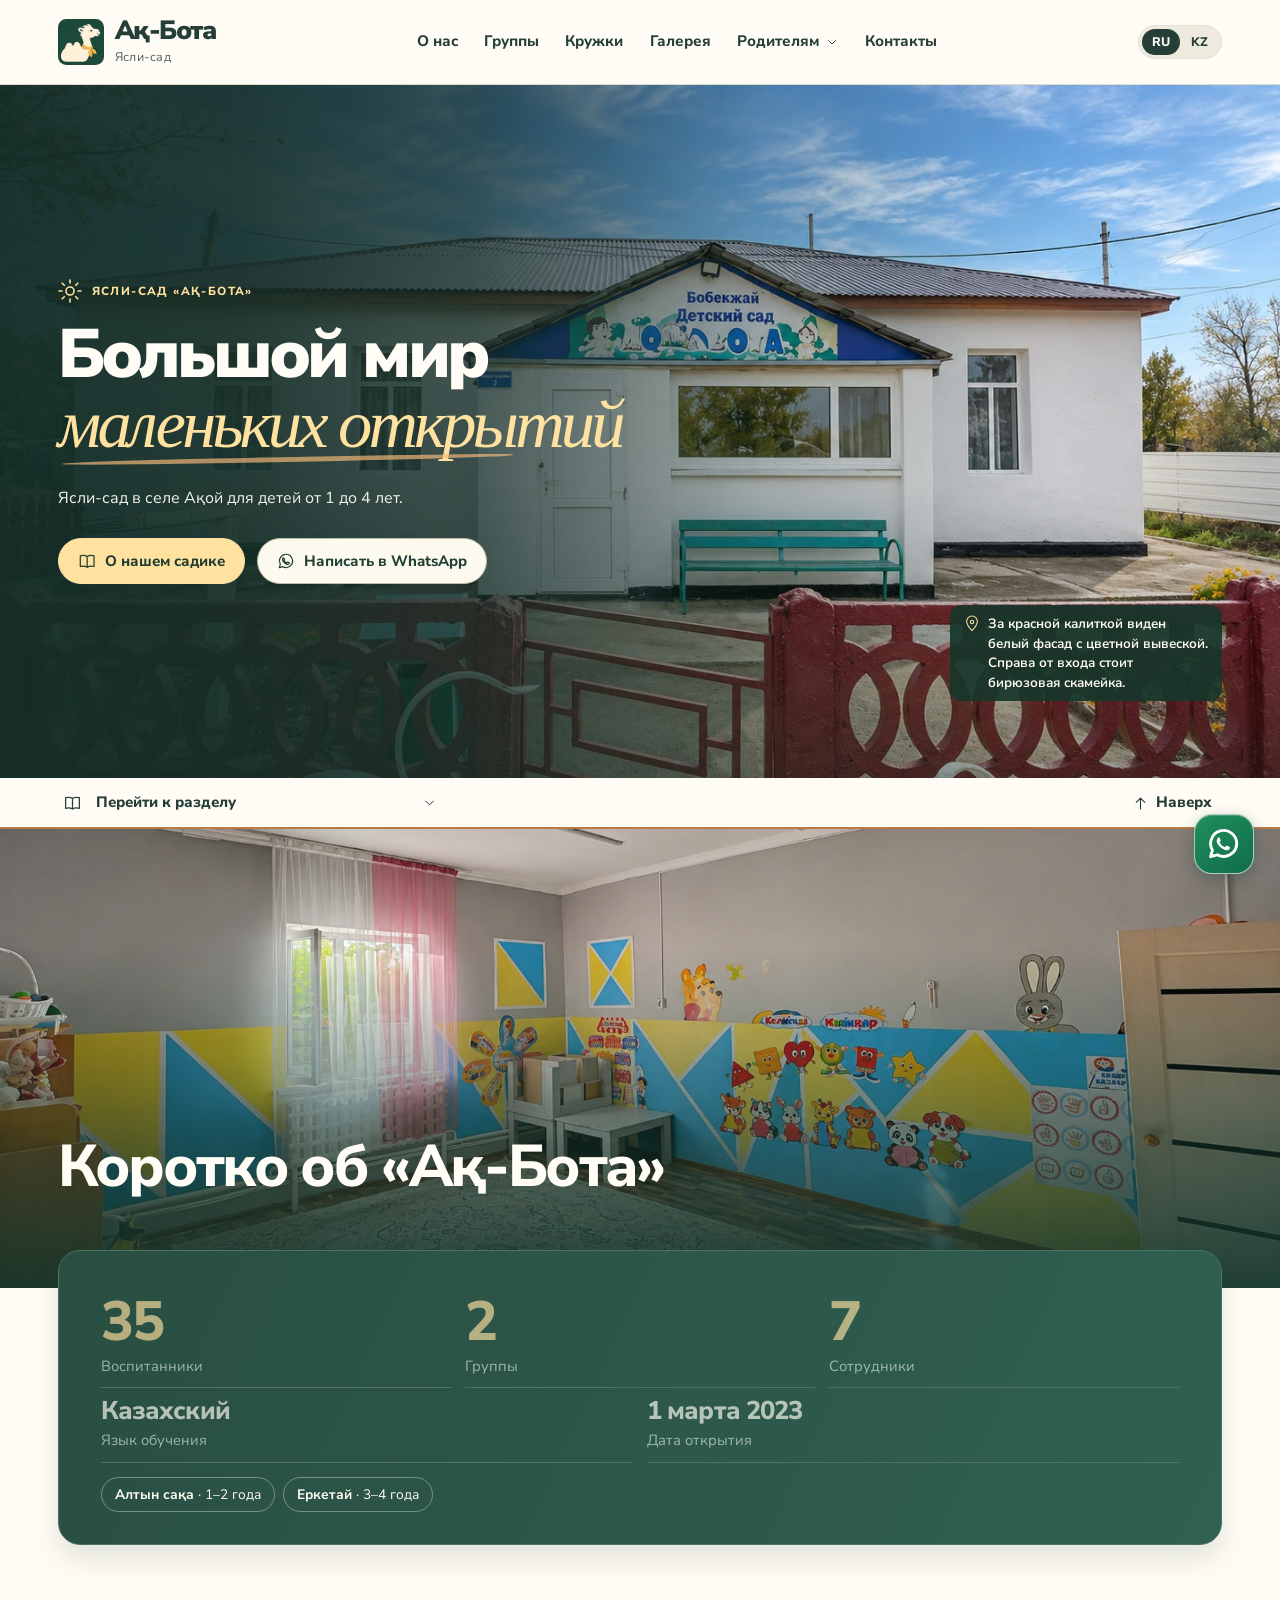
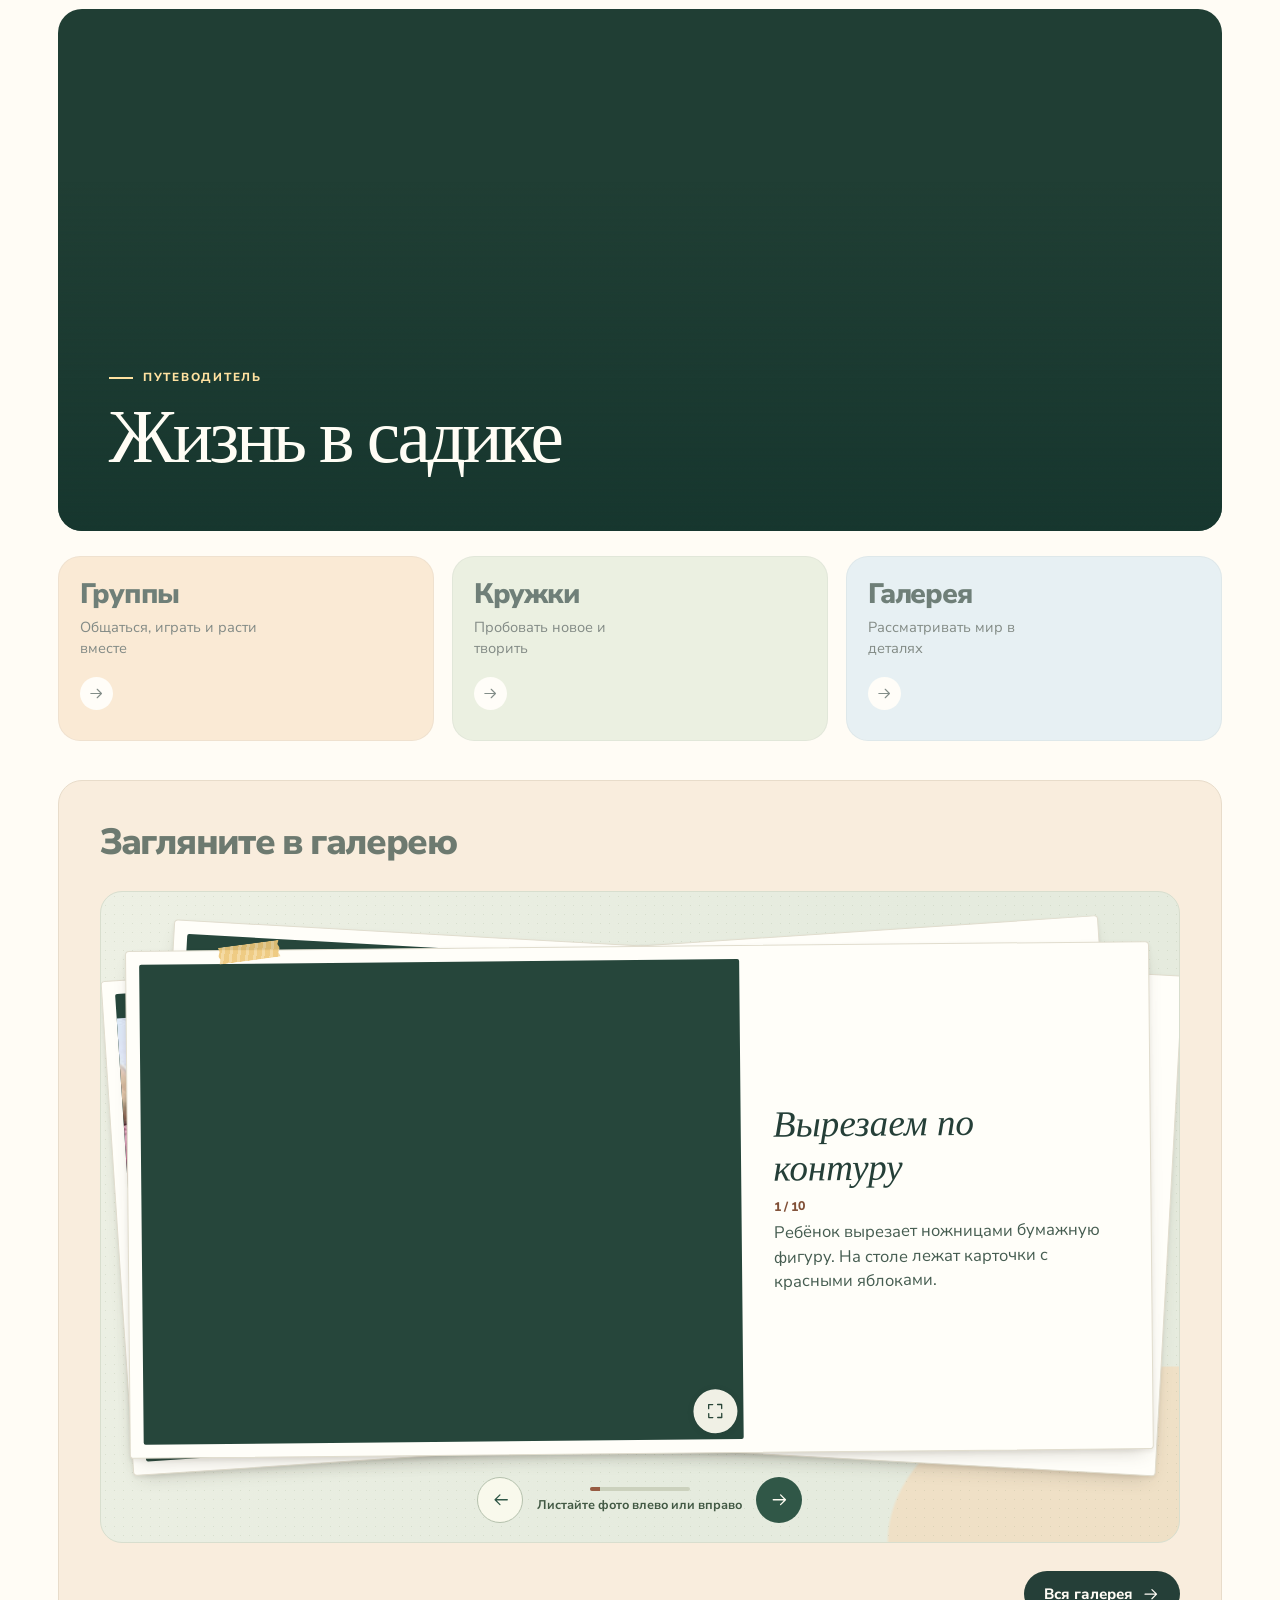
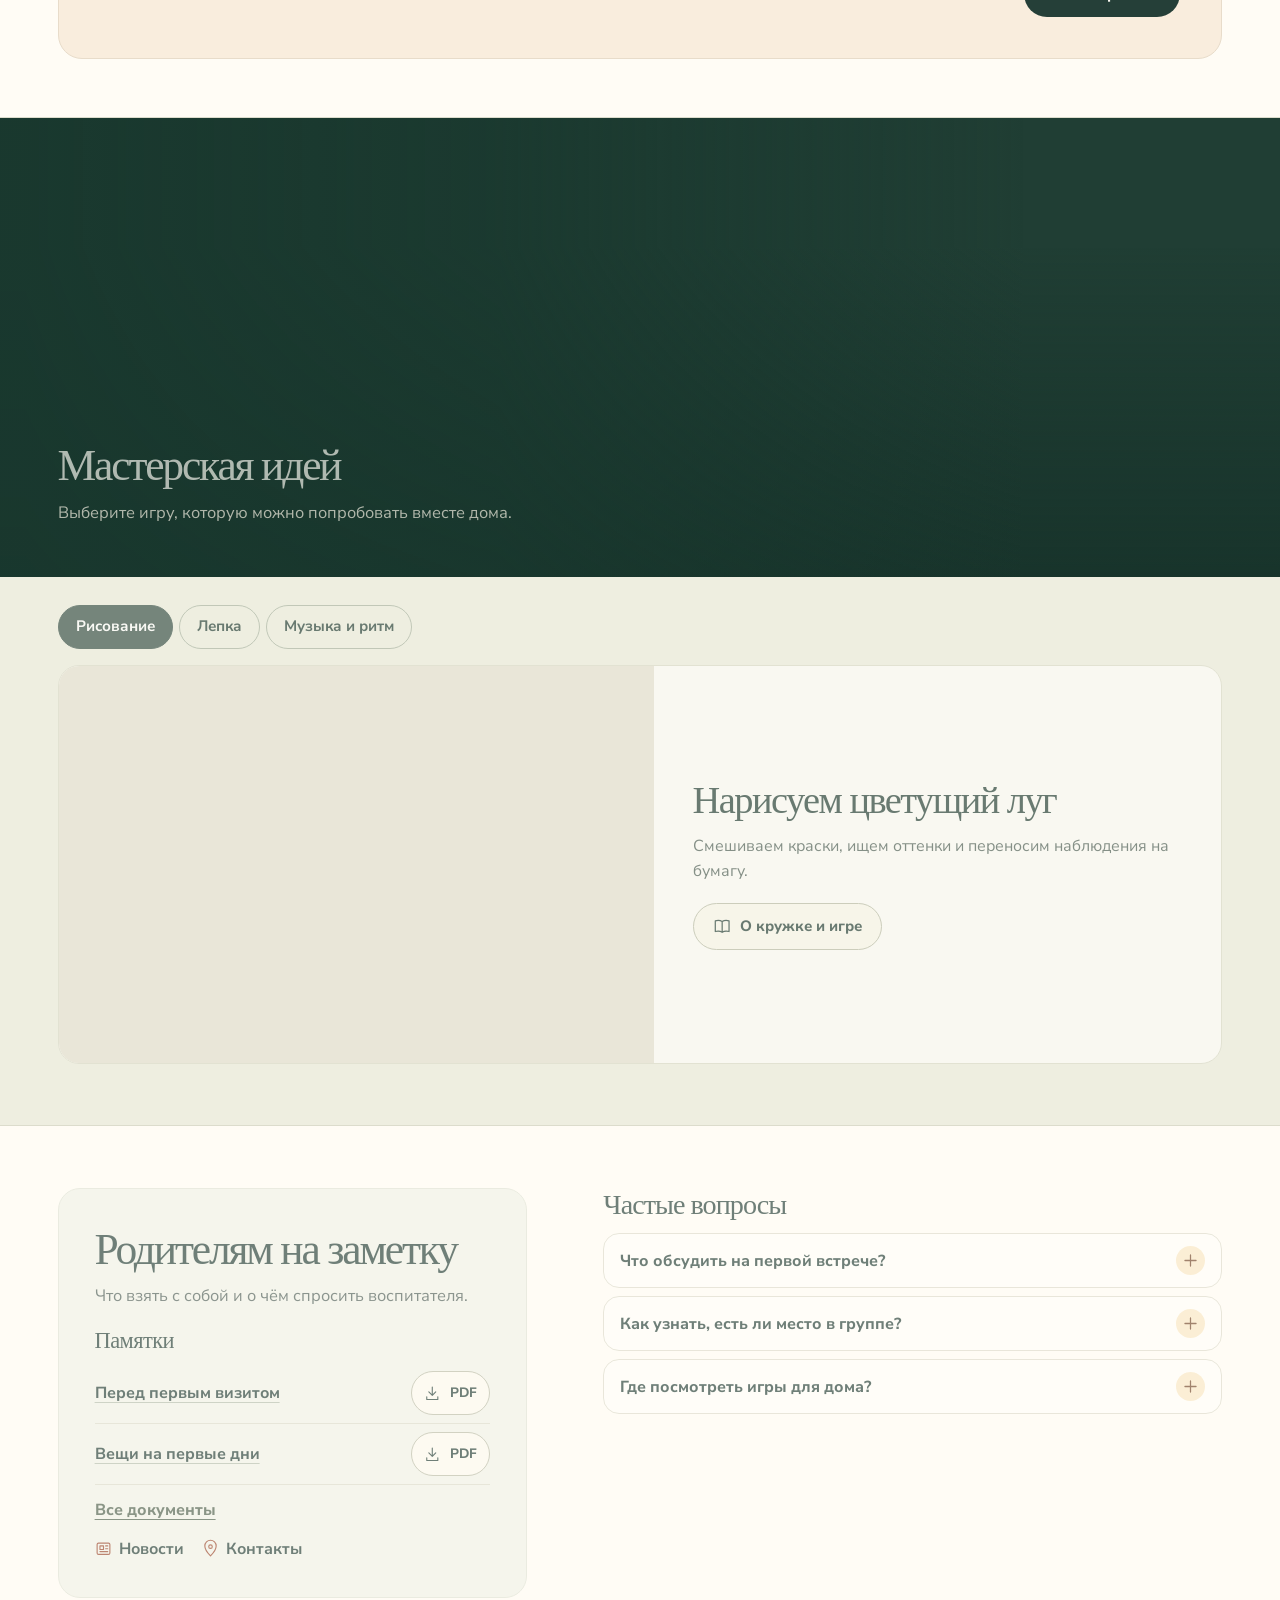
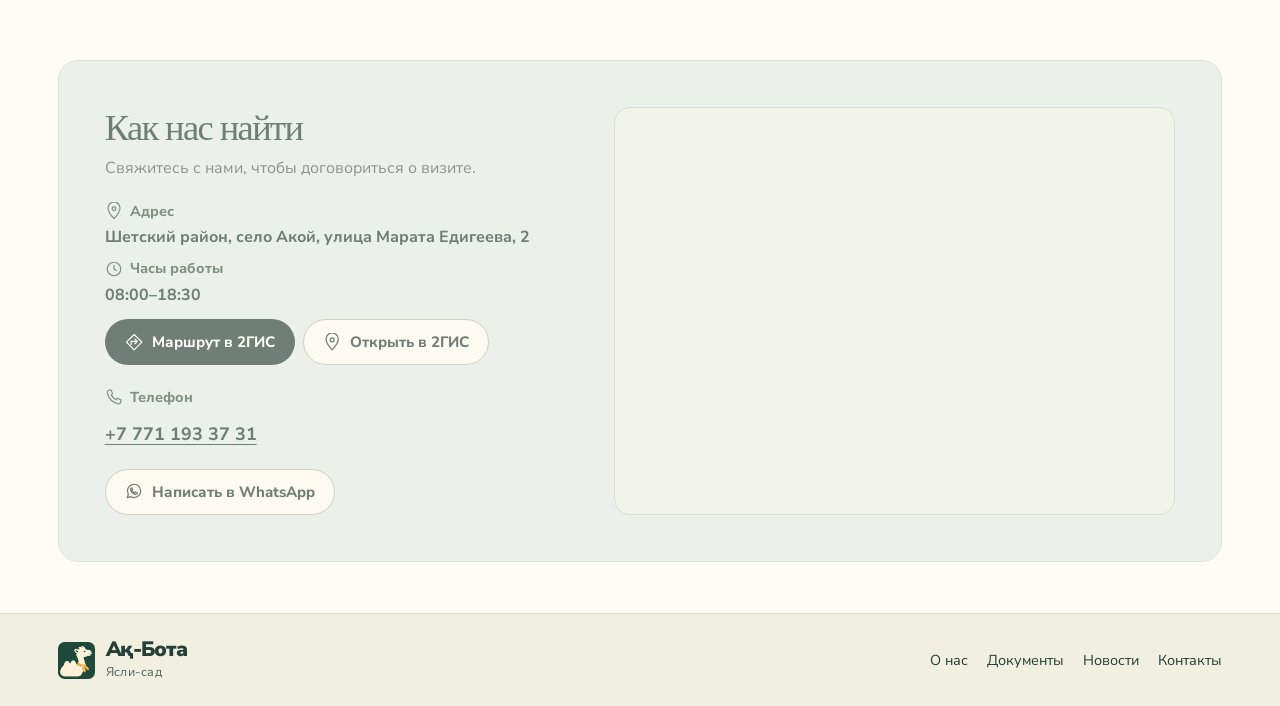
==== commit c7486947: "Organize gallery albums and add link preview" ====
--- a/index.html
+++ b/index.html
@@ -9,6 +9,18 @@
       content="Детский сад «Ақ-Бота». Группы, кружки, материалы и контакты для родителей."
     />
     <meta name="referrer" content="no-referrer" />
+    <meta property="og:type" content="website" />
+    <meta property="og:url" content="https://aq-bota.kz/" />
+    <meta property="og:site_name" content="Ақ-Бота" />
+    <meta property="og:title" content="«Ақ-Бота» · Ақой" />
+    <meta property="og:description" content="Ясли-сад в селе Ақой · Ақой ауылындағы бөбекжай-балабақша" />
+    <meta property="og:locale" content="ru_KZ" />
+    <meta property="og:locale:alternate" content="kk_KZ" />
+    <meta property="og:image" content="https://aq-bota.kz/assets/share/aq-bota-facade.jpg" />
+    <meta property="og:image:type" content="image/jpeg" />
+    <meta property="og:image:width" content="1200" />
+    <meta property="og:image:height" content="630" />
+    <meta property="og:image:alt" content="Фасад яслей-сада «Ақ-Бота» · «Ақ-Бота» балабақшасының ғимараты" />
     <meta
       http-equiv="Content-Security-Policy"
       content="default-src 'self'; img-src 'self' data:; style-src 'self'; script-src 'self'; font-src 'self'; frame-src 'self' https://yandex.kz/map-widget/v1/; object-src 'none'; base-uri 'self'; form-action 'self'"
@@ -16,7 +28,7 @@
     <title>Ақ-Бота · Детский сад</title>
     <link rel="icon" href="assets/brand.svg?v=2" type="image/svg+xml" />
     <link rel="stylesheet" href="assets/site.css?v=4" />
-    <script defer src="assets/site.js?v=4"></script>
+    <script defer src="assets/site.js?v=5"></script>
   </head>
   <body>
     <a class="skip" href="#main" id="skip">К содержанию</a>
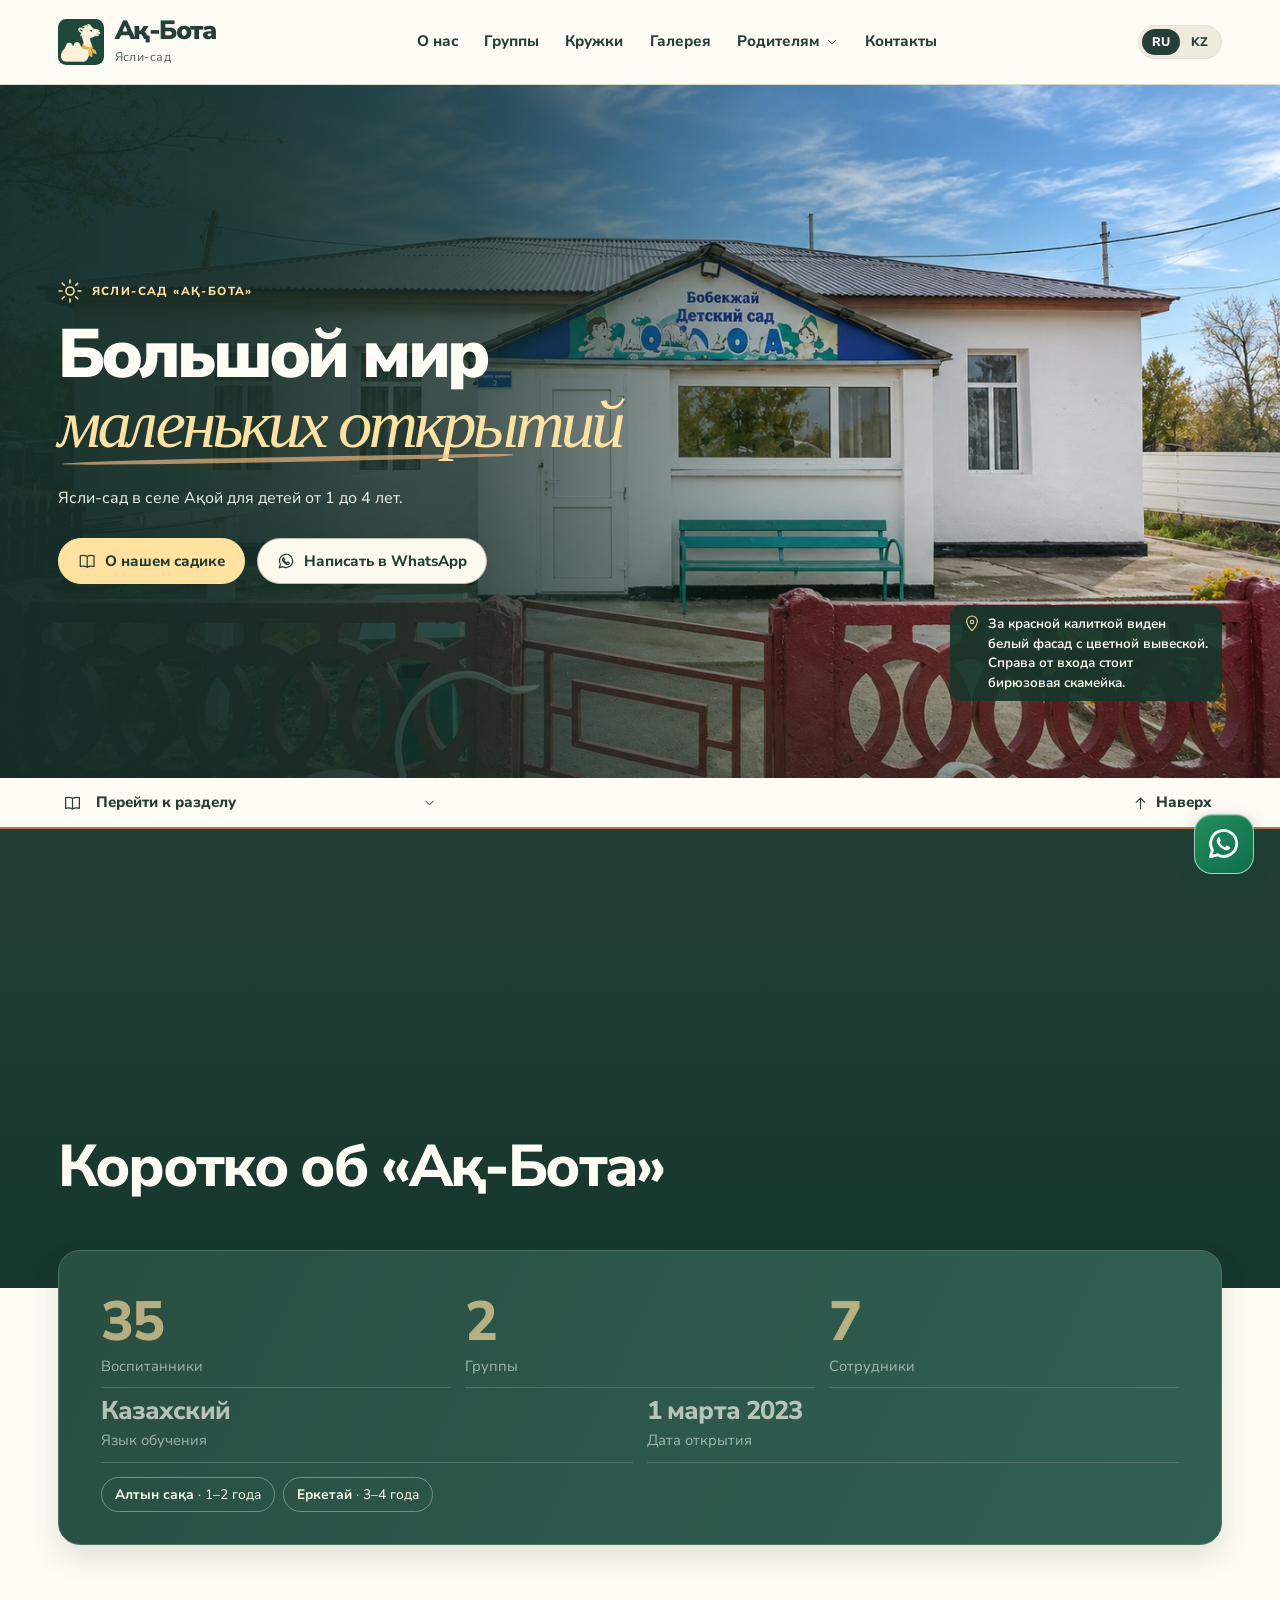
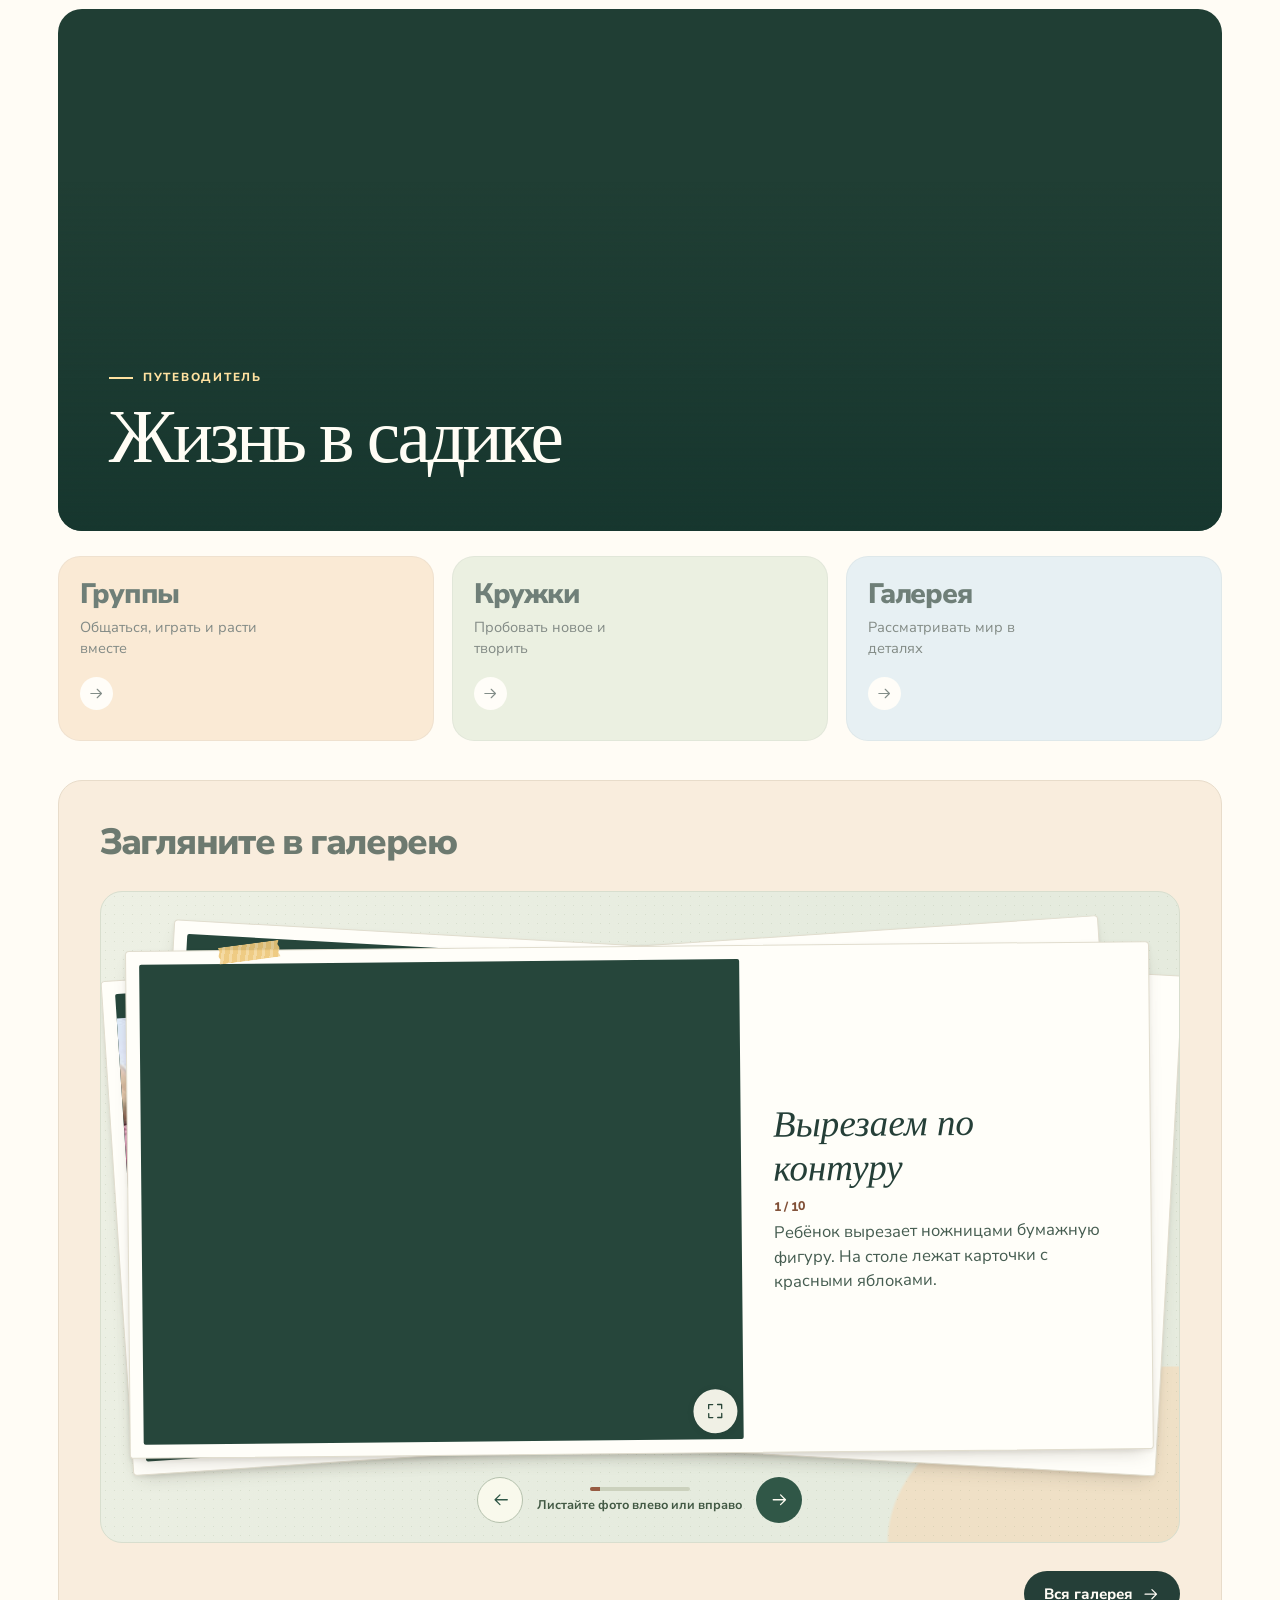
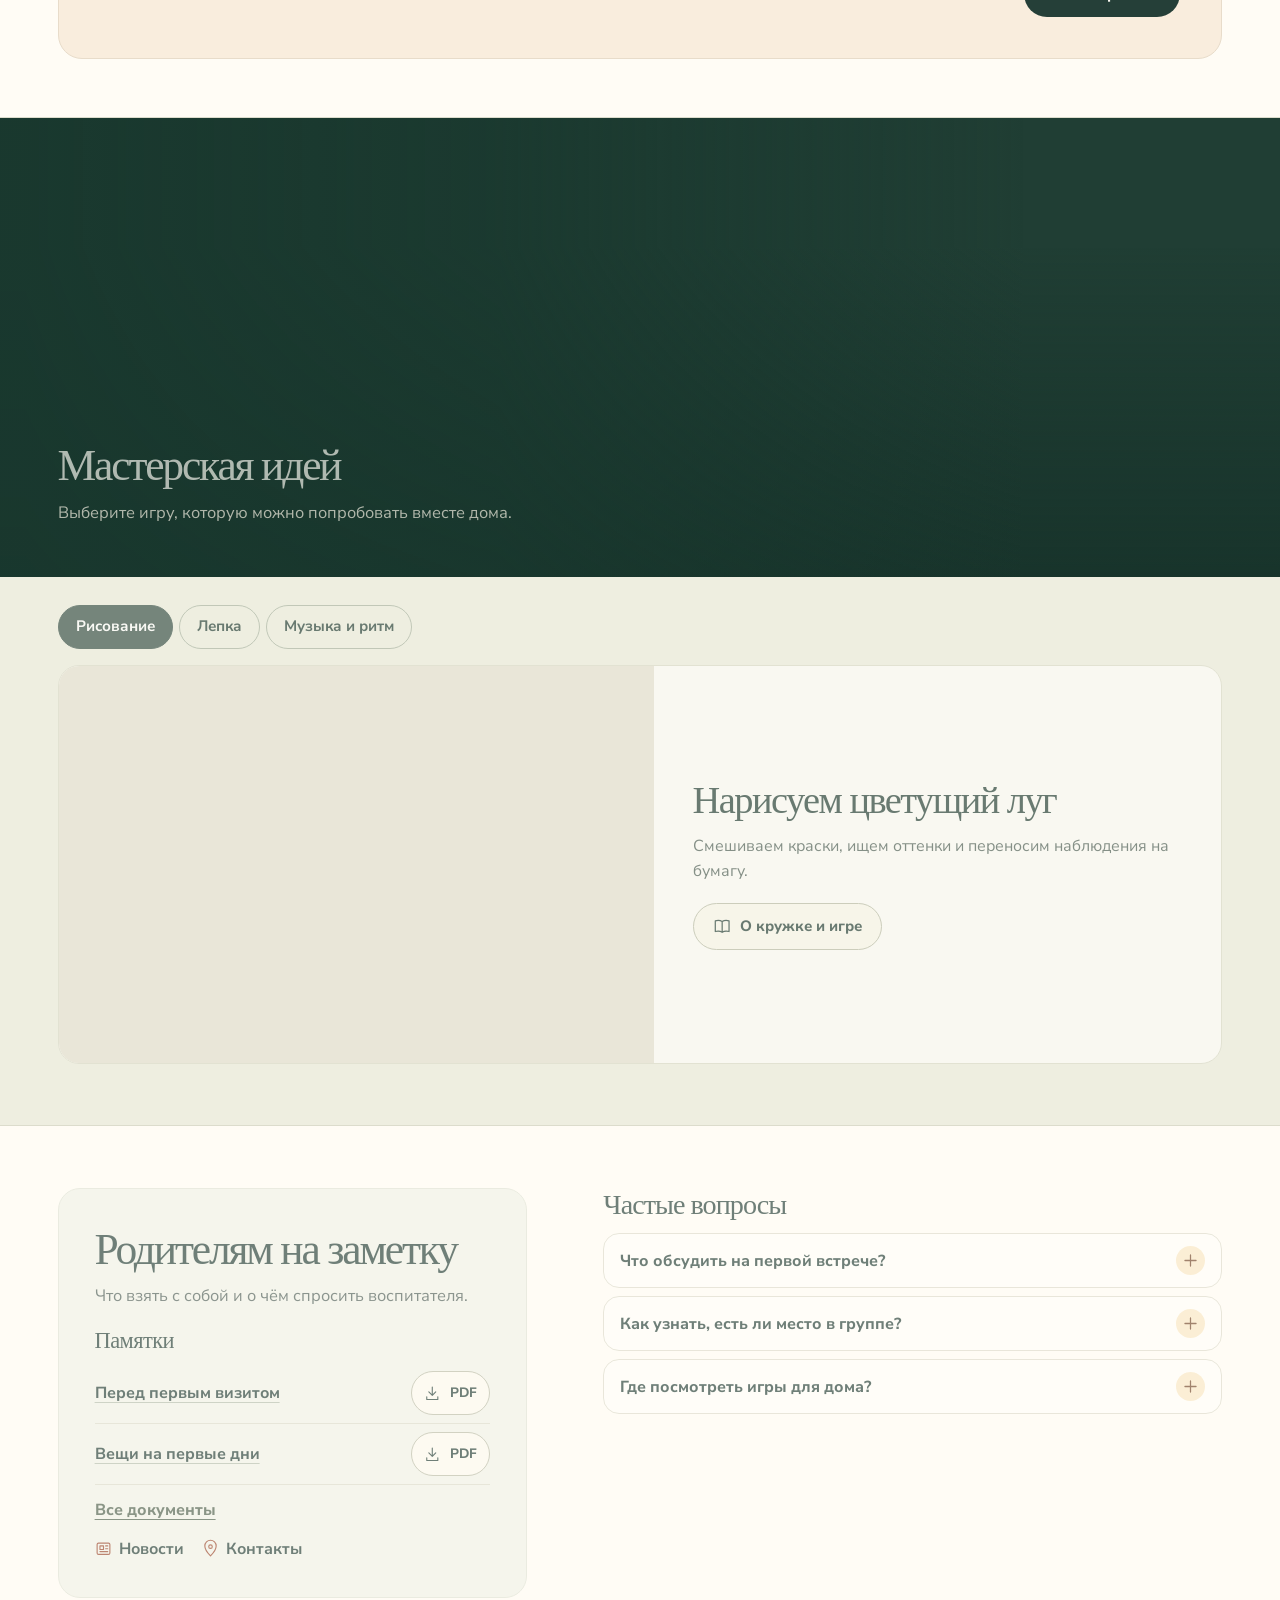
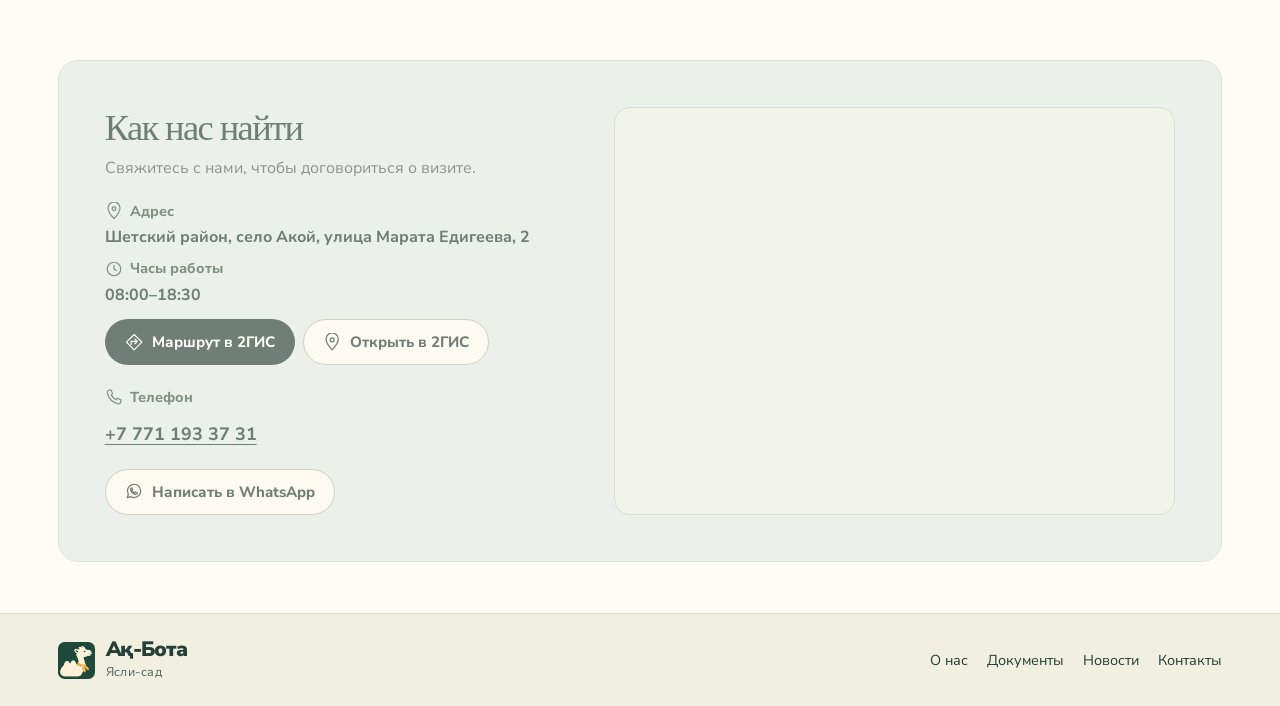
==== commit 1b0eaecb: "Keep mobile album controls clear of chat shortcut" ====
--- a/index.html
+++ b/index.html
@@ -27,7 +27,7 @@
     />
     <title>Ақ-Бота · Детский сад</title>
     <link rel="icon" href="assets/brand.svg?v=2" type="image/svg+xml" />
-    <link rel="stylesheet" href="assets/site.css?v=4" />
+    <link rel="stylesheet" href="assets/site.css?v=5" />
     <script defer src="assets/site.js?v=5"></script>
   </head>
   <body>
--- a/assets/site.css
+++ b/assets/site.css
@@ -3594,6 +3594,10 @@
   body:has(.whatsapp-fab:not([hidden])) #footer {
     padding-bottom: calc(60px + env(safe-area-inset-bottom));
   }
+  body:has(.whatsapp-fab:not([hidden])) #gallery-view .album-controls {
+    padding-right: calc(61px + env(safe-area-inset-right));
+    gap: 8px;
+  }
 }
 @media (prefers-reduced-motion: no-preference) {
   .whatsapp-fab {
